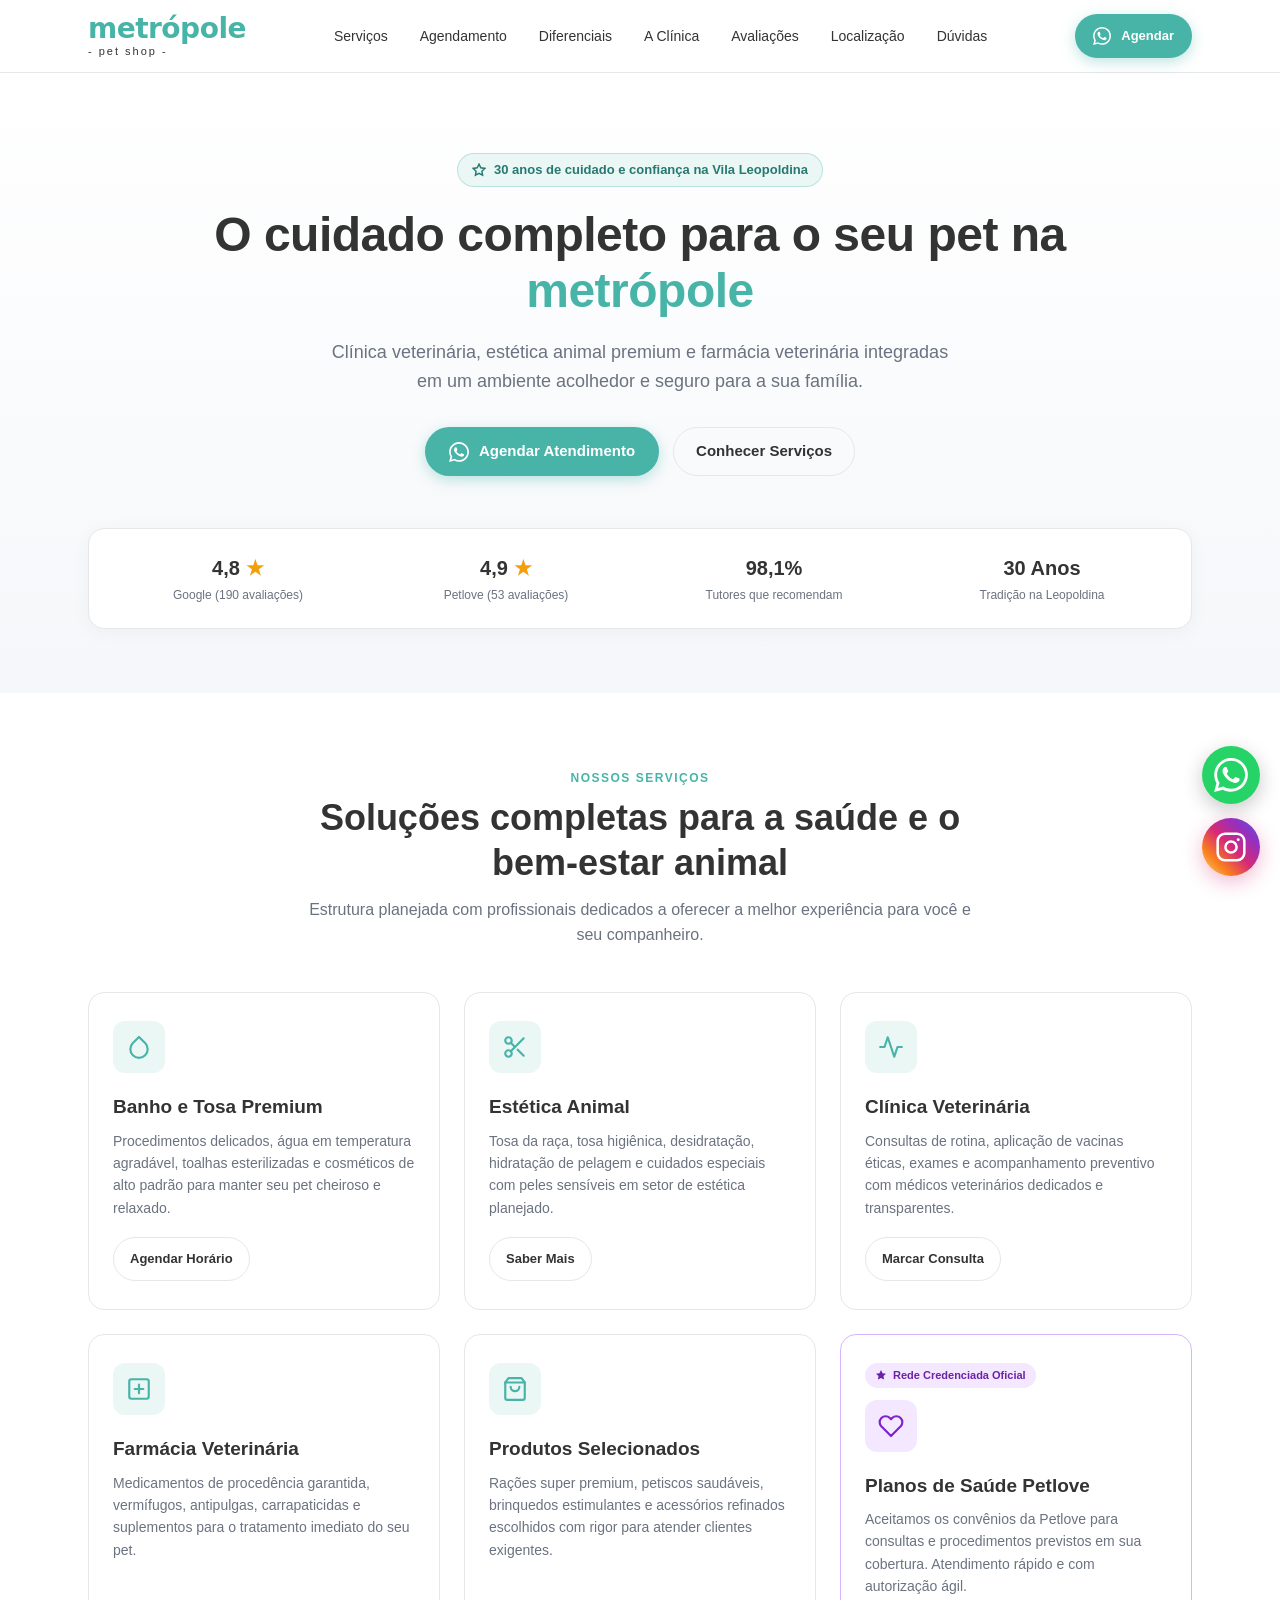
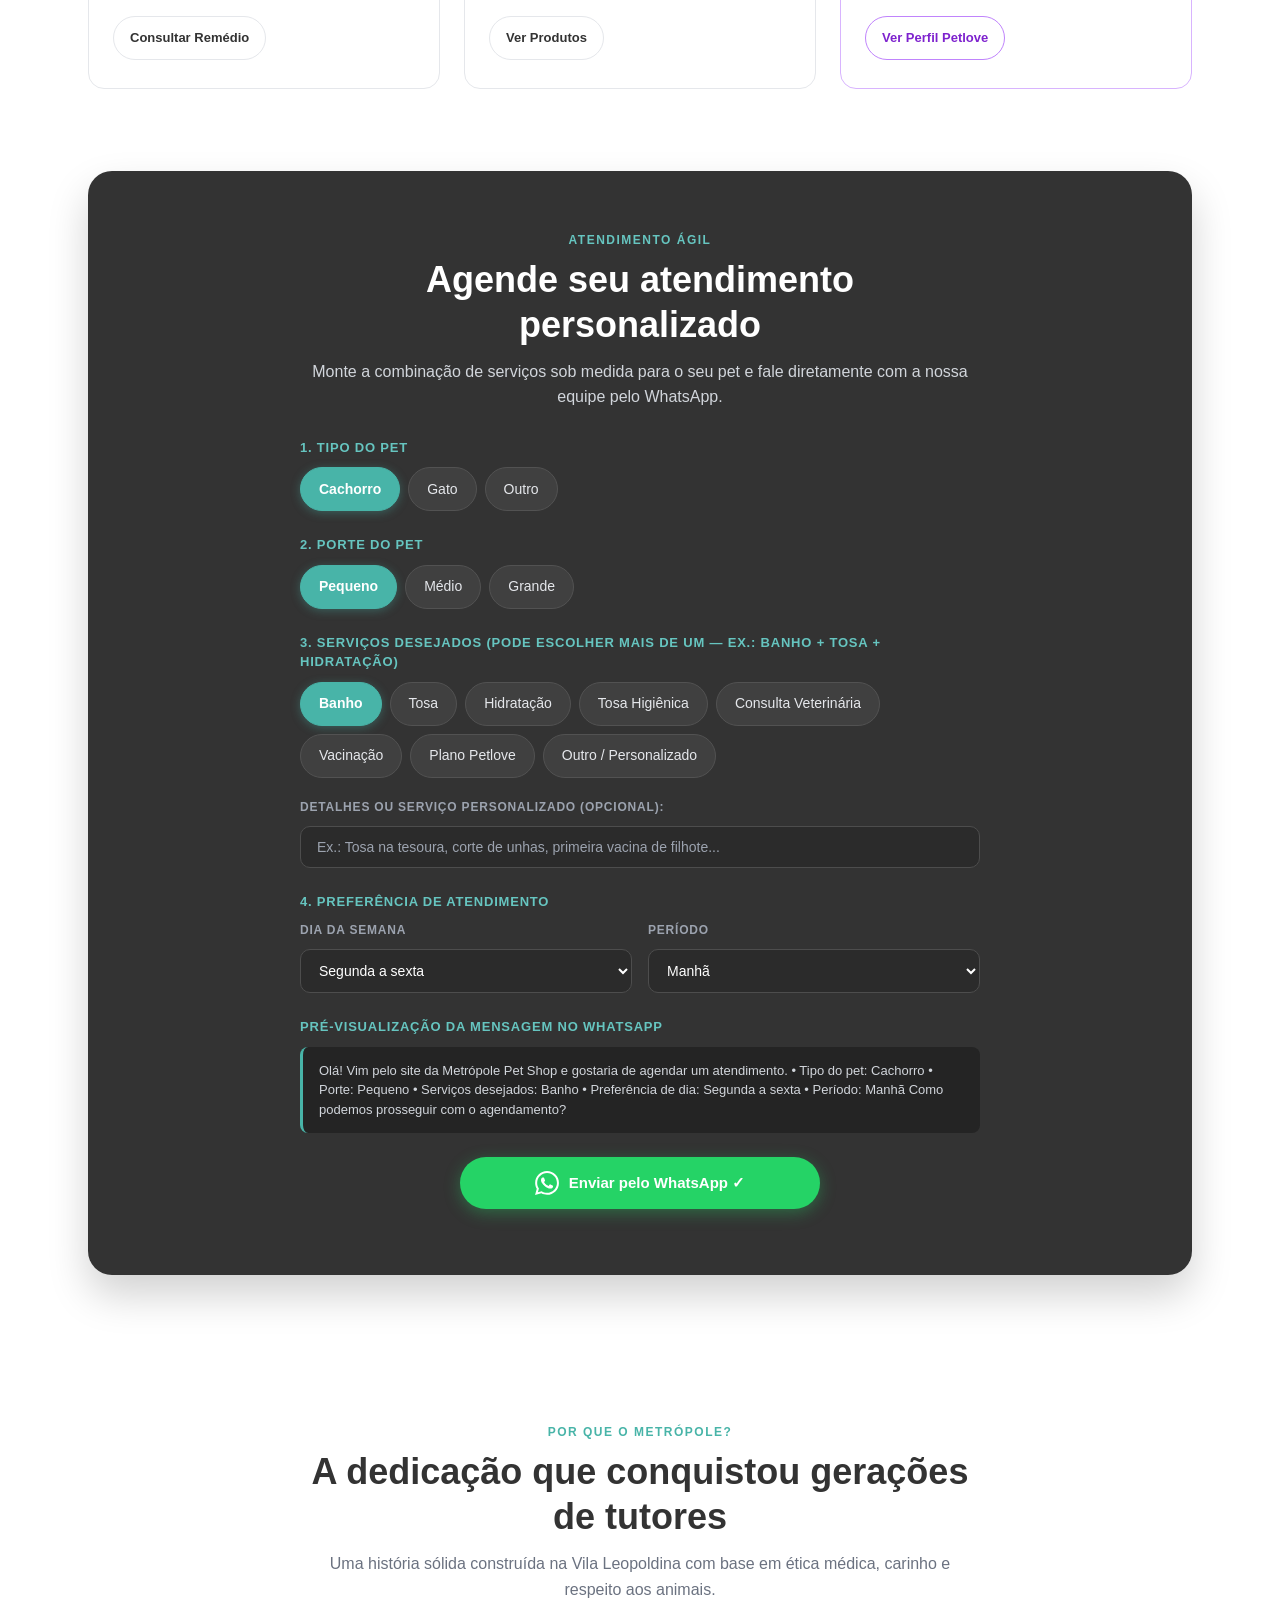
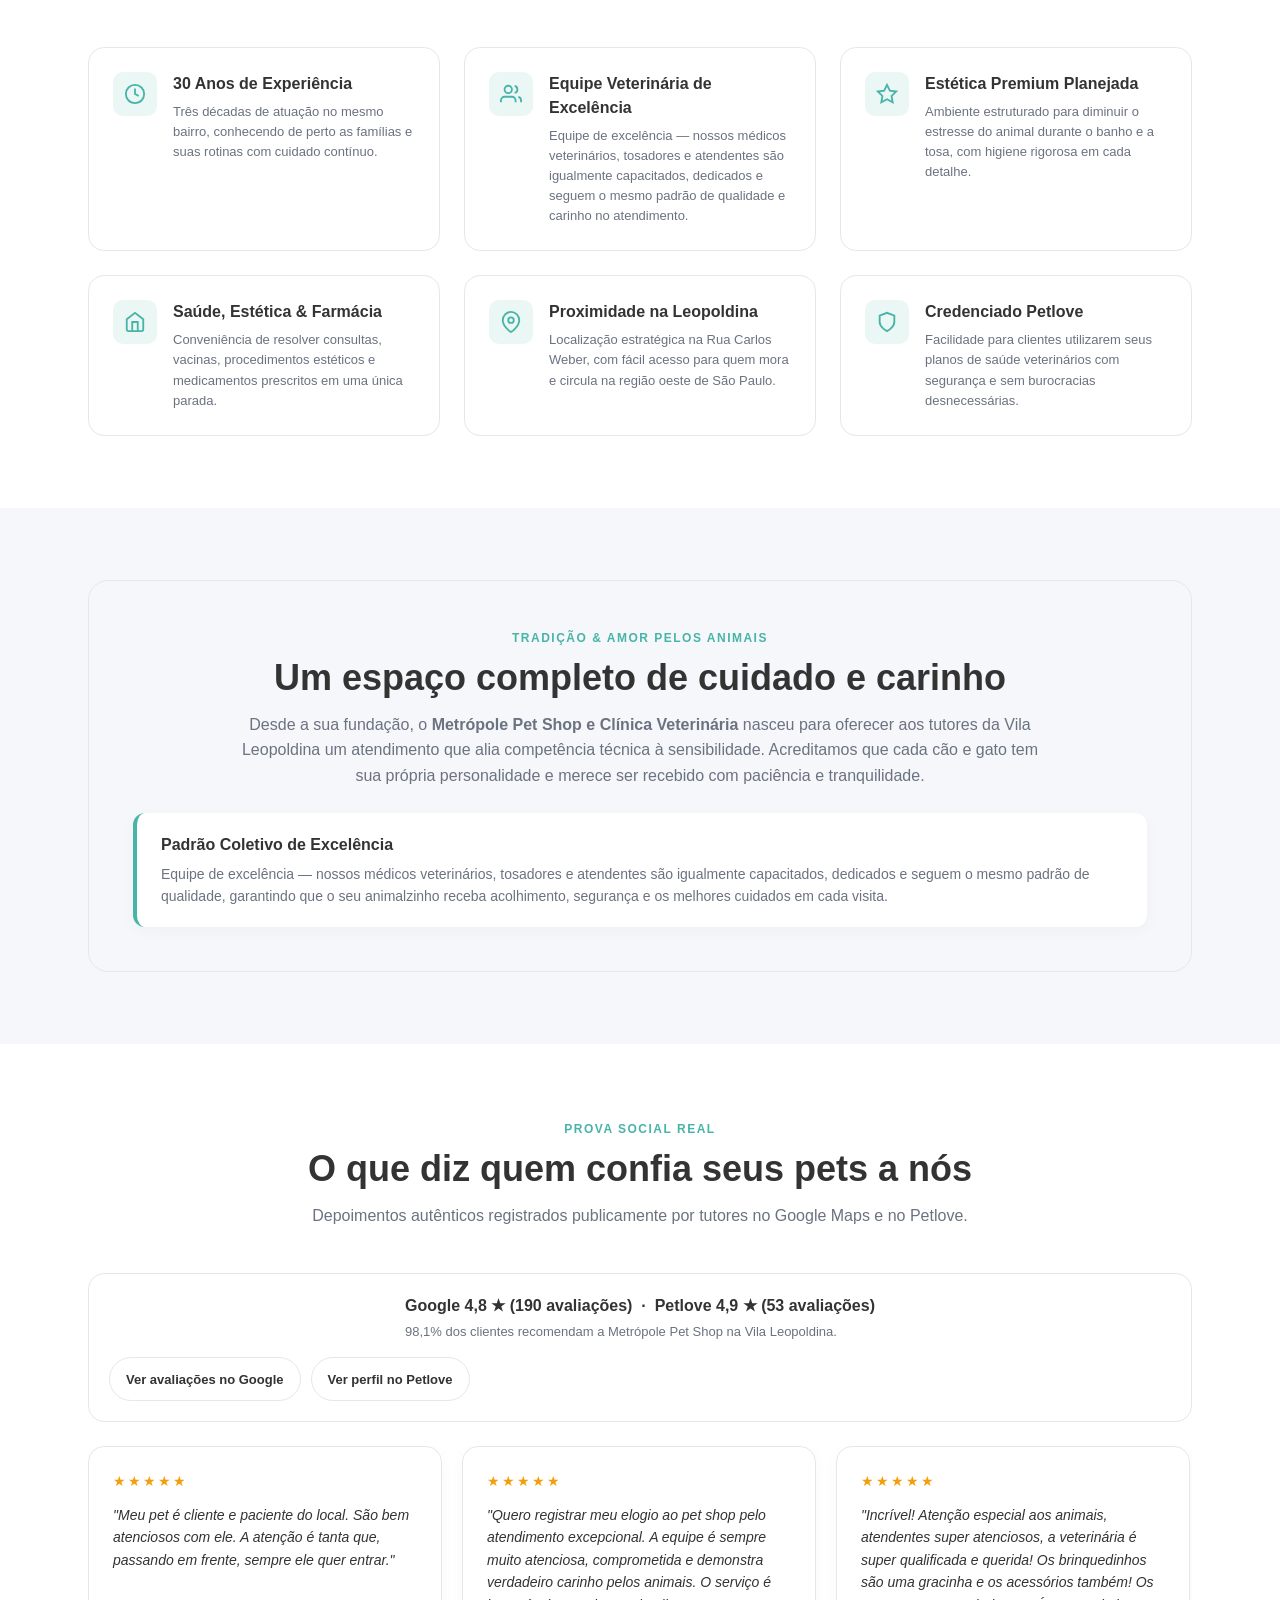
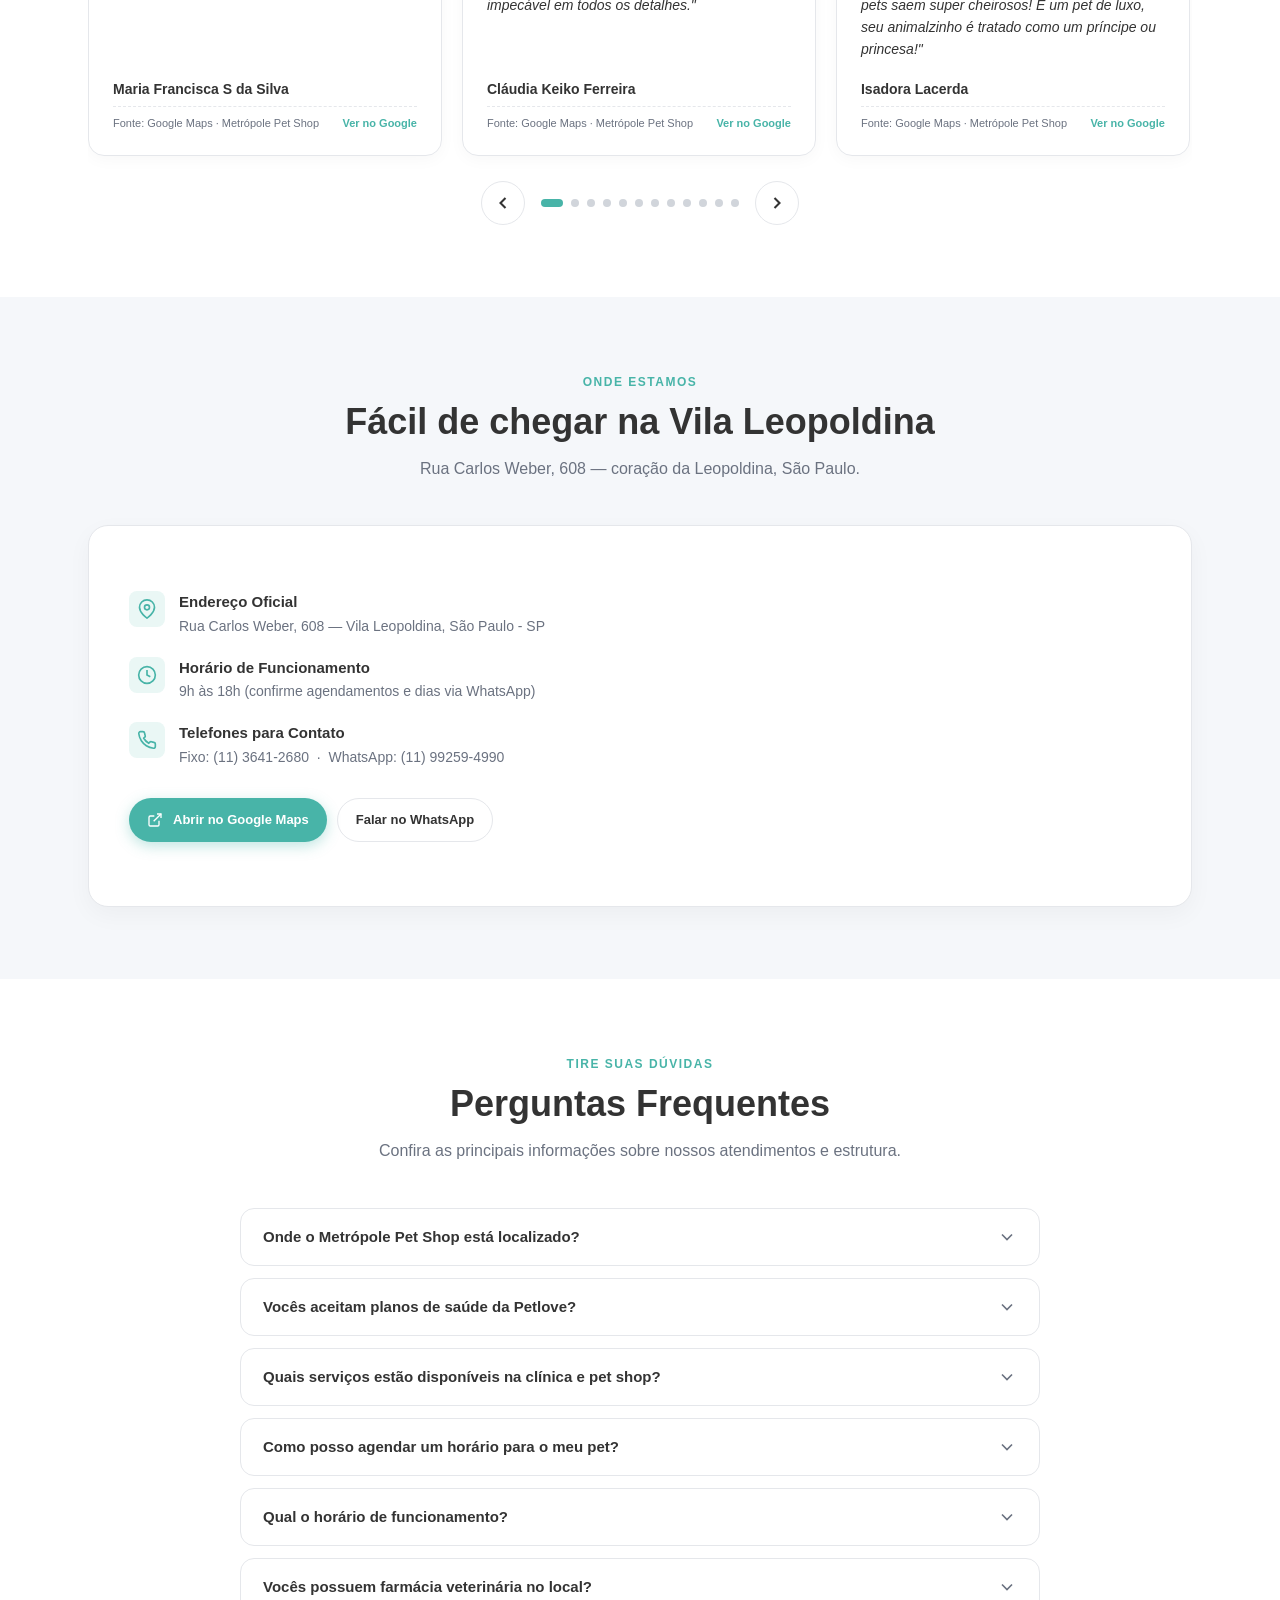
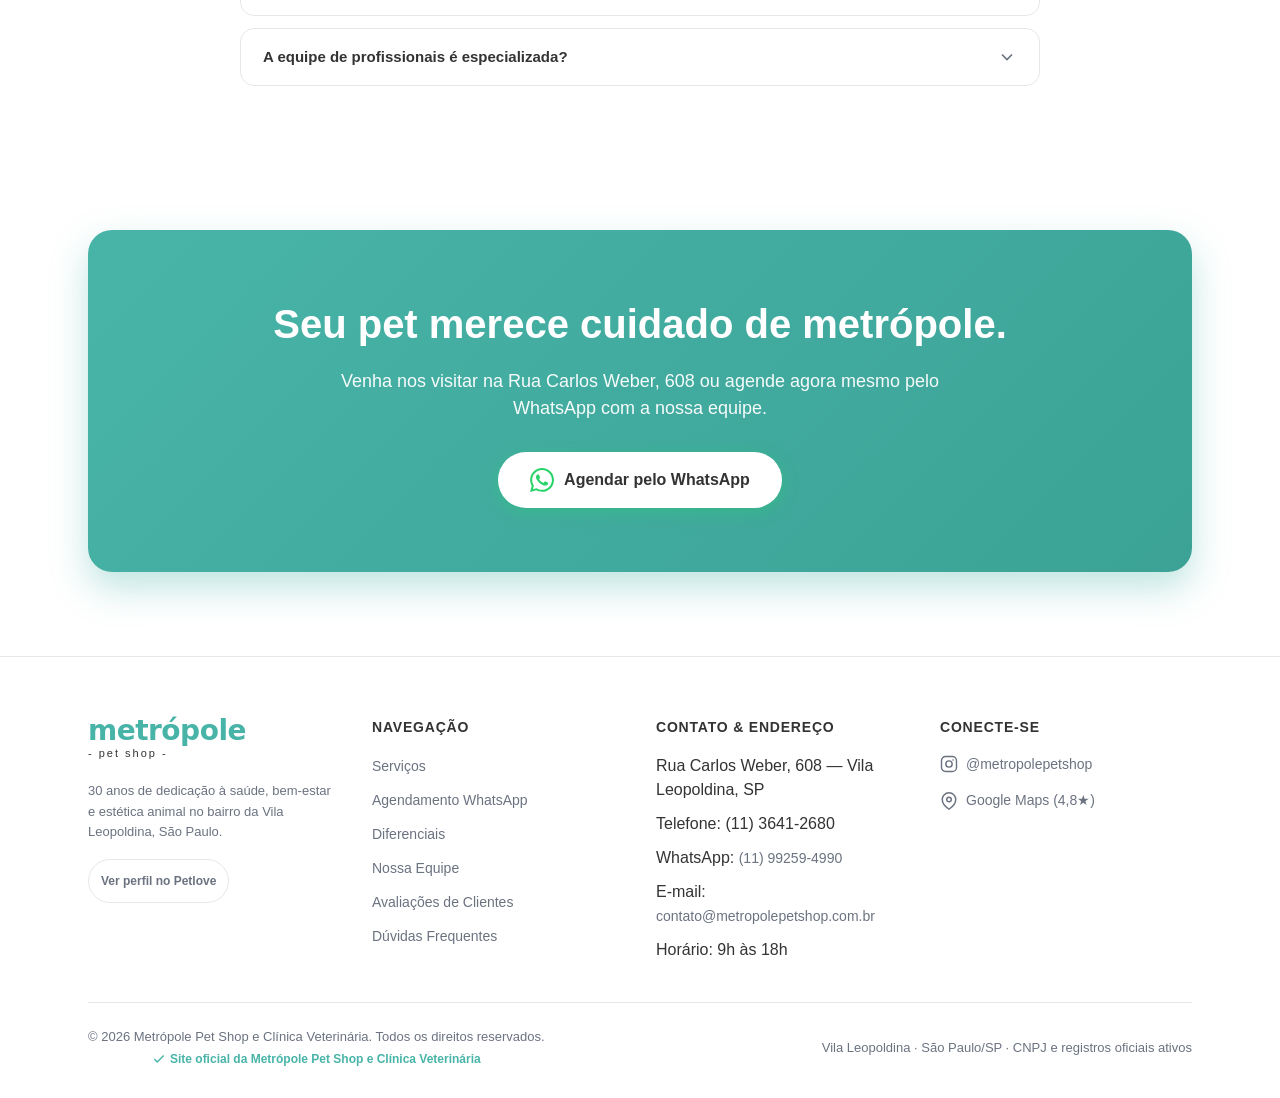
==== index.html @ 73a6fd4f "Versao final: arquivos completos + build simplificado (dispara deploy Vercel)" ====
<!DOCTYPE html>
<html lang="pt-BR" data-theme="light">
<head>
  <meta charset="UTF-8">
  <meta name="viewport" content="width=device-width, initial-scale=1.0">
  <title>Metrópole Pet Shop e Clínica Veterinária</title>
  <meta name="description" content="30 anos de cuidado e confiança na Vila Leopoldina. Banho e tosa premium, clínica veterinária, farmácia e planos Petlove.">
  <link rel="icon" type="image/png" href="favicon.png">
  <meta property="og:type" content="website">
  <meta property="og:title" content="Metrópole Pet Shop e Clínica Veterinária — Banho, Tosa e Cuidado Pet">
  <meta property="og:description" content="30 anos de cuidado e confiança na Vila Leopoldina. Banho e tosa premium, clínica veterinária, farmácia e planos Petlove.">
  <meta property="og:image" content="https://cliente-03-metropole.vercel.app/og-image.jpg">
  <meta property="og:url" content="https://cliente-03-metropole.vercel.app/">
  <meta property="og:locale" content="pt_BR">
  <meta name="twitter:card" content="summary_large_image">
  <script type="application/ld+json">
  {"@context": "https://schema.org", "@type": "PetStore", "name": "Metrópole Pet Shop e Clínica Veterinária", "image": "https://cliente-03-metropole.vercel.app/og-image.jpg", "url": "https://cliente-03-metropole.vercel.app/", "telephone": "+5511992594990", "address": {"@type": "PostalAddress", "streetAddress": "Rua Carlos Weber, 608", "addressLocality": "São Paulo", "addressRegion": "SP", "addressCountry": "BR"}}
  </script>
  <meta name="description" content="30 anos de cuidado e confiança na Vila Leopoldina. Banho e tosa premium, clínica veterinária, farmácia e planos Petlove.">
  
  <!-- Basecoat CSS + Shell CSS -->

  <link rel="stylesheet" href="assets/styles.css">
</head>
<body>

  <!-- 1. HEADER STICKY -->
  <header class="header-nav">
    <div class="mp-container">
      <div class="header-inner">
        <!-- Logo Tipográfico Sem Símbolo -->
        <a href="#inicio" class="brand-logo" aria-label="Metrópole Pet Shop e Clínica Veterinária">
          <span class="logo-main">metrópole</span>
          <span class="logo-sub">- pet shop -</span>
        </a>

        <!-- Menu Desktop -->
        <nav aria-label="Navegação Principal">
          <ul class="nav-links">
            <li><a href="#servicos">Serviços</a></li>
            <li><a href="#agendamento">Agendamento</a></li>
            <li><a href="#diferenciais">Diferenciais</a></li>
            <li><a href="#sobre">A Clínica</a></li>
            <li><a href="#avaliacoes">Avaliações</a></li>
            <li><a href="#localizacao">Localização</a></li>
            <li><a href="#faq">Dúvidas</a></li>
          </ul>
        </nav>

        <div class="header-cta-group">
          <a href="https://wa.me/5511992594990" target="_blank" rel="noopener noreferrer" class="btn-metropole-primary" style="padding: 9px 18px; font-size: 13px;">
            <svg class="icon-inline" width="18" height="18" viewBox="0 0 24 24" fill="currentColor">
              <path d="M.057 24l1.687-6.163c-1.041-1.804-1.588-3.849-1.587-5.946.003-6.556 5.338-11.891 11.893-11.891 3.181.001 6.167 1.24 8.413 3.488 2.245 2.248 3.481 5.236 3.48 8.414-.003 6.557-5.338 11.892-11.893 11.892-1.99-.001-3.951-.5-5.688-1.448l-6.305 1.654zm6.597-3.807c1.676.995 3.276 1.591 5.392 1.592 5.448 0 9.886-4.434 9.889-9.885.002-5.462-4.415-9.89-9.881-9.892-5.452 0-9.887 4.434-9.889 9.884-.001 2.225.651 3.891 1.746 5.634l-.999 3.648 3.742-.981zm11.387-5.464c-.074-.124-.272-.198-.57-.347-.297-.149-1.758-.868-2.031-.967-.272-.099-.47-.149-.669.149-.198.297-.768.967-.941 1.165-.173.198-.347.223-.644.074-.297-.149-1.255-.462-2.39-1.475-.883-.788-1.48-1.761-1.653-2.059-.173-.297-.018-.458.13-.606.134-.133.297-.347.446-.521.151-.172.2-.296.3-.495.099-.198.05-.372-.025-.521-.075-.148-.669-1.611-.916-2.206-.242-.579-.487-.501-.669-.51l-.57-.01c-.198 0-.52.074-.792.372s-1.04 1.016-1.04 2.479 1.065 2.876 1.213 3.074c.149.198 2.095 3.2 5.076 4.487.709.306 1.263.489 1.694.626.712.226 1.36.194 1.872.118.571-.085 1.758-.719 2.006-1.413.248-.695.248-1.29.173-1.414z"/>
            </svg>
            Agendar
          </a>

          <!-- Botão Hamburguer Mobile -->
          <button class="mobile-menu-btn" id="mobileMenuBtn" aria-label="Abrir menu de navegação">
            <span></span>
            <span></span>
            <span></span>
          </button>
        </div>
      </div>

      <!-- Menu gaveta mobile -->
      <div class="mobile-drawer" id="mobileDrawer">
        <a href="#servicos" class="mobile-link">Serviços</a>
        <a href="#agendamento" class="mobile-link">Agendamento WhatsApp</a>
        <a href="#diferenciais" class="mobile-link">Por que o Metrópole</a>
        <a href="#sobre" class="mobile-link">A Clínica e Equipe</a>
        <a href="#avaliacoes" class="mobile-link">Avaliações Google & Petlove</a>
        <a href="#localizacao" class="mobile-link">Onde Estamos</a>
        <a href="#faq" class="mobile-link">Dúvidas Frequentes</a>
      </div>
    </div>
  </header>

  <main id="inicio">
    <!-- 2. HERO SECTION -->
    <section class="hero-section">
      <div class="mp-container">
        <div class="hero-badge">
          <svg width="14" height="14" viewBox="0 0 24 24" fill="none" stroke="currentColor" stroke-width="2.5"><path d="M12 2l3.09 6.26L22 9.27l-5 4.87 1.18 6.88L12 17.77l-6.18 3.25L7 14.14 2 9.27l6.91-1.01L12 2z"/></svg>
          30 anos de cuidado e confiança na Vila Leopoldina
        </div>
        <h1 class="hero-title">O cuidado completo para o seu pet na <span>metrópole</span></h1>
        <p class="hero-sub">Clínica veterinária, estética animal premium e farmácia veterinária integradas em um ambiente acolhedor e seguro para a sua família.</p>
        
        <div class="hero-ctas">
          <a href="https://wa.me/5511992594990" target="_blank" rel="noopener noreferrer" class="btn-metropole-primary">
            <svg class="icon-inline" width="20" height="20" viewBox="0 0 24 24" fill="currentColor">
              <path d="M.057 24l1.687-6.163c-1.041-1.804-1.588-3.849-1.587-5.946.003-6.556 5.338-11.891 11.893-11.891 3.181.001 6.167 1.24 8.413 3.488 2.245 2.248 3.481 5.236 3.48 8.414-.003 6.557-5.338 11.892-11.893 11.892-1.99-.001-3.951-.5-5.688-1.448l-6.305 1.654zm6.597-3.807c1.676.995 3.276 1.591 5.392 1.592 5.448 0 9.886-4.434 9.889-9.885.002-5.462-4.415-9.89-9.881-9.892-5.452 0-9.887 4.434-9.889 9.884-.001 2.225.651 3.891 1.746 5.634l-.999 3.648 3.742-.981zm11.387-5.464c-.074-.124-.272-.198-.57-.347-.297-.149-1.758-.868-2.031-.967-.272-.099-.47-.149-.669.149-.198.297-.768.967-.941 1.165-.173.198-.347.223-.644.074-.297-.149-1.255-.462-2.39-1.475-.883-.788-1.48-1.761-1.653-2.059-.173-.297-.018-.458.13-.606.134-.133.297-.347.446-.521.151-.172.2-.296.3-.495.099-.198.05-.372-.025-.521-.075-.148-.669-1.611-.916-2.206-.242-.579-.487-.501-.669-.51l-.57-.01c-.198 0-.52.074-.792.372s-1.04 1.016-1.04 2.479 1.065 2.876 1.213 3.074c.149.198 2.095 3.2 5.076 4.487.709.306 1.263.489 1.694.626.712.226 1.36.194 1.872.118.571-.085 1.758-.719 2.006-1.413.248-.695.248-1.29.173-1.414z"/>
            </svg>
            Agendar Atendimento
          </a>
          <a href="#servicos" class="btn-metropole-outline">
            Conhecer Serviços
          </a>
        </div>

        <!-- Barra de Confiança Oficial -->
        <div class="trust-bar">
          <div class="trust-item">
            <div class="trust-value">4,8 <span class="trust-star">★</span></div>
            <div class="trust-label">Google (190 avaliações)</div>
          </div>
          <div class="trust-item">
            <div class="trust-value">4,9 <span class="trust-star">★</span></div>
            <div class="trust-label">Petlove (53 avaliações)</div>
          </div>
          <div class="trust-item">
            <div class="trust-value">98,1%</div>
            <div class="trust-label">Tutores que recomendam</div>
          </div>
          <div class="trust-item">
            <div class="trust-value">30 Anos</div>
            <div class="trust-label">Tradição na Leopoldina</div>
          </div>
        </div>
      </div>
    </section>

    <!-- 3. SERVIÇOS -->
    <section id="servicos" class="section-spacing">
      <div class="mp-container">
        <div class="section-header">
          <span class="section-kicker">Nossos Serviços</span>
          <h2 class="section-title">Soluções completas para a saúde e o bem-estar animal</h2>
          <p class="section-desc">Estrutura planejada com profissionais dedicados a oferecer a melhor experiência para você e seu companheiro.</p>
        </div>

        <div class="services-grid">
          <!-- Banho e Tosa -->
          <div class="service-card">
            <div class="service-icon-wrap">
              <svg width="26" height="26" viewBox="0 0 24 24" fill="none" stroke="currentColor" stroke-width="2" stroke-linecap="round" stroke-linejoin="round">
                <path d="M12 2.69l5.66 5.66a8 8 0 1 1-11.31 0z"></path>
              </svg>
            </div>
            <h3 class="service-title">Banho e Tosa Premium</h3>
            <p class="service-text">Procedimentos delicados, água em temperatura agradável, toalhas esterilizadas e cosméticos de alto padrão para manter seu pet cheiroso e relaxado.</p>
            <a href="https://wa.me/5511992594990?text=Ol%C3%A1%2C%20gostaria%20de%20agendar%20Banho%20e%20Tosa%20na%20Metr%C3%B3pole." target="_blank" rel="noopener noreferrer" class="btn-metropole-outline" style="width: fit-content; padding: 8px 16px; font-size: 13px;">Agendar Horário</a>
          </div>

          <!-- Estética Animal -->
          <div class="service-card">
            <div class="service-icon-wrap">
              <svg width="26" height="26" viewBox="0 0 24 24" fill="none" stroke="currentColor" stroke-width="2" stroke-linecap="round" stroke-linejoin="round">
                <circle cx="6" cy="6" r="3"></circle>
                <circle cx="6" cy="18" r="3"></circle>
                <line x1="20" y1="4" x2="8.12" y2="15.88"></line>
                <line x1="14.47" y1="14.48" x2="20" y2="20"></line>
                <line x1="8.12" y1="8.12" x2="12" y2="12"></line>
              </svg>
            </div>
            <h3 class="service-title">Estética Animal</h3>
            <p class="service-text">Tosa da raça, tosa higiênica, desidratação, hidratação de pelagem e cuidados especiais com peles sensíveis em setor de estética planejado.</p>
            <a href="https://wa.me/5511992594990?text=Ol%C3%A1%2C%20gostaria%20de%20saber%20mais%20sobre%20a%20Est%C3%A9tica%20Animal." target="_blank" rel="noopener noreferrer" class="btn-metropole-outline" style="width: fit-content; padding: 8px 16px; font-size: 13px;">Saber Mais</a>
          </div>

          <!-- Clínica Veterinária -->
          <div class="service-card">
            <div class="service-icon-wrap">
              <svg width="26" height="26" viewBox="0 0 24 24" fill="none" stroke="currentColor" stroke-width="2" stroke-linecap="round" stroke-linejoin="round">
                <path d="M22 12h-4l-3 9L9 3l-3 9H2"></path>
              </svg>
            </div>
            <h3 class="service-title">Clínica Veterinária</h3>
            <p class="service-text">Consultas de rotina, aplicação de vacinas éticas, exames e acompanhamento preventivo com médicos veterinários dedicados e transparentes.</p>
            <a href="https://wa.me/5511992594990?text=Ol%C3%A1%2C%20gostaria%20de%20agendar%20uma%20consulta%20veterin%C3%A1ria." target="_blank" rel="noopener noreferrer" class="btn-metropole-outline" style="width: fit-content; padding: 8px 16px; font-size: 13px;">Marcar Consulta</a>
          </div>

          <!-- Farmácia Veterinária -->
          <div class="service-card">
            <div class="service-icon-wrap">
              <svg width="26" height="26" viewBox="0 0 24 24" fill="none" stroke="currentColor" stroke-width="2" stroke-linecap="round" stroke-linejoin="round">
                <rect x="3" y="3" width="18" height="18" rx="2" ry="2"></rect>
                <line x1="12" y1="8" x2="12" y2="16"></line>
                <line x1="8" y1="12" x2="16" y2="12"></line>
              </svg>
            </div>
            <h3 class="service-title">Farmácia Veterinária</h3>
            <p class="service-text">Medicamentos de procedência garantida, vermífugos, antipulgas, carrapaticidas e suplementos para o tratamento imediato do seu pet.</p>
            <a href="https://wa.me/5511992594990?text=Ol%C3%A1%2C%20gostaria%20de%20consultar%20a%20disponibilidade%20de%20um%20medicamento." target="_blank" rel="noopener noreferrer" class="btn-metropole-outline" style="width: fit-content; padding: 8px 16px; font-size: 13px;">Consultar Remédio</a>
          </div>

          <!-- Loja e Boutique -->
          <div class="service-card">
            <div class="service-icon-wrap">
              <svg width="26" height="26" viewBox="0 0 24 24" fill="none" stroke="currentColor" stroke-width="2" stroke-linecap="round" stroke-linejoin="round">
                <path d="M6 2L3 6v14a2 2 0 0 0 2 2h14a2 2 0 0 0 2-2V6l-3-4z"></path>
                <line x1="3" y1="6" x2="21" y2="6"></line>
                <path d="M16 10a4 4 0 0 1-8 0"></path>
              </svg>
            </div>
            <h3 class="service-title">Produtos Selecionados</h3>
            <p class="service-text">Rações super premium, petiscos saudáveis, brinquedos estimulantes e acessórios refinados escolhidos com rigor para atender clientes exigentes.</p>
            <a href="https://wa.me/5511992594990?text=Ol%C3%A1%2C%20gostaria%20de%20saber%20sobre%20ra%C3%A7%C3%B5es%20e%20produtos." target="_blank" rel="noopener noreferrer" class="btn-metropole-outline" style="width: fit-content; padding: 8px 16px; font-size: 13px;">Ver Produtos</a>
          </div>

          <!-- Planos Petlove -->
          <div class="service-card" style="border-color: #D8B4FE;">
            <div class="petlove-badge">
              <svg width="12" height="12" viewBox="0 0 24 24" fill="currentColor"><path d="M12 2l3.09 6.26L22 9.27l-5 4.87 1.18 6.88L12 17.77l-6.18 3.25L7 14.14 2 9.27l6.91-1.01L12 2z"/></svg>
              Rede Credenciada Oficial
            </div>
            <div class="service-icon-wrap" style="background:#F3E8FF; color:#7E22CE;">
              <svg width="26" height="26" viewBox="0 0 24 24" fill="none" stroke="currentColor" stroke-width="2" stroke-linecap="round" stroke-linejoin="round">
                <path d="M20.84 4.61a5.5 5.5 0 0 0-7.78 0L12 5.67l-1.06-1.06a5.5 5.5 0 0 0-7.78 7.78l1.06 1.06L12 21.23l7.78-7.78 1.06-1.06a5.5 5.5 0 0 0 0-7.78z"></path>
              </svg>
            </div>
            <h3 class="service-title">Planos de Saúde Petlove</h3>
            <p class="service-text">Aceitamos os convênios da Petlove para consultas e procedimentos previstos em sua cobertura. Atendimento rápido e com autorização ágil.</p>
            <a href="https://saude.petlove.com.br/rede-credenciada/sp/sao-paulo/metropole-pet-shop" target="_blank" rel="noopener noreferrer" class="btn-metropole-outline" style="width: fit-content; padding: 8px 16px; font-size: 13px; border-color: #C084FC; color: #7E22CE;">Ver Perfil Petlove</a>
          </div>
        </div>
      </div>
    </section>

    <!-- 4. AGENDAMENTO PERSONALIZADO NO WHATSAPP (Seção Escura) -->
    <section id="agendamento" class="section-spacing" style="padding-top: 10px;">
      <div class="mp-container">
        <div class="whatsapp-section">
          <div class="section-header" style="margin-bottom: 28px;">
            <span class="section-kicker" style="color: var(--accent-light);">Atendimento Ágil</span>
            <h2 class="section-title" style="color: #FFFFFF;">Agende seu atendimento personalizado</h2>
            <p class="section-desc" style="color: #D1D5DB;">Monte a combinação de serviços sob medida para o seu pet e fale diretamente com a nossa equipe pelo WhatsApp.</p>
          </div>

          <div class="whatsapp-form-wrapper">
            <!-- Etapa 1: Tipo do Pet -->
            <div class="booking-step">
              <span class="form-group-label">1. Tipo do Pet</span>
              <div class="chips-group" id="petTypeGroup" role="group" aria-label="Tipo do Pet">
                <button type="button" class="service-chip selected" data-value="Cachorro" aria-pressed="true">Cachorro</button>
                <button type="button" class="service-chip" data-value="Gato" aria-pressed="false">Gato</button>
                <button type="button" class="service-chip" data-value="Outro" aria-pressed="false">Outro</button>
              </div>
            </div>

            <!-- Etapa 2: Porte do Pet -->
            <div class="booking-step">
              <span class="form-group-label">2. Porte do Pet</span>
              <div class="chips-group" id="petSizeGroup" role="group" aria-label="Porte do Pet">
                <button type="button" class="service-chip selected" data-value="Pequeno" aria-pressed="true">Pequeno</button>
                <button type="button" class="service-chip" data-value="Médio" aria-pressed="false">Médio</button>
                <button type="button" class="service-chip" data-value="Grande" aria-pressed="false">Grande</button>
              </div>
            </div>

            <!-- Etapa 3: Seleção Múltipla de Serviços e Combinações -->
            <div class="booking-step">
              <span class="form-group-label">3. Serviços desejados (pode escolher mais de um — ex.: banho + tosa + hidratação)</span>
              <div class="chips-group" id="servicesChipGroup" role="group" aria-label="Serviços desejados">
                <button type="button" class="service-chip selected" data-service="Banho" aria-pressed="true">Banho</button>
                <button type="button" class="service-chip" data-service="Tosa" aria-pressed="false">Tosa</button>
                <button type="button" class="service-chip" data-service="Hidratação" aria-pressed="false">Hidratação</button>
                <button type="button" class="service-chip" data-service="Tosa Higiênica" aria-pressed="false">Tosa Higiênica</button>
                <button type="button" class="service-chip" data-service="Consulta Veterinária" aria-pressed="false">Consulta Veterinária</button>
                <button type="button" class="service-chip" data-service="Vacinação" aria-pressed="false">Vacinação</button>
                <button type="button" class="service-chip" data-service="Plano Petlove" aria-pressed="false">Plano Petlove</button>
                <button type="button" class="service-chip" id="otherServiceChip" data-service="Outro/Personalizado" aria-pressed="false">Outro / Personalizado</button>
              </div>

              <!-- Campo livre de texto para Outro / Observações -->
              <div style="margin-top: 12px;">
                <label class="form-group-label" for="customReq" style="font-size: 12px; color: #9CA3AF;">Detalhes ou serviço personalizado (opcional):</label>
                <input type="text" id="customReq" class="custom-input" placeholder="Ex.: Tosa na tesoura, corte de unhas, primeira vacina de filhote...">
              </div>
            </div>

            <!-- Etapa 4: Preferência de Dia e Período -->
            <div class="booking-step">
              <label class="form-group-label">4. Preferência de Atendimento</label>
              <div class="select-grid" style="margin-bottom: 0;">
                <div>
                  <label class="form-group-label" for="petDaySelect" style="font-size: 12px; color: #9CA3AF;">Dia da semana</label>
                  <select id="petDaySelect" class="custom-select">
                    <option value="Segunda a sexta">Segunda a sexta</option>
                    <option value="Sábado">Sábado</option>
                  </select>
                </div>
                <div>
                  <label class="form-group-label" for="petPeriodSelect" style="font-size: 12px; color: #9CA3AF;">Período</label>
                  <select id="petPeriodSelect" class="custom-select">
                    <option value="Manhã">Manhã</option>
                    <option value="Tarde">Tarde</option>
                  </select>
                </div>
              </div>
            </div>

            <label class="form-group-label">Pré-visualização da mensagem no WhatsApp</label>
            <div class="preview-box" id="msgPreview">
              Carregando mensagem...
            </div>

            <div style="text-align: center;">
              <button type="button" id="sendWhatsAppBtn" class="btn-whatsapp-action" style="width: 100%; max-width: 360px;" aria-label="Enviar agendamento pelo WhatsApp">
                <!-- SVG Ícone Oficial Completo do WhatsApp -->
                <svg width="24" height="24" viewBox="0 0 24 24" fill="#FFFFFF">
                  <path d="M.057 24l1.687-6.163c-1.041-1.804-1.588-3.849-1.587-5.946.003-6.556 5.338-11.891 11.893-11.891 3.181.001 6.167 1.24 8.413 3.488 2.245 2.248 3.481 5.236 3.48 8.414-.003 6.557-5.338 11.892-11.893 11.892-1.99-.001-3.951-.5-5.688-1.448l-6.305 1.654zm6.597-3.807c1.676.995 3.276 1.591 5.392 1.592 5.448 0 9.886-4.434 9.889-9.885.002-5.462-4.415-9.89-9.881-9.892-5.452 0-9.887 4.434-9.889 9.884-.001 2.225.651 3.891 1.746 5.634l-.999 3.648 3.742-.981zm11.387-5.464c-.074-.124-.272-.198-.57-.347-.297-.149-1.758-.868-2.031-.967-.272-.099-.47-.149-.669.149-.198.297-.768.967-.941 1.165-.173.198-.347.223-.644.074-.297-.149-1.255-.462-2.39-1.475-.883-.788-1.48-1.761-1.653-2.059-.173-.297-.018-.458.13-.606.134-.133.297-.347.446-.521.151-.172.2-.296.3-.495.099-.198.05-.372-.025-.521-.075-.148-.669-1.611-.916-2.206-.242-.579-.487-.501-.669-.51l-.57-.01c-.198 0-.52.074-.792.372s-1.04 1.016-1.04 2.479 1.065 2.876 1.213 3.074c.149.198 2.095 3.2 5.076 4.487.709.306 1.263.489 1.694.626.712.226 1.36.194 1.872.118.571-.085 1.758-.719 2.006-1.413.248-.695.248-1.29.173-1.414z"/>
                </svg>
                <span id="sendWhatsAppBtnText">Enviar pelo WhatsApp ✓</span>
              </button>
              <div id="bookingHelpText" style="margin-top: 10px; font-size: 13px; color: #D1D5DB; transition: color 0.2s;" aria-live="polite"></div>
            </div>
          </div>
        </div>
      </div>
    </section>

    <!-- 5. DIFERENCIAIS -->
    <section id="diferenciais" class="section-spacing">
      <div class="mp-container">
        <div class="section-header">
          <span class="section-kicker">Por que o Metrópole?</span>
          <h2 class="section-title">A dedicação que conquistou gerações de tutores</h2>
          <p class="section-desc">Uma história sólida construída na Vila Leopoldina com base em ética médica, carinho e respeito aos animais.</p>
        </div>

        <div class="diff-grid">
          <div class="diff-card">
            <div class="diff-icon">
              <svg width="22" height="22" viewBox="0 0 24 24" fill="none" stroke="currentColor" stroke-width="2"><circle cx="12" cy="12" r="10"></circle><polyline points="12 6 12 12 16 14"></polyline></svg>
            </div>
            <div>
              <h3>30 Anos de Experiência</h3>
              <p>Três décadas de atuação no mesmo bairro, conhecendo de perto as famílias e suas rotinas com cuidado contínuo.</p>
            </div>
          </div>

          <div class="diff-card">
            <div class="diff-icon">
              <svg width="22" height="22" viewBox="0 0 24 24" fill="none" stroke="currentColor" stroke-width="2"><path d="M17 21v-2a4 4 0 0 0-4-4H5a4 4 0 0 0-4 4v2"></path><circle cx="9" cy="7" r="4"></circle><path d="M23 21v-2a4 4 0 0 0-3-3.87"></path><path d="M16 3.13a4 4 0 0 1 0 7.75"></path></svg>
            </div>
            <div>
              <h3>Equipe Veterinária de Excelência</h3>
              <p>Equipe de excelência — nossos médicos veterinários, tosadores e atendentes são igualmente capacitados, dedicados e seguem o mesmo padrão de qualidade e carinho no atendimento.</p>
            </div>
          </div>

          <div class="diff-card">
            <div class="diff-icon">
              <svg width="22" height="22" viewBox="0 0 24 24" fill="none" stroke="currentColor" stroke-width="2"><polygon points="12 2 15.09 8.26 22 9.27 17 14.14 18.18 21.02 12 17.77 5.82 21.02 7 14.14 2 9.27 8.91 8.26 12 2"></polygon></svg>
            </div>
            <div>
              <h3>Estética Premium Planejada</h3>
              <p>Ambiente estruturado para diminuir o estresse do animal durante o banho e a tosa, com higiene rigorosa em cada detalhe.</p>
            </div>
          </div>

          <div class="diff-card">
            <div class="diff-icon">
              <svg width="22" height="22" viewBox="0 0 24 24" fill="none" stroke="currentColor" stroke-width="2"><path d="M3 9l9-7 9 7v11a2 2 0 0 1-2 2H5a2 2 0 0 1-2-2z"></path><polyline points="9 22 9 12 15 12 15 22"></polyline></svg>
            </div>
            <div>
              <h3>Saúde, Estética & Farmácia</h3>
              <p>Conveniência de resolver consultas, vacinas, procedimentos estéticos e medicamentos prescritos em uma única parada.</p>
            </div>
          </div>

          <div class="diff-card">
            <div class="diff-icon">
              <svg width="22" height="22" viewBox="0 0 24 24" fill="none" stroke="currentColor" stroke-width="2"><path d="M21 10c0 7-9 13-9 13s-9-6-9-13a9 9 0 0 1 18 0z"></path><circle cx="12" cy="10" r="3"></circle></svg>
            </div>
            <div>
              <h3>Proximidade na Leopoldina</h3>
              <p>Localização estratégica na Rua Carlos Weber, com fácil acesso para quem mora e circula na região oeste de São Paulo.</p>
            </div>
          </div>

          <div class="diff-card">
            <div class="diff-icon">
              <svg width="22" height="22" viewBox="0 0 24 24" fill="none" stroke="currentColor" stroke-width="2"><path d="M12 22s8-4 8-10V5l-8-3-8 3v7c0 6 8 10 8 10z"></path></svg>
            </div>
            <div>
              <h3>Credenciado Petlove</h3>
              <p>Facilidade para clientes utilizarem seus planos de saúde veterinários com segurança e sem burocracias desnecessárias.</p>
            </div>
          </div>
        </div>
      </div>
    </section>

    <!-- 6. SOBRE A CLÍNICA & EQUIPE -->
    <section id="sobre" class="section-spacing" style="background: var(--light-bg);">
      <div class="mp-container">
        <div class="about-card">
          <div style="max-width: 800px; margin: 0 auto; text-align: center;">
            <span class="section-kicker">Tradição & Amor pelos Animais</span>
            <h2 class="section-title">Um espaço completo de cuidado e carinho</h2>
            <p class="section-desc" style="margin-bottom: 24px;">
              Desde a sua fundação, o <strong>Metrópole Pet Shop e Clínica Veterinária</strong> nasceu para oferecer aos tutores da Vila Leopoldina um atendimento que alia competência técnica à sensibilidade. Acreditamos que cada cão e gato tem sua própria personalidade e merece ser recebido com paciência e tranquilidade.
            </p>
          </div>

          <!-- Destaque Equipe Obrigatório -->
          <div class="team-highlight-box">
            <h3 style="font-size: 16px; font-weight: 700; color: var(--dark); margin-bottom: 6px;">Padrão Coletivo de Excelência</h3>
            <p style="font-size: 14px; color: var(--muted-gray); line-height: 1.6;">
              Equipe de excelência — nossos médicos veterinários, tosadores e atendentes são igualmente capacitados, dedicados e seguem o mesmo padrão de qualidade, garantindo que o seu animalzinho receba acolhimento, segurança e os melhores cuidados em cada visita.
            </p>
          </div>
        </div>
      </div>
    </section>

    <!-- 7. AVALIAÇÕES REAIS (14 DEPOIMENTOS GOOGLE) -->
    <section id="avaliacoes" class="section-spacing">
      <div class="mp-container">
        <div class="section-header">
          <span class="section-kicker">Prova Social Real</span>
          <h2 class="section-title">O que diz quem confia seus pets a nós</h2>
          <p class="section-desc">Depoimentos autênticos registrados publicamente por tutores no Google Maps e no Petlove.</p>
        </div>

        <!-- Indicador Geral de Notas e Botões de Fonte -->
        <div style="background: #FFFFFF; border: 1px solid var(--border-soft); border-radius: 16px; padding: 20px; display: flex; flex-direction: column; md:flex-row; align-items: center; justify-content: space-between; gap: 16px; margin-bottom: 24px;">
          <div>
            <div style="font-size: 16px; font-weight: 700; color: var(--dark);">
              Google 4,8 ★ (190 avaliações) &nbsp;·&nbsp; Petlove 4,9 ★ (53 avaliações)
            </div>
            <div style="font-size: 13px; color: var(--muted-gray); margin-top: 4px;">
              98,1% dos clientes recomendam a Metrópole Pet Shop na Vila Leopoldina.
            </div>
          </div>
          <div style="display: flex; flex-wrap: wrap; gap: 10px; width: 100%; md:width: auto; justify-content: flex-start;">
            <a href="https://www.google.com/maps/search/?api=1&query=Metropole+Pet+Shop+e+Clinica+Veterinaria+Rua+Carlos+Weber+608+Vila+Leopoldina+Sao+Paulo" target="_blank" rel="noopener noreferrer" class="btn-metropole-outline" style="font-size: 13px; padding: 8px 16px;">
              Ver avaliações no Google
            </a>
            <a href="https://saude.petlove.com.br/rede-credenciada/sp/sao-paulo/metropole-pet-shop" target="_blank" rel="noopener noreferrer" class="btn-metropole-outline" style="font-size: 13px; padding: 8px 16px;">
              Ver perfil no Petlove
            </a>
          </div>
        </div>

        <!-- Carrossel de Avaliações -->
        <div class="carousel-wrapper" id="reviewsCarousel">
          <div class="carousel-track" id="carouselTrack">
            <!-- Review 1: Maria Francisca S da Silva -->
            <div class="review-card">
              <div class="review-stars">★★★★★</div>
              <p class="review-quote">"Meu pet é cliente e paciente do local. São bem atenciosos com ele. A atenção é tanta que, passando em frente, sempre ele quer entrar."</p>
              <div>
                <div class="review-author">Maria Francisca S da Silva</div>
                <div class="review-source">
                  <span>Fonte: Google Maps · Metrópole Pet Shop</span>
                  <a href="https://www.google.com/maps/search/?api=1&query=Metropole+Pet+Shop+e+Clinica+Veterinaria+Rua+Carlos+Weber+608+Vila+Leopoldina+Sao+Paulo" target="_blank" rel="noopener noreferrer">Ver no Google</a>
                </div>
              </div>
            </div>

            <!-- Review 2: Cláudia Keiko Ferreira -->
            <div class="review-card">
              <div class="review-stars">★★★★★</div>
              <p class="review-quote">"Quero registrar meu elogio ao pet shop pelo atendimento excepcional. A equipe é sempre muito atenciosa, comprometida e demonstra verdadeiro carinho pelos animais. O serviço é impecável em todos os detalhes."</p>
              <div>
                <div class="review-author">Cláudia Keiko Ferreira</div>
                <div class="review-source">
                  <span>Fonte: Google Maps · Metrópole Pet Shop</span>
                  <a href="https://www.google.com/maps/search/?api=1&query=Metropole+Pet+Shop+e+Clinica+Veterinaria+Rua+Carlos+Weber+608+Vila+Leopoldina+Sao+Paulo" target="_blank" rel="noopener noreferrer">Ver no Google</a>
                </div>
              </div>
            </div>

            <!-- Review 3: Isadora Lacerda -->
            <div class="review-card">
              <div class="review-stars">★★★★★</div>
              <p class="review-quote">"Incrível! Atenção especial aos animais, atendentes super atenciosos, a veterinária é super qualificada e querida! Os brinquedinhos são uma gracinha e os acessórios também! Os pets saem super cheirosos! É um pet de luxo, seu animalzinho é tratado como um príncipe ou princesa!"</p>
              <div>
                <div class="review-author">Isadora Lacerda</div>
                <div class="review-source">
                  <span>Fonte: Google Maps · Metrópole Pet Shop</span>
                  <a href="https://www.google.com/maps/search/?api=1&query=Metropole+Pet+Shop+e+Clinica+Veterinaria+Rua+Carlos+Weber+608+Vila+Leopoldina+Sao+Paulo" target="_blank" rel="noopener noreferrer">Ver no Google</a>
                </div>
              </div>
            </div>

            <!-- Review 4: Ricardo PINI -->
            <div class="review-card">
              <div class="review-stars">★★★★★</div>
              <p class="review-quote">"Dentre todos os PetShops da Vila Leopoldina, o Metrópole é um exemplo. Ao longo dos anos, demonstra entender a demanda da região e do público, utilizando cada vez melhor o seu espaço."</p>
              <div>
                <div class="review-author">Ricardo PINI</div>
                <div class="review-source">
                  <span>Fonte: Google Maps · Metrópole Pet Shop</span>
                  <a href="https://www.google.com/maps/search/?api=1&query=Metropole+Pet+Shop+e+Clinica+Veterinaria+Rua+Carlos+Weber+608+Vila+Leopoldina+Sao+Paulo" target="_blank" rel="noopener noreferrer">Ver no Google</a>
                </div>
              </div>
            </div>

            <!-- Review 5: Aline de Barros Silva -->
            <div class="review-card">
              <div class="review-stars">★★★★★</div>
              <p class="review-quote">"Pra mim é o melhor petshop da Vila Leopoldina. O melhor banho, melhor veterinário, melhor atendimento. Minha baby volta sempre linda!"</p>
              <div>
                <div class="review-author">Aline de Barros Silva</div>
                <div class="review-source">
                  <span>Fonte: Google Maps · Metrópole Pet Shop</span>
                  <a href="https://www.google.com/maps/search/?api=1&query=Metropole+Pet+Shop+e+Clinica+Veterinaria+Rua+Carlos+Weber+608+Vila+Leopoldina+Sao+Paulo" target="_blank" rel="noopener noreferrer">Ver no Google</a>
                </div>
              </div>
            </div>

            <!-- Review 6: Viviane Haddad -->
            <div class="review-card">
              <div class="review-stars">★★★★★</div>
              <p class="review-quote">"O melhor Pet Shop que já fui. Minha cachorrinha volta tranquila e feliz. A Dra Cecília é maravilhosa, cuida com tanto amor dos Pets que saio de Pinheiros pra levar a Amora para o banho e consultas."</p>
              <div>
                <div class="review-author">Viviane Haddad</div>
                <div class="review-source">
                  <span>Fonte: Google Maps · Metrópole Pet Shop</span>
                  <a href="https://www.google.com/maps/search/?api=1&query=Metropole+Pet+Shop+e+Clinica+Veterinaria+Rua+Carlos+Weber+608+Vila+Leopoldina+Sao+Paulo" target="_blank" rel="noopener noreferrer">Ver no Google</a>
                </div>
              </div>
            </div>

            <!-- Review 7: Daniel Pinto -->
            <div class="review-card">
              <div class="review-stars">★★★★★</div>
              <p class="review-quote">"Atendimento excelente. Sempre levo a Cleo lá pra banho e tosa e sempre fica perfeita. O carinho no atendimento é muito legal."</p>
              <div>
                <div class="review-author">Daniel Pinto</div>
                <div class="review-source">
                  <span>Fonte: Google Maps · Metrópole Pet Shop</span>
                  <a href="https://www.google.com/maps/search/?api=1&query=Metropole+Pet+Shop+e+Clinica+Veterinaria+Rua+Carlos+Weber+608+Vila+Leopoldina+Sao+Paulo" target="_blank" rel="noopener noreferrer">Ver no Google</a>
                </div>
              </div>
            </div>

            <!-- Review 8: Thalita Sampaio -->
            <div class="review-card">
              <div class="review-stars">★★★★★</div>
              <p class="review-quote">"Tenho uma cachorrinha que tem muito medo de banho e tosa em Petshop. Uma amiga me indicou esse lugar e confiei. Além da Meg voltar super cheirosa e limpinha, senti que ela voltou feliz também. Super indico, todos são cuidadosos e atenciosos."</p>
              <div>
                <div class="review-author">Thalita Sampaio</div>
                <div class="review-source">
                  <span>Fonte: Google Maps · Metrópole Pet Shop</span>
                  <a href="https://www.google.com/maps/search/?api=1&query=Metropole+Pet+Shop+e+Clinica+Veterinaria+Rua+Carlos+Weber+608+Vila+Leopoldina+Sao+Paulo" target="_blank" rel="noopener noreferrer">Ver no Google</a>
                </div>
              </div>
            </div>

            <!-- Review 9: Andrea Moura -->
            <div class="review-card">
              <div class="review-stars">★★★★★</div>
              <p class="review-quote">"Gostaria de expressar minha mais profunda gratidão a toda equipe da Metropole Petshop pelo cuidado, dedicação e profissionalismo com que trataram minha Zoe. O carinho e a atenção da Dra Cecília fizeram toda a diferença."</p>
              <div>
                <div class="review-author">Andrea Moura</div>
                <div class="review-source">
                  <span>Fonte: Google Maps · Metrópole Pet Shop</span>
                  <a href="https://www.google.com/maps/search/?api=1&query=Metropole+Pet+Shop+e+Clinica+Veterinaria+Rua+Carlos+Weber+608+Vila+Leopoldina+Sao+Paulo" target="_blank" rel="noopener noreferrer">Ver no Google</a>
                </div>
              </div>
            </div>

            <!-- Review 10: Fernando Tárraga -->
            <div class="review-card">
              <div class="review-stars">★★★★★</div>
              <p class="review-quote">"Atendimento especial e acolhedor, tanto com o tutor quanto com o Pet, profissionais educados, qualificados e muito experientes! Ambiente cuidadosamente limpo, confortável e bem estruturado!"</p>
              <div>
                <div class="review-author">Fernando Tárraga</div>
                <div class="review-source">
                  <span>Fonte: Google Maps · Metrópole Pet Shop</span>
                  <a href="https://www.google.com/maps/search/?api=1&query=Metropole+Pet+Shop+e+Clinica+Veterinaria+Rua+Carlos+Weber+608+Vila+Leopoldina+Sao+Paulo" target="_blank" rel="noopener noreferrer">Ver no Google</a>
                </div>
              </div>
            </div>

            <!-- Review 11: Daniele Verdú -->
            <div class="review-card">
              <div class="review-stars">★★★★★</div>
              <p class="review-quote">"Atendimento espetacular, preço justo e staff capacitado. Que sorte a minha ter encontrado esse Pet Shop!"</p>
              <div>
                <div class="review-author">Daniele Verdú</div>
                <div class="review-source">
                  <span>Fonte: Google Maps · Metrópole Pet Shop</span>
                  <a href="https://www.google.com/maps/search/?api=1&query=Metropole+Pet+Shop+e+Clinica+Veterinaria+Rua+Carlos+Weber+608+Vila+Leopoldina+Sao+Paulo" target="_blank" rel="noopener noreferrer">Ver no Google</a>
                </div>
              </div>
            </div>

            <!-- Review 12: Paula -->
            <div class="review-card">
              <div class="review-stars">★★★★★</div>
              <p class="review-quote">"Ótimo atendimento. A equipe do pet shop é muito atenciosa. A veterinária, Dra Cecília, é excelente! Além de super competente, é gentil e explica tudo com muita clareza."</p>
              <div>
                <div class="review-author">Paula</div>
                <div class="review-source">
                  <span>Fonte: Google Maps · Metrópole Pet Shop</span>
                  <a href="https://www.google.com/maps/search/?api=1&query=Metropole+Pet+Shop+e+Clinica+Veterinaria+Rua+Carlos+Weber+608+Vila+Leopoldina+Sao+Paulo" target="_blank" rel="noopener noreferrer">Ver no Google</a>
                </div>
              </div>
            </div>

            <!-- Review 13: A.F. Abelleira -->
            <div class="review-card">
              <div class="review-stars">★★★★★</div>
              <p class="review-quote">"Atendem o Tobias há 4 anos sempre com muita responsabilidade e carinho. Cuidam das suas vacinas e medicações. Minha recomendação de Clínica Veterinária e Pet Shop na Vila Leopoldina."</p>
              <div>
                <div class="review-author">A.F. Abelleira</div>
                <div class="review-source">
                  <span>Fonte: Google Maps · Metrópole Pet Shop</span>
                  <a href="https://www.google.com/maps/search/?api=1&query=Metropole+Pet+Shop+e+Clinica+Veterinaria+Rua+Carlos+Weber+608+Vila+Leopoldina+Sao+Paulo" target="_blank" rel="noopener noreferrer">Ver no Google</a>
                </div>
              </div>
            </div>

            <!-- Review 14: Gisele M. Quirino -->
            <div class="review-card">
              <div class="review-stars">★★★★★</div>
              <p class="review-quote">"O atendimento é maravilhoso tanto com a gente quanto com nossos bichinhos, e a agilidade em solucionar qualquer insatisfação do cliente foi uma das coisas que mais me surpreenderam. Não vou em outro lugar e meu pet nem aceitaria."</p>
              <div>
                <div class="review-author">Gisele M. Quirino</div>
                <div class="review-source">
                  <span>Fonte: Google Maps · Metrópole Pet Shop</span>
                  <a href="https://www.google.com/maps/search/?api=1&query=Metropole+Pet+Shop+e+Clinica+Veterinaria+Rua+Carlos+Weber+608+Vila+Leopoldina+Sao+Paulo" target="_blank" rel="noopener noreferrer">Ver no Google</a>
                </div>
              </div>
            </div>
          </div>

          <!-- Controles do Carrossel -->
          <div class="carousel-nav-controls">
            <button class="carousel-arrow" id="prevReviewBtn" aria-label="Avaliação anterior">
              <svg width="20" height="20" viewBox="0 0 24 24" fill="none" stroke="currentColor" stroke-width="2.5"><polyline points="15 18 9 12 15 6"></polyline></svg>
            </button>
            <div class="carousel-dots" id="carouselDots"></div>
            <button class="carousel-arrow" id="nextReviewBtn" aria-label="Próxima avaliação">
              <svg width="20" height="20" viewBox="0 0 24 24" fill="none" stroke="currentColor" stroke-width="2.5"><polyline points="9 18 15 12 9 6"></polyline></svg>
            </button>
          </div>
        </div>
      </div>
    </section>

    <!-- 8. LOCALIZAÇÃO E MAPA REAL EMBUTIDO -->
    <section id="localizacao" class="section-spacing" style="background: var(--light-bg);">
      <div class="mp-container">
        <div class="section-header">
          <span class="section-kicker">Onde Estamos</span>
          <h2 class="section-title">Fácil de chegar na Vila Leopoldina</h2>
          <p class="section-desc">Rua Carlos Weber, 608 — coração da Leopoldina, São Paulo.</p>
        </div>

        <div class="map-container">
          <div class="location-details">
            <div class="location-item">
              <div class="location-item-icon">
                <svg width="20" height="20" viewBox="0 0 24 24" fill="none" stroke="currentColor" stroke-width="2"><path d="M21 10c0 7-9 13-9 13s-9-6-9-13a9 9 0 0 1 18 0z"></path><circle cx="12" cy="10" r="3"></circle></svg>
              </div>
              <div>
                <strong style="color: var(--dark); font-size: 15px; display: block;">Endereço Oficial</strong>
                <p style="color: var(--muted-gray); font-size: 14px; margin-top: 2px;">Rua Carlos Weber, 608 — Vila Leopoldina, São Paulo - SP</p>
              </div>
            </div>

            <div class="location-item">
              <div class="location-item-icon">
                <svg width="20" height="20" viewBox="0 0 24 24" fill="none" stroke="currentColor" stroke-width="2"><circle cx="12" cy="12" r="10"></circle><polyline points="12 6 12 12 16 14"></polyline></svg>
              </div>
              <div>
                <strong style="color: var(--dark); font-size: 15px; display: block;">Horário de Funcionamento</strong>
                <p style="color: var(--muted-gray); font-size: 14px; margin-top: 2px;">9h às 18h (confirme agendamentos e dias via WhatsApp)</p>
              </div>
            </div>

            <div class="location-item">
              <div class="location-item-icon">
                <svg width="20" height="20" viewBox="0 0 24 24" fill="none" stroke="currentColor" stroke-width="2"><path d="M22 16.92v3a2 2 0 0 1-2.18 2 19.79 19.79 0 0 1-8.63-3.07 19.5 19.5 0 0 1-6-6 19.79 19.79 0 0 1-3.07-8.67A2 2 0 0 1 4.11 2h3a2 2 0 0 1 2 1.72 12.84 12.84 0 0 0 .7 2.81 2 2 0 0 1-.45 2.11L8.09 9.91a16 16 0 0 0 6 6l1.27-1.27a2 2 0 0 1 2.11-.45 12.84 12.84 0 0 0 2.81.7A2 2 0 0 1 22 16.92z"></path></svg>
              </div>
              <div>
                <strong style="color: var(--dark); font-size: 15px; display: block;">Telefones para Contato</strong>
                <p style="color: var(--muted-gray); font-size: 14px; margin-top: 2px;">Fixo: (11) 3641-2680 &nbsp;·&nbsp; WhatsApp: (11) 99259-4990</p>
              </div>
            </div>

            <div style="display: flex; flex-wrap: wrap; gap: 10px; margin-top: 10px;">
              <a href="https://www.google.com/maps/search/?api=1&query=Metropole+Pet+Shop+e+Clinica+Veterinaria+Rua+Carlos+Weber+608+Vila+Leopoldina+Sao+Paulo" target="_blank" rel="noopener noreferrer" class="btn-metropole-primary" style="font-size: 13px; padding: 10px 18px;">
                <svg class="icon-inline" width="16" height="16" viewBox="0 0 24 24" fill="none" stroke="currentColor" stroke-width="2"><path d="M18 13v6a2 2 0 0 1-2 2H5a2 2 0 0 1-2-2V8a2 2 0 0 1 2-2h6"></path><polyline points="15 3 21 3 21 9"></polyline><line x1="10" y1="14" x2="21" y2="3"></line></svg>
                Abrir no Google Maps
              </a>
              <a href="https://wa.me/5511992594990" target="_blank" rel="noopener noreferrer" class="btn-metropole-outline" style="font-size: 13px; padding: 10px 18px;">
                Falar no WhatsApp
              </a>
            </div>
          </div>

          <!-- Iframe do mapa oficial com endereço verificado -->
          <div class="map-iframe-wrap">
            <iframe 
              src="https://www.google.com/maps?q=Rua%20Carlos%20Weber%20608%2C%20Vila%20Leopoldina%2C%20S%C3%A3o%20Paulo%2FSP&output=embed" 
              title="Localização da Metrópole Pet Shop no Google Maps"
              loading="lazy"
              referrerpolicy="no-referrer-when-downgrade"
              allowfullscreen>
            </iframe>
          </div>
        </div>
      </div>
    </section>

    <!-- 9. FAQ -->
    <section id="faq" class="section-spacing">
      <div class="mp-container">
        <div class="section-header">
          <span class="section-kicker">Tire suas Dúvidas</span>
          <h2 class="section-title">Perguntas Frequentes</h2>
          <p class="section-desc">Confira as principais informações sobre nossos atendimentos e estrutura.</p>
        </div>

        <div class="faq-list">
          <div class="faq-item">
            <button class="faq-question">
              <span>Onde o Metrópole Pet Shop está localizado?</span>
              <svg class="faq-chevron" width="20" height="20" viewBox="0 0 24 24" fill="none" stroke="currentColor" stroke-width="2"><polyline points="6 9 12 15 18 9"></polyline></svg>
            </button>
            <div class="faq-answer">
              Estamos localizados na Rua Carlos Weber, 608 — Vila Leopoldina, São Paulo/SP. Um ponto tradicional, seguro e com fácil acesso para tutores de toda a região oeste.
            </div>
          </div>

          <div class="faq-item">
            <button class="faq-question">
              <span>Vocês aceitam planos de saúde da Petlove?</span>
              <svg class="faq-chevron" width="20" height="20" viewBox="0 0 24 24" fill="none" stroke="currentColor" stroke-width="2"><polyline points="6 9 12 15 18 9"></polyline></svg>
            </button>
            <div class="faq-answer">
              Sim! Somos credenciados oficiais da rede de saúde Petlove. Você pode realizar consultas veterinárias e procedimentos cobertos pelo seu plano de forma simples e rápida.
            </div>
          </div>

          <div class="faq-item">
            <button class="faq-question">
              <span>Quais serviços estão disponíveis na clínica e pet shop?</span>
              <svg class="faq-chevron" width="20" height="20" viewBox="0 0 24 24" fill="none" stroke="currentColor" stroke-width="2"><polyline points="6 9 12 15 18 9"></polyline></svg>
            </button>
            <div class="faq-answer">
              Oferecemos atendimento veterinário clínico preventivo, aplicação de vacinas, estética animal com banho e tosa premium (tosa da raça, higiênica e tesoura), farmácia veterinária com medicamentos e loja com rações e acessórios selecionados.
            </div>
          </div>

          <div class="faq-item">
            <button class="faq-question">
              <span>Como posso agendar um horário para o meu pet?</span>
              <svg class="faq-chevron" width="20" height="20" viewBox="0 0 24 24" fill="none" stroke="currentColor" stroke-width="2"><polyline points="6 9 12 15 18 9"></polyline></svg>
            </button>
            <div class="faq-answer">
              O agendamento é feito de forma rápida pelo nosso WhatsApp oficial (11) 99259-4990 ou pelo telefone fixo (11) 3641-2680. Basta enviar uma mensagem com o serviço desejado.
            </div>
          </div>

          <div class="faq-item">
            <button class="faq-question">
              <span>Qual o horário de funcionamento?</span>
              <svg class="faq-chevron" width="20" height="20" viewBox="0 0 24 24" fill="none" stroke="currentColor" stroke-width="2"><polyline points="6 9 12 15 18 9"></polyline></svg>
            </button>
            <div class="faq-answer">
              Nosso horário de funcionamento é das 9h às 18h. Recomendamos confirmar previamente horários específicos para banho, tosa e consultas veterinárias pelo WhatsApp.
            </div>
          </div>

          <div class="faq-item">
            <button class="faq-question">
              <span>Vocês possuem farmácia veterinária no local?</span>
              <svg class="faq-chevron" width="20" height="20" viewBox="0 0 24 24" fill="none" stroke="currentColor" stroke-width="2"><polyline points="6 9 12 15 18 9"></polyline></svg>
            </button>
            <div class="faq-answer">
              Sim! Nossa farmácia dispõe de medicamentos essenciais, antiparasitários, vermífugos, suplementos e produtos de suporte, permitindo que você inicie o tratamento receitado pelo veterinário no mesmo dia.
            </div>
          </div>

          <div class="faq-item">
            <button class="faq-question">
              <span>A equipe de profissionais é especializada?</span>
              <svg class="faq-chevron" width="20" height="20" viewBox="0 0 24 24" fill="none" stroke="currentColor" stroke-width="2"><polyline points="6 9 12 15 18 9"></polyline></svg>
            </button>
            <div class="faq-answer">
              Sim. Nossa equipe é formada por profissionais com formação sólida, atualização contínua e paixão pelo cuidado animal. Nossos médicos veterinários, tosadores e atendentes são igualmente capacitados, dedicados e seguem o mesmo rigoroso padrão de qualidade e respeito com cada animal.
            </div>
          </div>
        </div>
      </div>
    </section>

    <!-- 10. CTA FINAL TURQUESA -->
    <section class="section-spacing" style="padding-bottom: clamp(50px, 8vw, 84px);">
      <div class="mp-container">
        <div class="final-cta">
          <h2>Seu pet merece cuidado de metrópole.</h2>
          <p>Venha nos visitar na Rua Carlos Weber, 608 ou agende agora mesmo pelo WhatsApp com a nossa equipe.</p>
          <a href="https://wa.me/5511992594990" target="_blank" rel="noopener noreferrer" class="btn-whatsapp-action" style="font-size: 16px; padding: 16px 32px; background: #FFFFFF; color: var(--dark) !important;">
            <!-- Ícone WhatsApp Oficial com SVG Integro -->
            <svg class="icon-inline" width="24" height="24" viewBox="0 0 24 24" fill="#25D366">
              <path d="M.057 24l1.687-6.163c-1.041-1.804-1.588-3.849-1.587-5.946.003-6.556 5.338-11.891 11.893-11.891 3.181.001 6.167 1.24 8.413 3.488 2.245 2.248 3.481 5.236 3.48 8.414-.003 6.557-5.338 11.892-11.893 11.892-1.99-.001-3.951-.5-5.688-1.448l-6.305 1.654zm6.597-3.807c1.676.995 3.276 1.591 5.392 1.592 5.448 0 9.886-4.434 9.889-9.885.002-5.462-4.415-9.89-9.881-9.892-5.452 0-9.887 4.434-9.889 9.884-.001 2.225.651 3.891 1.746 5.634l-.999 3.648 3.742-.981zm11.387-5.464c-.074-.124-.272-.198-.57-.347-.297-.149-1.758-.868-2.031-.967-.272-.099-.47-.149-.669.149-.198.297-.768.967-.941 1.165-.173.198-.347.223-.644.074-.297-.149-1.255-.462-2.39-1.475-.883-.788-1.48-1.761-1.653-2.059-.173-.297-.018-.458.13-.606.134-.133.297-.347.446-.521.151-.172.2-.296.3-.495.099-.198.05-.372-.025-.521-.075-.148-.669-1.611-.916-2.206-.242-.579-.487-.501-.669-.51l-.57-.01c-.198 0-.52.074-.792.372s-1.04 1.016-1.04 2.479 1.065 2.876 1.213 3.074c.149.198 2.095 3.2 5.076 4.487.709.306 1.263.489 1.694.626.712.226 1.36.194 1.872.118.571-.085 1.758-.719 2.006-1.413.248-.695.248-1.29.173-1.414z"/>
            </svg>
            Agendar pelo WhatsApp
          </a>
        </div>
      </div>
    </section>
  </main>

  <!-- 11. FOOTER -->
  <footer class="site-footer">
    <div class="mp-container">
      <div class="footer-grid">
        <!-- Coluna 1: Logo e Resumo -->
        <div class="footer-col" style="grid-column: span 1.2;">
          <a href="#inicio" class="brand-logo" style="margin-bottom: 12px;">
            <span class="logo-main">metrópole</span>
            <span class="logo-sub">- pet shop -</span>
          </a>
          <p style="font-size: 13px; color: var(--muted-gray); line-height: 1.6; margin-top: 10px;">
            30 anos de dedicação à saúde, bem-estar e estética animal no bairro da Vila Leopoldina, São Paulo.
          </p>
          <div style="margin-top: 16px;">
            <a href="https://saude.petlove.com.br/rede-credenciada/sp/sao-paulo/metropole-pet-shop" target="_blank" rel="noopener noreferrer" class="btn-metropole-outline" style="font-size: 12px; padding: 6px 12px;">
              Ver perfil no Petlove
            </a>
          </div>
        </div>

        <!-- Coluna 2: Navegação -->
        <div class="footer-col">
          <h4>Navegação</h4>
          <ul>
            <li><a href="#servicos">Serviços</a></li>
            <li><a href="#agendamento">Agendamento WhatsApp</a></li>
            <li><a href="#diferenciais">Diferenciais</a></li>
            <li><a href="#sobre">Nossa Equipe</a></li>
            <li><a href="#avaliacoes">Avaliações de Clientes</a></li>
            <li><a href="#faq">Dúvidas Frequentes</a></li>
          </ul>
        </div>

        <!-- Coluna 3: Contato Verificado -->
        <div class="footer-col">
          <h4>Contato & Endereço</h4>
          <ul>
            <li>Rua Carlos Weber, 608 — Vila Leopoldina, SP</li>
            <li>Telefone: (11) 3641-2680</li>
            <li>WhatsApp: <a href="https://wa.me/5511992594990" target="_blank" rel="noopener noreferrer">(11) 99259-4990</a></li>
            <li>E-mail: <a href="mailto:contato@metropolepetshop.com.br">contato@metropolepetshop.com.br</a></li>
            <li>Horário: 9h às 18h</li>
          </ul>
        </div>

        <!-- Coluna 4: Redes Sociais -->
        <div class="footer-col">
          <h4>Conecte-se</h4>
          <ul>
            <li>
              <a href="https://instagram.com/metropolepetshop" target="_blank" rel="noopener noreferrer" style="display: inline-flex; align-items: center; gap: 8px;">
                <svg width="18" height="18" viewBox="0 0 24 24" fill="none" stroke="currentColor" stroke-width="1.9" stroke-linecap="round" stroke-linejoin="round">
                  <rect x="2" y="2" width="20" height="20" rx="5.5" ry="5.5"></rect>
                  <circle cx="12" cy="12" r="4.2"></circle>
                  <circle cx="17.4" cy="6.6" r="1.1" fill="currentColor" stroke="none"></circle>
                </svg>
                @metropolepetshop
              </a>
            </li>
            <li>
              <a href="https://www.google.com/maps/search/?api=1&query=Metropole+Pet+Shop+e+Clinica+Veterinaria+Rua+Carlos+Weber+608+Vila+Leopoldina+Sao+Paulo" target="_blank" rel="noopener noreferrer" style="display: inline-flex; align-items: center; gap: 8px;">
                <svg width="18" height="18" viewBox="0 0 24 24" fill="none" stroke="currentColor" stroke-width="2"><path d="M21 10c0 7-9 13-9 13s-9-6-9-13a9 9 0 0 1 18 0z"></path><circle cx="12" cy="10" r="3"></circle></svg>
                Google Maps (4,8★)
              </a>
            </li>
          </ul>
        </div>
      </div>

      <div class="footer-bottom">
        <div>
          © <span id="curYear"></span> Metrópole Pet Shop e Clínica Veterinária. Todos os direitos reservados.
          <div style="font-size: 12px; color: var(--accent); margin-top: 4px; font-weight: 600; display: flex; align-items: center; justify-content: center; gap: 4px;">
            <svg width="14" height="14" viewBox="0 0 24 24" fill="none" stroke="currentColor" stroke-width="2.5"><polyline points="20 6 9 17 4 12"></polyline></svg>
            Site oficial da Metrópole Pet Shop e Clínica Veterinária
          </div>
        </div>
        <div>
          Vila Leopoldina · São Paulo/SP · CNPJ e registros oficiais ativos
        </div>
      </div>
    </div>
  </footer>

  <!-- BOTÕES FLUTUANTES (Canto Inferior Direito) -->
  <div class="floating-actions-right">
    <!-- WhatsApp Oficial -->
    <a href="https://wa.me/5511992594990" target="_blank" rel="noopener noreferrer" class="fab-btn fab-whatsapp" aria-label="Falar no WhatsApp oficial da Metrópole Pet Shop">
      <svg width="34" height="34" viewBox="0 0 24 24" fill="#FFFFFF">
        <path d="M.057 24l1.687-6.163c-1.041-1.804-1.588-3.849-1.587-5.946.003-6.556 5.338-11.891 11.893-11.891 3.181.001 6.167 1.24 8.413 3.488 2.245 2.248 3.481 5.236 3.48 8.414-.003 6.557-5.338 11.892-11.893 11.892-1.99-.001-3.951-.5-5.688-1.448l-6.305 1.654zm6.597-3.807c1.676.995 3.276 1.591 5.392 1.592 5.448 0 9.886-4.434 9.889-9.885.002-5.462-4.415-9.89-9.881-9.892-5.452 0-9.887 4.434-9.889 9.884-.001 2.225.651 3.891 1.746 5.634l-.999 3.648 3.742-.981zm11.387-5.464c-.074-.124-.272-.198-.57-.347-.297-.149-1.758-.868-2.031-.967-.272-.099-.47-.149-.669.149-.198.297-.768.967-.941 1.165-.173.198-.347.223-.644.074-.297-.149-1.255-.462-2.39-1.475-.883-.788-1.48-1.761-1.653-2.059-.173-.297-.018-.458.13-.606.134-.133.297-.347.446-.521.151-.172.2-.296.3-.495.099-.198.05-.372-.025-.521-.075-.148-.669-1.611-.916-2.206-.242-.579-.487-.501-.669-.51l-.57-.01c-.198 0-.52.074-.792.372s-1.04 1.016-1.04 2.479 1.065 2.876 1.213 3.074c.149.198 2.095 3.2 5.076 4.487.709.306 1.263.489 1.694.626.712.226 1.36.194 1.872.118.571-.085 1.758-.719 2.006-1.413.248-.695.248-1.29.173-1.414z"/>
      </svg>
    </a>

    <!-- Instagram Oficial -->
    <a href="https://instagram.com/metropolepetshop" target="_blank" rel="noopener noreferrer" class="fab-btn fab-instagram" aria-label="Acessar Instagram @metropolepetshop">
      <svg width="32" height="32" viewBox="0 0 24 24" fill="none" stroke="#FFFFFF" stroke-width="1.9" stroke-linecap="round" stroke-linejoin="round">
        <rect x="2" y="2" width="20" height="20" rx="5.5" ry="5.5"></rect>
        <circle cx="12" cy="12" r="4.2"></circle>
        <circle cx="17.4" cy="6.6" r="1.1" fill="#FFFFFF" stroke="none"></circle>
      </svg>
    </a>
  </div>

  <!-- BOTÃO VOLTAR AO TOPO (Canto Inferior Esquerdo) -->
  <button id="backToTopBtn" class="back-to-top" aria-label="Voltar ao topo da página">
    <svg width="22" height="22" viewBox="0 0 24 24" fill="none" stroke="currentColor" stroke-width="2.5" stroke-linecap="round" stroke-linejoin="round">
      <line x1="12" y1="19" x2="12" y2="5"></line>
      <polyline points="5 12 12 5 19 12"></polyline>
    </svg>
  </button>

  <!-- JAVASCRIPT ES2020 PURO -->
  <script src="assets/app.js" defer></script>
</body>
</html>
---- assets/styles.css ----
:root {
      --accent: #48B4A8;
      --accent-hover: #3ca296;
      --accent-soft: #eaf7f5;
      --accent-light: #66C5C0;
      --dark: #333333;
      --dark-card: #282828;
      --muted-gray: #6B7280;
      --light-bg: #F5F7FA;
      --border-soft: #E5E7EB;
      --whatsapp-green: #25D366;
      --whatsapp-hover: #20BA59;
    }

    * {
      box-sizing: border-box;
      margin: 0;
      padding: 0;
    }

    body {
      background-color: #FFFFFF;
      color: var(--dark);
      font-family: -apple-system, BlinkMacSystemFont, "Segoe UI", Roboto, "Helvetica Neue", Arial, sans-serif;
      line-height: 1.5;
      overflow-x: hidden;
      -webkit-font-smoothing: antialiased;
    }

    /* Container customizado com padding lateral 5% mobile / 15% desktop */
    .mp-container {
      width: 100%;
      max-width: 1200px;
      margin-left: auto;
      margin-right: auto;
      padding-left: 5%;
      padding-right: 5%;
    }

    @media (min-width: 1024px) {
      .mp-container {
        padding-left: clamp(24px, 6vw, 48px);
        padding-right: clamp(24px, 6vw, 48px);
      }
    }

    /* Tipografia de Logo Oficial Sem Símbolo */
    .brand-logo {
      display: inline-flex;
      flex-direction: column;
      align-items: flex-start;
      text-decoration: none;
      line-height: 1;
    }

    .brand-logo .logo-main {
      font-family: system-ui, -apple-system, "Segoe UI", Roboto, sans-serif;
      font-size: clamp(22px, 2.5vw, 28px);
      font-weight: 800;
      color: var(--accent);
      letter-spacing: -0.5px;
      border-radius: 4px;
    }

    .brand-logo .logo-sub {
      font-size: 11px;
      font-weight: 500;
      color: var(--dark);
      letter-spacing: 2px;
      margin-top: 3px;
      text-transform: lowercase;
    }

    /* Header Sticky */
    .header-nav {
      position: sticky;
      top: 0;
      z-index: 100;
      background: rgba(255, 255, 255, 0.96);
      backdrop-filter: blur(10px);
      border-bottom: 1px solid var(--border-soft);
      transition: all 0.3s ease;
    }

    .header-inner {
      display: flex;
      align-items: center;
      justify-content: space-between;
      height: 72px;
    }

    .nav-links {
      display: none;
      align-items: center;
      gap: 24px;
      list-style: none;
    }

    @media (min-width: 960px) {
      .nav-links {
        display: flex;
      }
    }

    .nav-links a {
      color: var(--dark);
      font-size: 14px;
      font-weight: 500;
      text-decoration: none;
      transition: color 0.2s ease;
      padding: 8px 4px;
    }

    .nav-links a:hover {
      color: var(--accent);
    }

    .header-cta-group {
      display: flex;
      align-items: center;
      gap: 12px;
    }

    /* Menu Hambúrguer Mobile */
    .mobile-menu-btn {
      display: inline-flex;
      flex-direction: column;
      justify-content: center;
      gap: 5px;
      width: 44px;
      height: 44px;
      padding: 10px;
      background: transparent;
      border: 1px solid var(--border-soft);
      border-radius: 8px;
      cursor: pointer;
      z-index: 101;
    }

    @media (min-width: 960px) {
      .mobile-menu-btn {
        display: none;
      }
    }

    .mobile-menu-btn span {
      display: block;
      width: 100%;
      height: 2px;
      background: var(--dark);
      transition: transform 0.2s, opacity 0.2s;
    }

    .mobile-menu-btn.active span:nth-child(1) {
      transform: translateY(7px) rotate(45deg);
    }
    .mobile-menu-btn.active span:nth-child(2) {
      opacity: 0;
    }
    .mobile-menu-btn.active span:nth-child(3) {
      transform: translateY(-7px) rotate(-45deg);
    }

    .mobile-drawer {
      display: none;
      position: absolute;
      top: 72px;
      left: 0;
      width: 100%;
      background: #FFFFFF;
      border-bottom: 1px solid var(--border-soft);
      box-shadow: 0 16px 24px rgba(0,0,0,0.08);
      padding: 20px 5%;
      flex-direction: column;
      gap: 16px;
    }

    .mobile-drawer.open {
      display: flex;
    }

    .mobile-drawer a {
      color: var(--dark);
      text-decoration: none;
      font-size: 16px;
      font-weight: 500;
      padding: 10px 0;
      border-bottom: 1px solid var(--border-soft);
    }

    /* Buttons */
    .btn-metropole-primary {
      display: inline-flex;
      align-items: center;
      justify-content: center;
      gap: 10px;
      background-color: var(--accent);
      color: #FFFFFF !important;
      font-weight: 600;
      font-size: 15px;
      padding: 12px 24px;
      border-radius: 999px;
      text-decoration: none;
      border: none;
      cursor: pointer;
      min-height: 44px;
      transition: transform 0.15s ease, background-color 0.2s ease, box-shadow 0.2s ease;
      box-shadow: 0 4px 14px rgba(72, 180, 168, 0.35);
    }

    .btn-metropole-primary:hover {
      background-color: var(--accent-hover);
      transform: translateY(-1px);
      box-shadow: 0 6px 18px rgba(72, 180, 168, 0.45);
    }

    .btn-metropole-outline {
      display: inline-flex;
      align-items: center;
      justify-content: center;
      gap: 8px;
      background-color: transparent;
      color: var(--dark);
      font-weight: 600;
      font-size: 15px;
      padding: 12px 22px;
      border-radius: 999px;
      text-decoration: none;
      border: 1.5px solid var(--border-soft);
      min-height: 44px;
      transition: all 0.2s ease;
    }

    .btn-metropole-outline:hover {
      border-color: var(--accent);
      color: var(--accent);
      background: var(--accent-soft);
    }

    .btn-whatsapp-action {
      background-color: var(--whatsapp-green);
      color: #FFFFFF !important;
      font-weight: 600;
      font-size: 15px;
      padding: 14px 28px;
      border-radius: 999px;
      display: inline-flex;
      align-items: center;
      justify-content: center;
      gap: 10px;
      text-decoration: none;
      min-height: 48px;
      border: none;
      cursor: pointer;
      box-shadow: 0 4px 16px rgba(37, 211, 102, 0.35);
      transition: transform 0.15s ease, background-color 0.2s ease;
    }

    .btn-whatsapp-action:hover {
      background-color: var(--whatsapp-hover);
      transform: translateY(-2px);
    }

    /* Seções e espaçamentos */
    .section-spacing {
      padding-top: clamp(40px, 6vw, 72px);
      padding-bottom: clamp(40px, 6vw, 72px);
    }

    .section-header {
      text-align: center;
      max-width: 680px;
      margin: 0 auto clamp(28px, 4vw, 44px);
    }

    .section-kicker {
      display: inline-block;
      text-transform: uppercase;
      font-size: 12px;
      letter-spacing: 1.5px;
      font-weight: 700;
      color: var(--accent);
      margin-bottom: 8px;
    }

    .section-title {
      font-size: clamp(24px, 3.2vw, 36px);
      font-weight: 800;
      color: var(--dark);
      line-height: 1.25;
      margin-bottom: 12px;
    }

    .section-desc {
      font-size: clamp(14px, 1.4vw, 16px);
      color: var(--muted-gray);
      line-height: 1.6;
    }

    /* Hero */
    .hero-section {
      background: linear-gradient(180deg, #FFFFFF 0%, #F5F7FA 100%);
      padding-top: clamp(40px, 7vw, 80px);
      padding-bottom: clamp(36px, 6vw, 64px);
      text-align: center;
    }

    .hero-badge {
      display: inline-flex;
      align-items: center;
      gap: 8px;
      background: var(--accent-soft);
      border: 1px solid rgba(72, 180, 168, 0.3);
      color: #277970;
      padding: 6px 14px;
      border-radius: 999px;
      font-size: 13px;
      font-weight: 600;
      margin-bottom: 20px;
    }

    .hero-title {
      font-size: clamp(28px, 4.5vw, 48px);
      font-weight: 800;
      color: var(--dark);
      line-height: 1.18;
      max-width: 860px;
      margin: 0 auto 18px;
      letter-spacing: -0.5px;
    }

    .hero-title span {
      color: var(--accent);
    }

    .hero-sub {
      font-size: clamp(15px, 1.8vw, 18px);
      color: var(--muted-gray);
      max-width: 640px;
      margin: 0 auto 32px;
      line-height: 1.6;
    }

    .hero-ctas {
      display: flex;
      flex-wrap: wrap;
      justify-content: center;
      gap: 14px;
      margin-bottom: clamp(36px, 5vw, 52px);
    }

    /* Barra de Confiança */
    .trust-bar {
      background: #FFFFFF;
      border: 1px solid var(--border-soft);
      border-radius: 16px;
      padding: 18px 24px;
      box-shadow: 0 4px 20px rgba(0,0,0,0.04);
      display: grid;
      grid-template-columns: repeat(auto-fit, minmax(180px, 1fr));
      gap: 18px;
      align-items: center;
      text-align: center;
    }

    .trust-item {
      padding: 6px 12px;
    }

    .trust-value {
      font-size: 20px;
      font-weight: 800;
      color: var(--dark);
      display: flex;
      align-items: center;
      justify-content: center;
      gap: 6px;
    }

    .trust-star {
      color: #F59E0B;
    }

    .trust-label {
      font-size: 12px;
      color: var(--muted-gray);
      margin-top: 3px;
      font-weight: 500;
    }

    /* Grid de Serviços */
    .services-grid {
      display: grid;
      grid-template-columns: repeat(auto-fit, minmax(280px, 1fr));
      gap: 24px;
    }

    .service-card {
      background: #FFFFFF;
      border: 1px solid var(--border-soft);
      border-radius: 16px;
      padding: 28px 24px;
      transition: transform 0.2s ease, box-shadow 0.2s ease, border-color 0.2s ease;
      display: flex;
      flex-direction: column;
      position: relative;
    }

    .service-card:hover {
      transform: translateY(-3px);
      box-shadow: 0 12px 28px rgba(0,0,0,0.06);
      border-color: rgba(72, 180, 168, 0.4);
    }

    .service-icon-wrap {
      width: 52px;
      height: 52px;
      border-radius: 12px;
      background: var(--accent-soft);
      display: flex;
      align-items: center;
      justify-content: center;
      margin-bottom: 20px;
      color: var(--accent);
    }

    .service-title {
      font-size: 19px;
      font-weight: 700;
      color: var(--dark);
      margin-bottom: 8px;
    }

    .service-text {
      font-size: 14px;
      color: var(--muted-gray);
      line-height: 1.6;
      margin-bottom: 18px;
      flex-grow: 1;
    }

    .petlove-badge {
      display: inline-flex;
      align-items: center;
      gap: 6px;
      background: #F3E8FF;
      color: #6B21A8;
      font-size: 11px;
      font-weight: 700;
      padding: 4px 10px;
      border-radius: 999px;
      width: fit-content;
      margin-bottom: 12px;
    }

    /* WhatsApp Simulator Section (Dark) */
    .whatsapp-section {
      background-color: var(--dark);
      color: #FFFFFF;
      border-radius: 24px;
      padding: clamp(32px, 5vw, 56px) clamp(20px, 4vw, 48px);
      box-shadow: 0 20px 40px rgba(0,0,0,0.18);
    }

    .whatsapp-form-wrapper {
      max-width: 680px;
      margin: 0 auto;
    }

    .form-group-label {
      font-size: 13px;
      font-weight: 600;
      text-transform: uppercase;
      letter-spacing: 0.8px;
      color: var(--accent-light);
      margin-bottom: 10px;
      display: block;
    }

    .chips-group {
      display: flex;
      flex-wrap: wrap;
      gap: 8px;
      margin-bottom: 20px;
    }

    .booking-step {
      margin-bottom: 24px;
    }

    .service-chip {
      background: #404040;
      color: #E5E7EB;
      border: 1.5px solid #525252;
      padding: 10px 18px;
      border-radius: 999px;
      font-size: 14px;
      font-weight: 500;
      cursor: pointer;
      user-select: none;
      transition: all 0.2s ease;
      min-height: 44px;
      display: inline-flex;
      align-items: center;
      justify-content: center;
      gap: 8px;
      font-family: inherit;
      line-height: 1.2;
      text-align: center;
      -webkit-tap-highlight-color: transparent;
      touch-action: manipulation;
    }

    .service-chip:hover {
      border-color: var(--accent-light);
      background: #4a4a4a;
      color: #FFFFFF;
    }

    .service-chip:focus-visible {
      outline: 2px solid var(--accent-light);
      outline-offset: 3px;
    }

    .service-chip.selected {
      background: var(--accent);
      color: #FFFFFF;
      border-color: var(--accent);
      font-weight: 600;
      box-shadow: 0 2px 10px rgba(72, 180, 168, 0.35);
    }

    .btn-whatsapp-action:disabled,
    .btn-whatsapp-action[aria-disabled="true"] {
      background-color: #6B7280 !important;
      cursor: not-allowed !important;
      opacity: 0.65;
      box-shadow: none !important;
      transform: none !important;
      pointer-events: none;
    }

    .btn-whatsapp-action.is-ready {
      background-color: var(--whatsapp-green);
      animation: pulseReady 2s infinite ease-in-out;
    }

    @keyframes pulseReady {
      0%, 100% {
        box-shadow: 0 4px 16px rgba(37, 211, 102, 0.4);
      }
      50% {
        box-shadow: 0 4px 26px rgba(37, 211, 102, 0.75);
      }
    }

    .custom-input {
      width: 100%;
      background: #2B2B2B;
      border: 1px solid #4D4D4D;
      border-radius: 10px;
      padding: 12px 16px;
      color: #FFFFFF;
      font-size: 14px;
      outline: none;
      transition: border-color 0.2s;
    }

    .custom-input:focus {
      border-color: var(--accent-light);
    }

    .custom-input::placeholder {
      color: #9CA3AF;
    }

    .select-grid {
      display: grid;
      grid-template-columns: 1fr;
      gap: 16px;
      margin-bottom: 24px;
    }

    @media (min-width: 600px) {
      .select-grid {
        grid-template-columns: 1fr 1fr;
      }
    }

    .custom-select {
      width: 100%;
      background: #2B2B2B;
      border: 1px solid #4D4D4D;
      border-radius: 10px;
      padding: 12px 14px;
      color: #FFFFFF;
      font-size: 14px;
      outline: none;
    }

    .preview-box {
      background: #242424;
      border-left: 3px solid var(--accent);
      border-radius: 8px;
      padding: 14px 16px;
      font-size: 13px;
      color: #D1D5DB;
      margin-bottom: 24px;
      line-height: 1.5;
    }

    /* Diferenciais Grid */
    .diff-grid {
      display: grid;
      grid-template-columns: repeat(auto-fit, minmax(280px, 1fr));
      gap: 24px;
    }

    .diff-card {
      background: #FFFFFF;
      border: 1px solid var(--border-soft);
      border-radius: 16px;
      padding: 24px;
      display: flex;
      gap: 16px;
    }

    .diff-icon {
      flex-shrink: 0;
      width: 44px;
      height: 44px;
      border-radius: 10px;
      background: var(--accent-soft);
      color: var(--accent);
      display: flex;
      align-items: center;
      justify-content: center;
    }

    .diff-card h3 {
      font-size: 16px;
      font-weight: 700;
      color: var(--dark);
      margin-bottom: 6px;
    }

    .diff-card p {
      font-size: 13px;
      color: var(--muted-gray);
      line-height: 1.55;
    }

    /* Sobre a Clínica */
    .about-card {
      background: var(--light-bg);
      border-radius: 20px;
      padding: clamp(28px, 4vw, 44px);
      border: 1px solid var(--border-soft);
    }

    .team-highlight-box {
      background: #FFFFFF;
      border-left: 4px solid var(--accent);
      border-radius: 12px;
      padding: 20px 24px;
      margin-top: 24px;
      box-shadow: 0 4px 16px rgba(0,0,0,0.03);
    }

    /* Avaliações Real Carrossel */
    .carousel-wrapper {
      position: relative;
      margin-top: 24px;
      overflow: hidden;
    }

    .carousel-track {
      display: flex;
      gap: 20px;
      transition: transform 0.4s ease-in-out;
      will-change: transform;
    }

    .review-card {
      background: #FFFFFF;
      border: 1px solid var(--border-soft);
      border-radius: 16px;
      padding: 24px;
      flex: 0 0 100%;
      box-shadow: 0 4px 16px rgba(0,0,0,0.03);
      display: flex;
      flex-direction: column;
      justify-content: space-between;
    }

    @media (min-width: 640px) {
      .review-card {
        flex: 0 0 calc(50% - 10px);
      }
    }

    @media (min-width: 1024px) {
      .review-card {
        flex: 0 0 calc(33.333% - 14px);
      }
    }

    .review-stars {
      color: #F59E0B;
      font-size: 14px;
      margin-bottom: 12px;
      letter-spacing: 2px;
    }

    .review-quote {
      font-size: 14px;
      color: var(--dark);
      line-height: 1.6;
      margin-bottom: 18px;
      font-style: italic;
      flex-grow: 1;
    }

    .review-author {
      font-weight: 700;
      font-size: 14px;
      color: var(--dark);
      margin-bottom: 6px;
    }

    .review-source {
      font-size: 11px;
      color: var(--muted-gray);
      display: flex;
      align-items: center;
      justify-content: space-between;
      margin-top: 6px;
      padding-top: 8px;
      border-top: 1px dashed var(--border-soft);
    }

    .review-source a {
      color: var(--accent);
      text-decoration: none;
      font-weight: 600;
    }

    .review-source a:hover {
      text-decoration: underline;
    }

    .carousel-nav-controls {
      display: flex;
      align-items: center;
      justify-content: center;
      gap: 16px;
      margin-top: 24px;
    }

    .carousel-arrow {
      width: 44px;
      height: 44px;
      border-radius: 50%;
      border: 1px solid var(--border-soft);
      background: #FFFFFF;
      color: var(--dark);
      display: flex;
      align-items: center;
      justify-content: center;
      cursor: pointer;
      transition: all 0.2s;
    }

    .carousel-arrow:hover {
      background: var(--accent-soft);
      border-color: var(--accent);
      color: var(--accent);
    }

    .carousel-dots {
      display: flex;
      gap: 8px;
    }

    .dot {
      width: 8px;
      height: 8px;
      border-radius: 50%;
      background: #D1D5DB;
      cursor: pointer;
      transition: all 0.2s;
    }

    .dot.active {
      background: var(--accent);
      width: 22px;
      border-radius: 10px;
    }

    /* Localização e Mapa */
    .map-container {
      background: #FFFFFF;
      border: 1px solid var(--border-soft);
      border-radius: 20px;
      overflow: hidden;
      box-shadow: 0 8px 24px rgba(0,0,0,0.04);
      display: grid;
      grid-template-columns: 1fr;
    }

    @media (min-width: 900px) {
      .map-container {
        grid-template-columns: 1fr 1.1fr;
      }
    }

    .location-details {
      padding: clamp(24px, 4vw, 40px);
      display: flex;
      flex-direction: column;
      justify-content: center;
    }

    .location-item {
      display: flex;
      align-items: flex-start;
      gap: 14px;
      margin-bottom: 20px;
    }

    .location-item-icon {
      flex-shrink: 0;
      width: 36px;
      height: 36px;
      border-radius: 8px;
      background: var(--accent-soft);
      color: var(--accent);
      display: flex;
      align-items: center;
      justify-content: center;
    }

    .map-iframe-wrap {
      width: 100%;
      height: 280px;
    }

    @media (min-width: 900px) {
      .map-iframe-wrap {
        height: 100%;
        min-height: 380px;
      }
    }

    .map-iframe-wrap iframe {
      width: 100%;
      height: 100%;
      border: 0;
    }

    /* FAQ Acordeão */
    .faq-list {
      max-width: 800px;
      margin: 0 auto;
      display: flex;
      flex-direction: column;
      gap: 12px;
    }

    .faq-item {
      background: #FFFFFF;
      border: 1px solid var(--border-soft);
      border-radius: 14px;
      overflow: hidden;
      transition: border-color 0.2s ease;
    }

    .faq-question {
      width: 100%;
      padding: 18px 22px;
      text-align: left;
      background: none;
      border: none;
      display: flex;
      justify-content: space-between;
      align-items: center;
      cursor: pointer;
      font-size: 15px;
      font-weight: 700;
      color: var(--dark);
      min-height: 48px;
    }

    .faq-question:hover {
      color: var(--accent);
    }

    .faq-chevron {
      transition: transform 0.2s ease;
      flex-shrink: 0;
      color: var(--muted-gray);
    }

    .faq-item.active .faq-chevron {
      transform: rotate(180deg);
      color: var(--accent);
    }

    .faq-answer {
      display: none;
      padding: 0 22px 20px 22px;
      font-size: 14px;
      color: var(--muted-gray);
      line-height: 1.6;
    }

    .faq-item.active .faq-answer {
      display: block;
    }

    /* Banner CTA Final */
    .final-cta {
      background: linear-gradient(135deg, var(--accent) 0%, #3ca296 100%);
      border-radius: 24px;
      padding: clamp(36px, 5vw, 64px) clamp(20px, 4vw, 48px);
      text-align: center;
      color: #FFFFFF;
      box-shadow: 0 16px 36px rgba(72, 180, 168, 0.35);
    }

    .final-cta h2 {
      font-size: clamp(26px, 3.8vw, 40px);
      font-weight: 800;
      margin-bottom: 14px;
      color: #FFFFFF;
    }

    .final-cta p {
      font-size: clamp(15px, 1.6vw, 18px);
      max-width: 620px;
      margin: 0 auto 30px;
      opacity: 0.95;
    }

    /* Footer */
    .site-footer {
      background: #FFFFFF;
      border-top: 1px solid var(--border-soft);
      padding-top: clamp(40px, 5vw, 60px);
      padding-bottom: 30px;
    }

    .footer-grid {
      display: grid;
      grid-template-columns: repeat(auto-fit, minmax(220px, 1fr));
      gap: 32px;
      margin-bottom: 40px;
    }

    .footer-col h4 {
      font-size: 14px;
      font-weight: 700;
      color: var(--dark);
      text-transform: uppercase;
      letter-spacing: 0.8px;
      margin-bottom: 16px;
    }

    .footer-col ul {
      list-style: none;
      display: flex;
      flex-direction: column;
      gap: 10px;
    }

    .footer-col a {
      color: var(--muted-gray);
      text-decoration: none;
      font-size: 14px;
      transition: color 0.2s;
    }

    .footer-col a:hover {
      color: var(--accent);
    }

    .footer-bottom {
      border-top: 1px solid var(--border-soft);
      padding-top: 24px;
      display: flex;
      flex-direction: column;
      align-items: center;
      justify-content: space-between;
      gap: 12px;
      font-size: 13px;
      color: var(--muted-gray);
      text-align: center;
    }

    @media (min-width: 768px) {
      .footer-bottom {
        flex-direction: row;
        text-align: left;
      }
    }

    /* Botões Flutuantes */
    .floating-actions-right {
      position: fixed;
      bottom: 24px;
      right: 20px;
      display: flex;
      flex-direction: column;
      gap: 14px;
      z-index: 990;
    }

    .fab-btn {
      width: 58px;
      height: 58px;
      border-radius: 50%;
      display: flex;
      align-items: center;
      justify-content: center;
      box-shadow: 0 6px 20px rgba(0,0,0,0.22);
      transition: transform 0.25s cubic-bezier(0.175, 0.885, 0.32, 1.275), box-shadow 0.25s ease;
      text-decoration: none;
      -webkit-tap-highlight-color: transparent;
      padding: 0;
      flex-shrink: 0;
    }

    .fab-btn:hover {
      transform: scale(1.08);
      box-shadow: 0 8px 24px rgba(0,0,0,0.3);
    }

    .fab-btn:focus-visible,
    .back-to-top:focus-visible,
    .btn-whatsapp-action:focus-visible,
    .btn-metropole-primary:focus-visible,
    .btn-metropole-outline:focus-visible,
    .custom-select:focus-visible,
    .carousel-arrow:focus-visible,
    .faq-question:focus-visible {
      outline: 2px solid var(--accent);
      outline-offset: 3px;
    }

    .fab-whatsapp {
      background-color: var(--whatsapp-green);
    }

    .fab-instagram {
      background: linear-gradient(45deg, #FEDA75 0%, #FA7E1E 25%, #D62976 50%, #962FBF 75%, #4F5BD5 100%);
      box-shadow: 0 6px 20px rgba(214, 41, 118, 0.32);
    }

    .fab-instagram:hover {
      transform: scale(1.08);
      box-shadow: 0 8px 24px rgba(214, 41, 118, 0.45);
    }

    .fab-instagram svg {
      width: 32px;
      height: 32px;
      display: block;
      flex-shrink: 0;
      transition: transform 0.2s ease;
    }

    .fab-instagram:hover svg {
      transform: scale(1.03);
    }

    .back-to-top {
      position: fixed;
      bottom: 24px;
      left: 20px;
      width: 48px;
      height: 48px;
      border-radius: 50%;
      background: #FFFFFF;
      color: var(--dark);
      border: 1px solid var(--border-soft);
      box-shadow: 0 4px 16px rgba(0,0,0,0.12);
      display: flex;
      align-items: center;
      justify-content: center;
      cursor: pointer;
      opacity: 0;
      visibility: hidden;
      transform: translateY(10px);
      transition: all 0.25s ease;
      z-index: 990;
    }

    .back-to-top.visible {
      opacity: 1;
      visibility: visible;
      transform: translateY(0);
    }

    .back-to-top:hover {
      background: var(--accent-soft);
      color: var(--accent);
      border-color: var(--accent);
    }

    /* Utilitários de ícone */
    .icon-inline {
      display: inline-block;
      vertical-align: middle;
      flex-shrink: 0;
    }
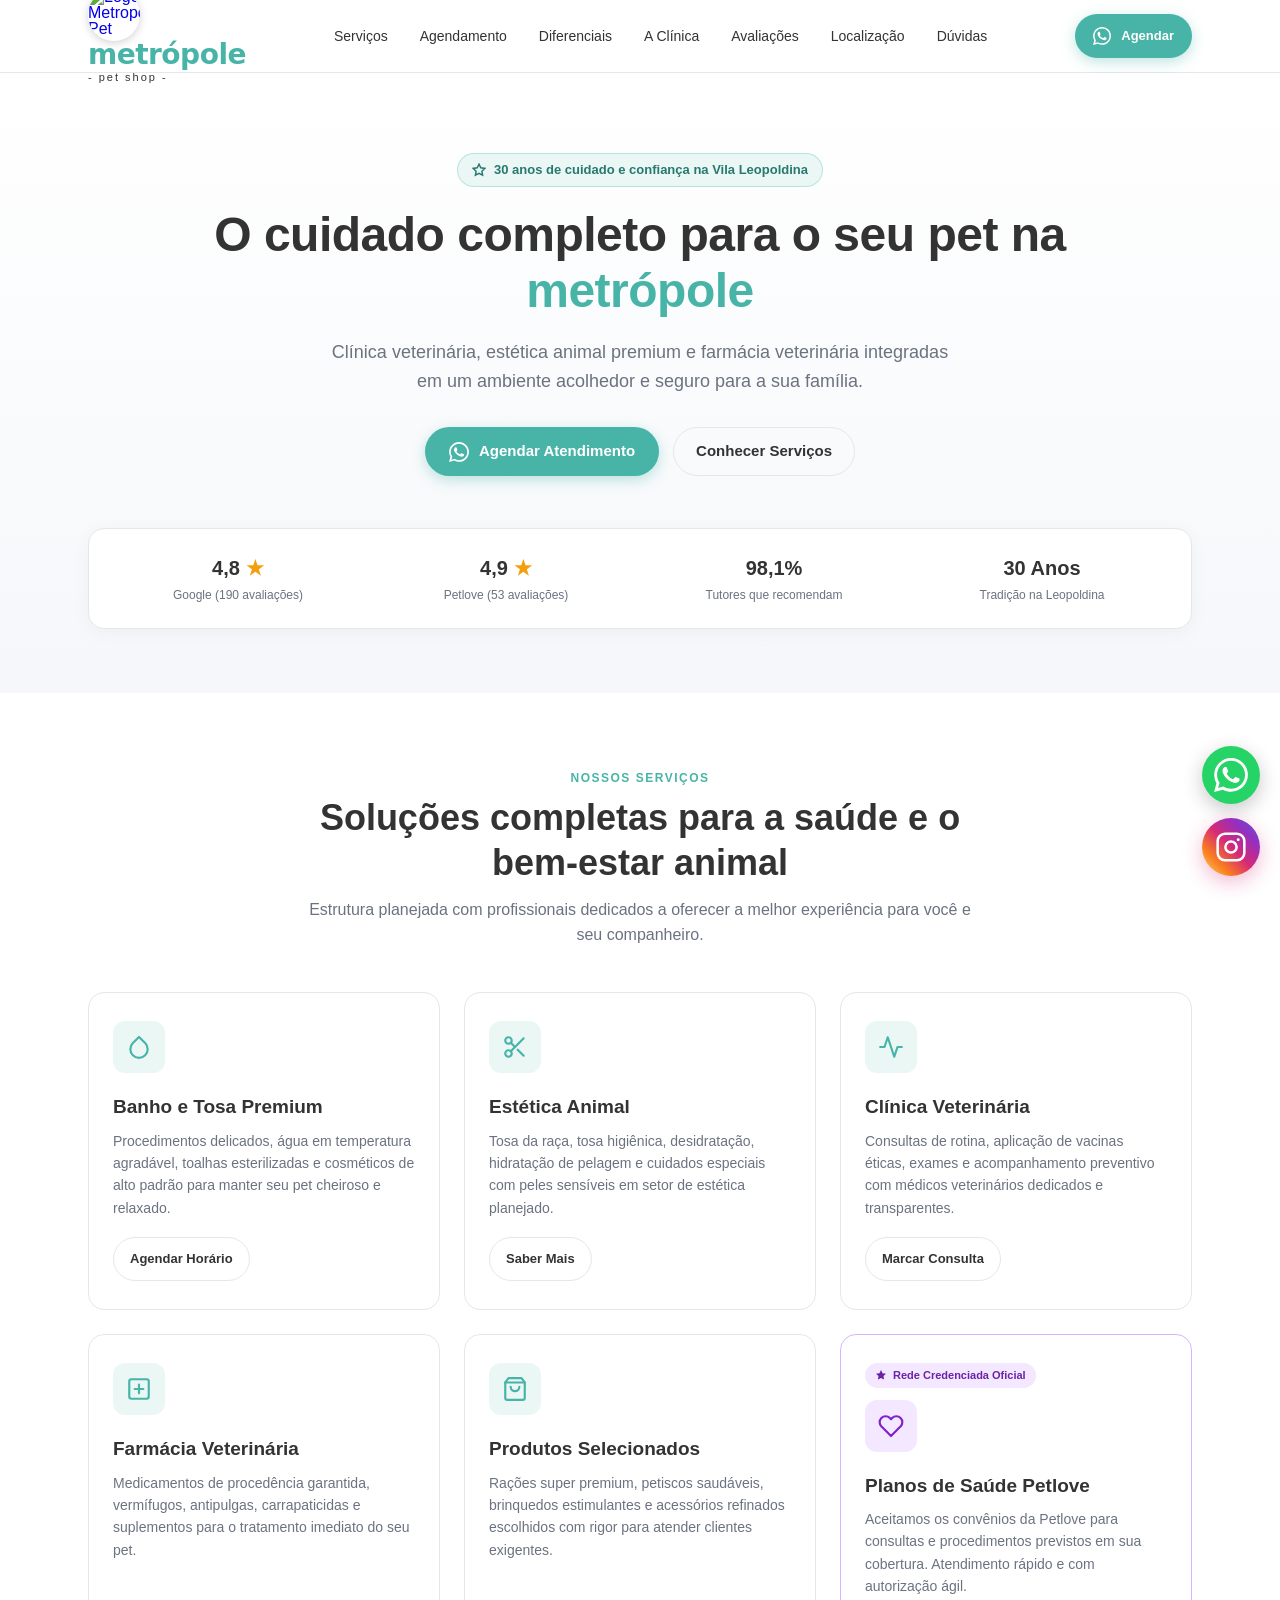
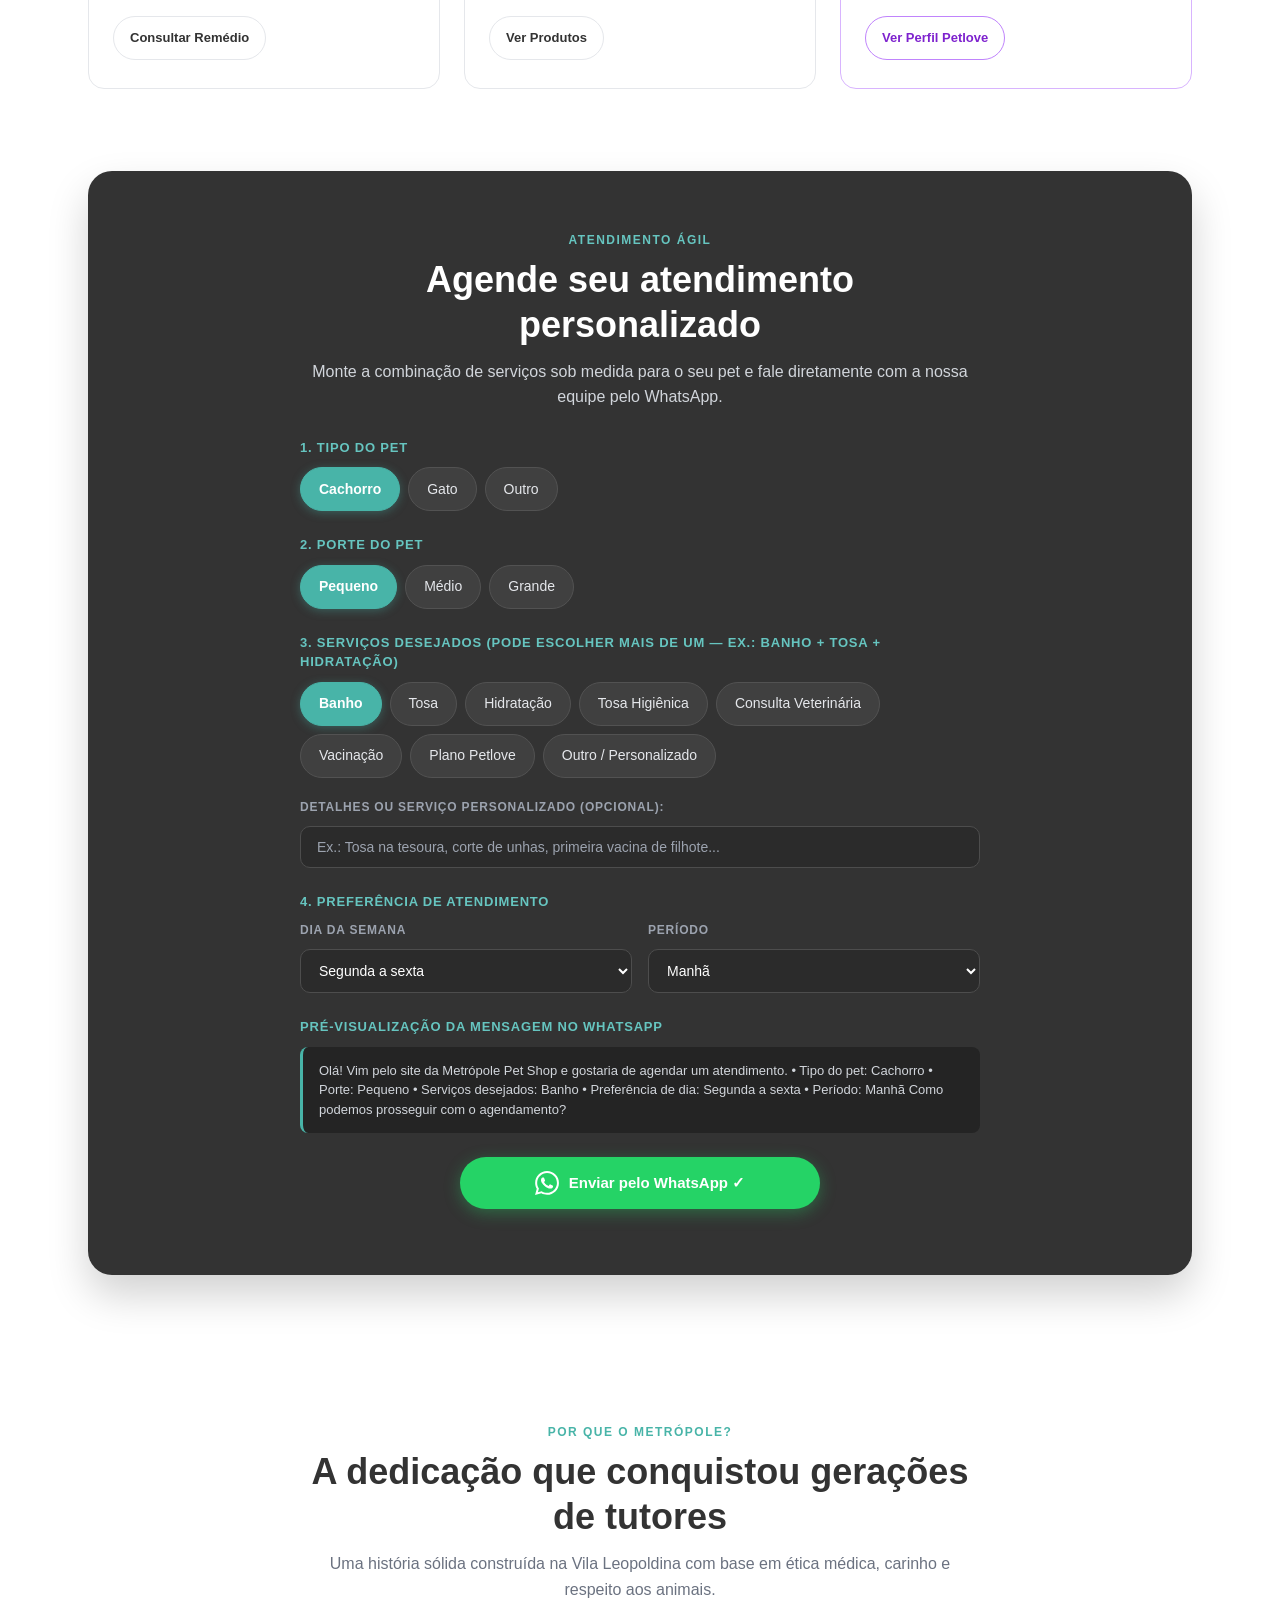
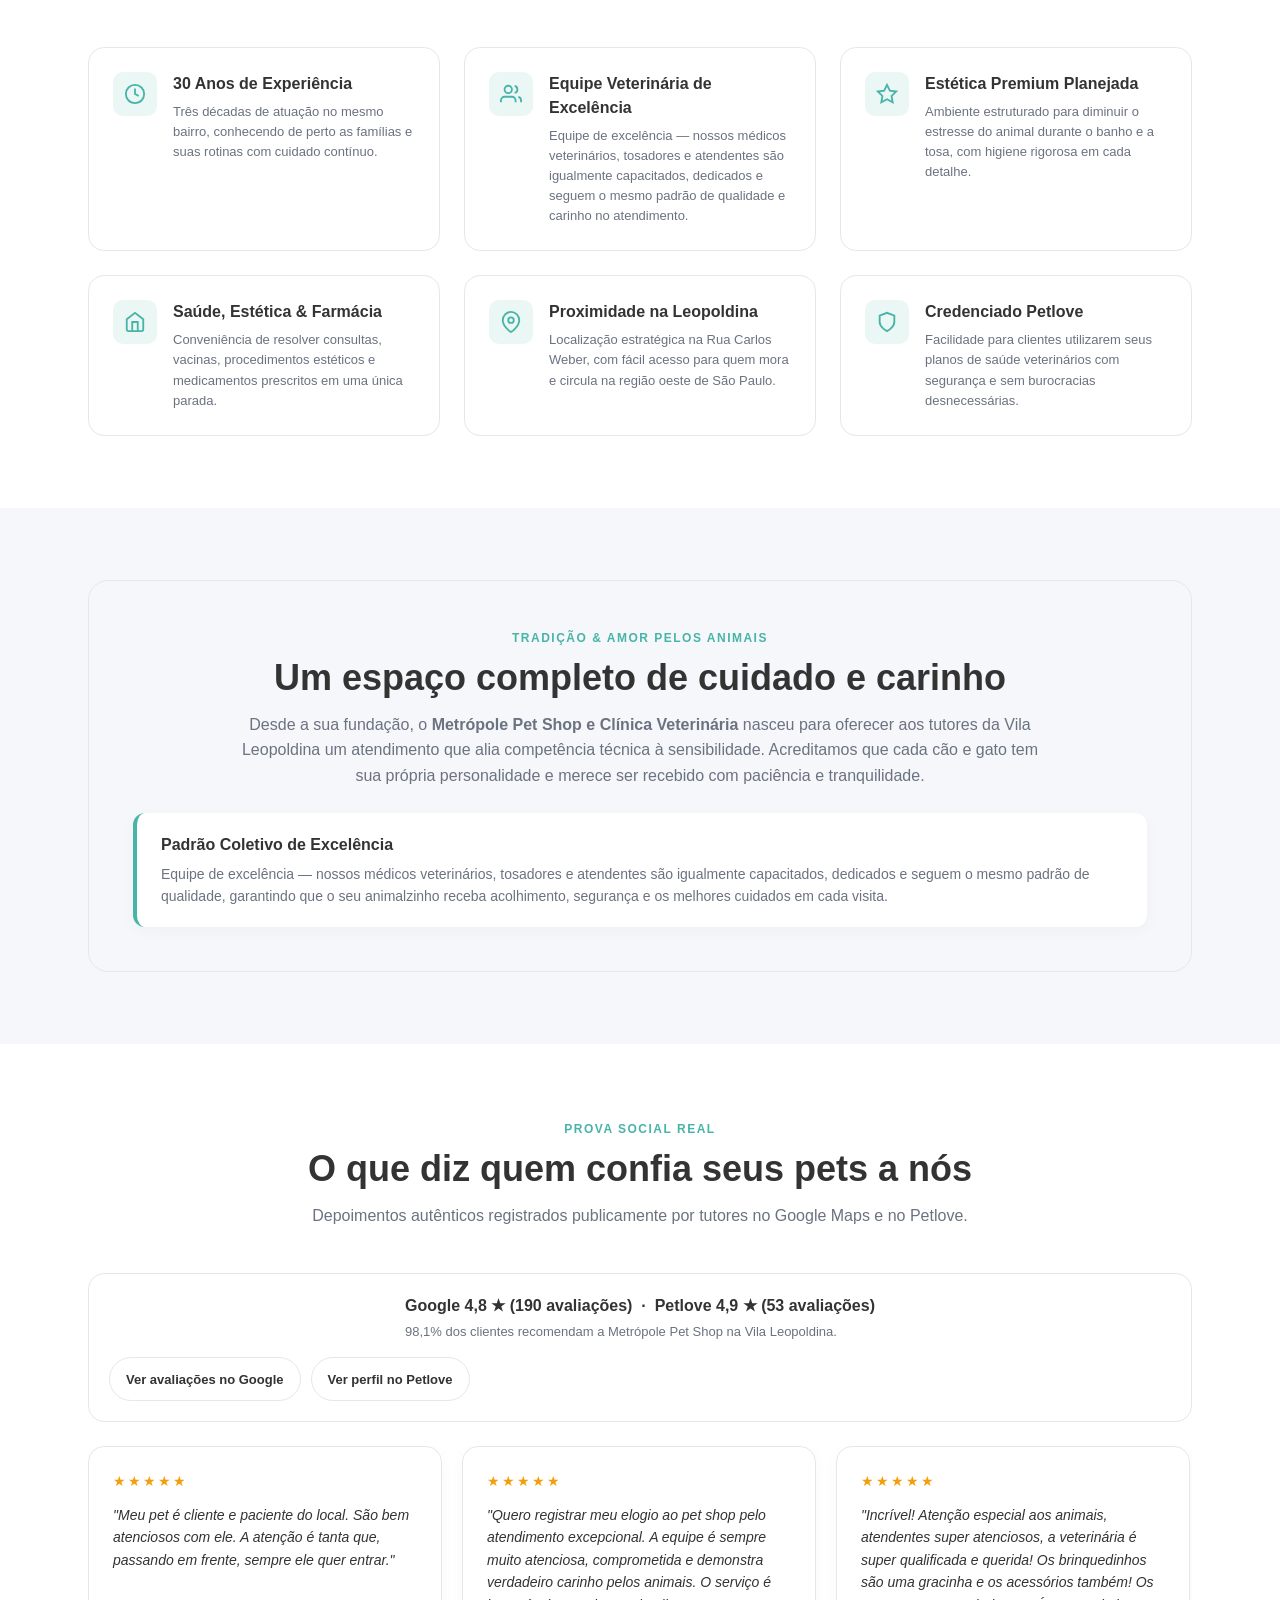
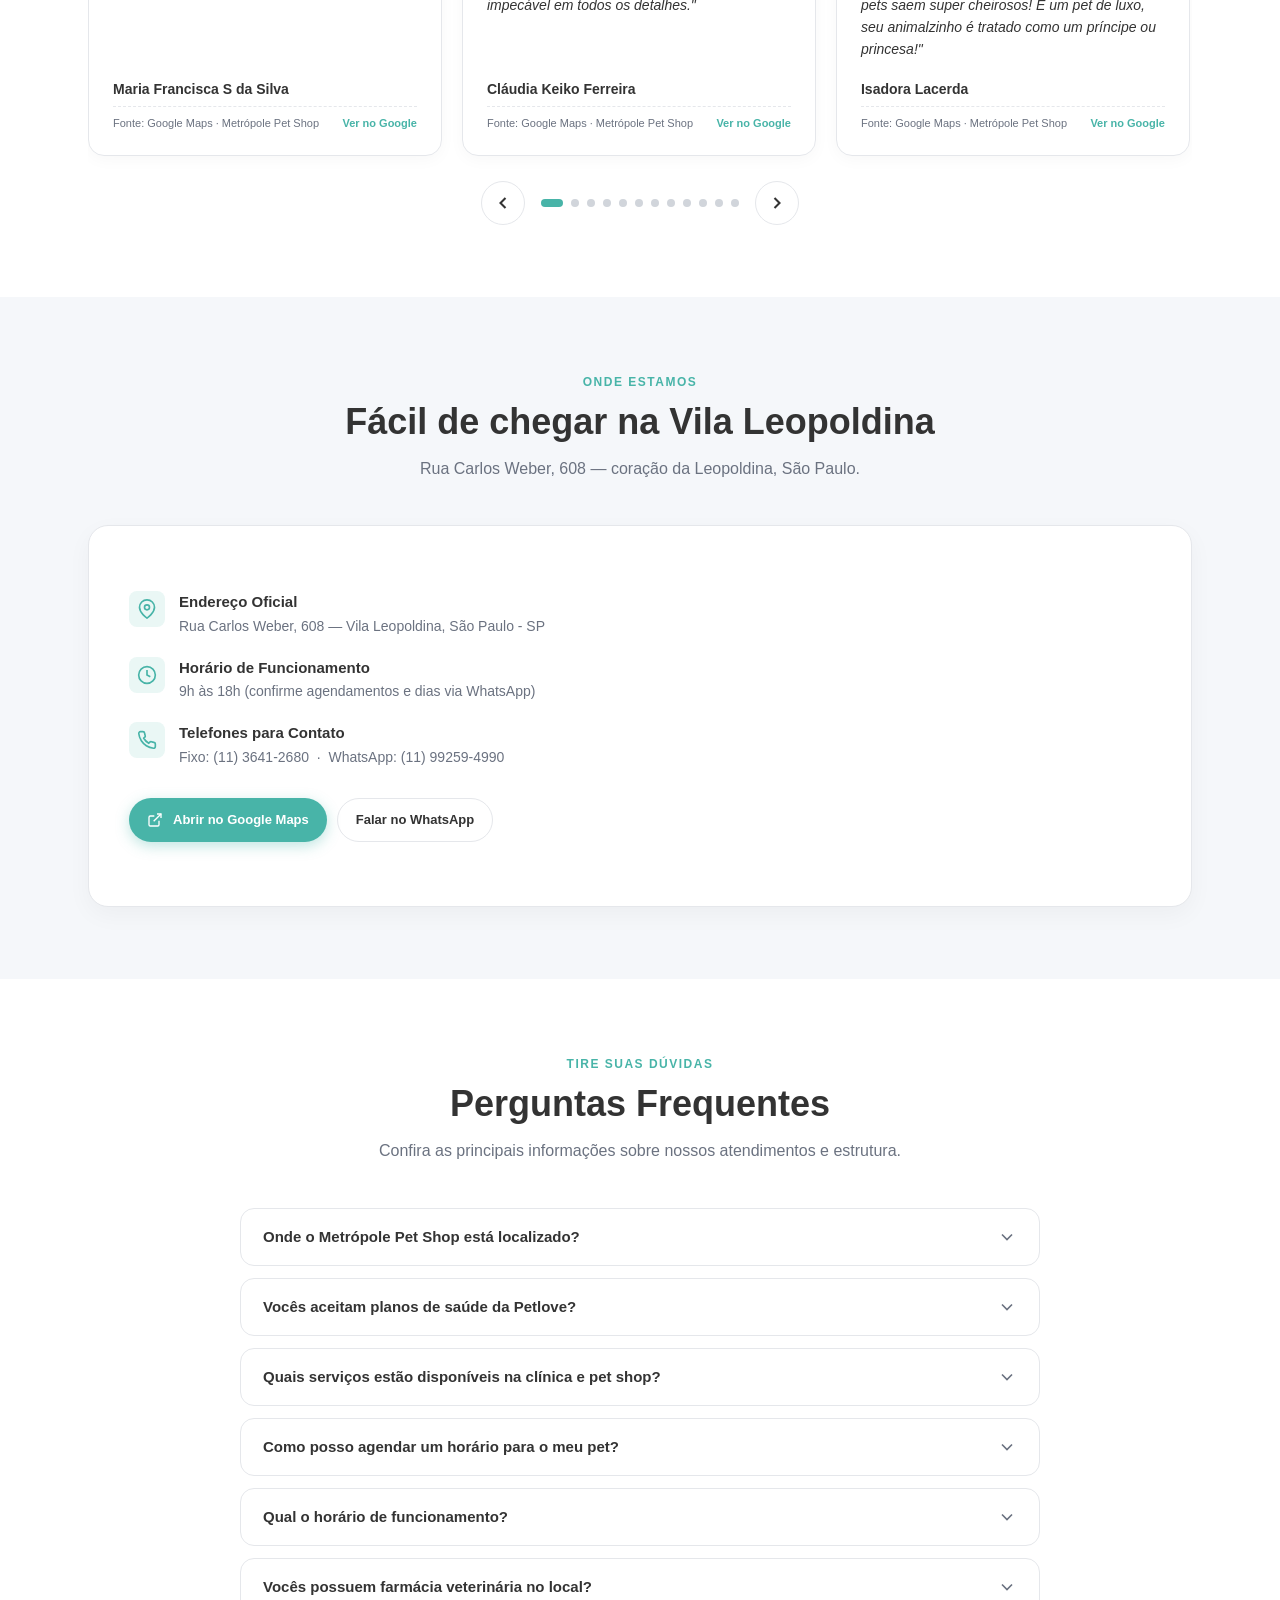
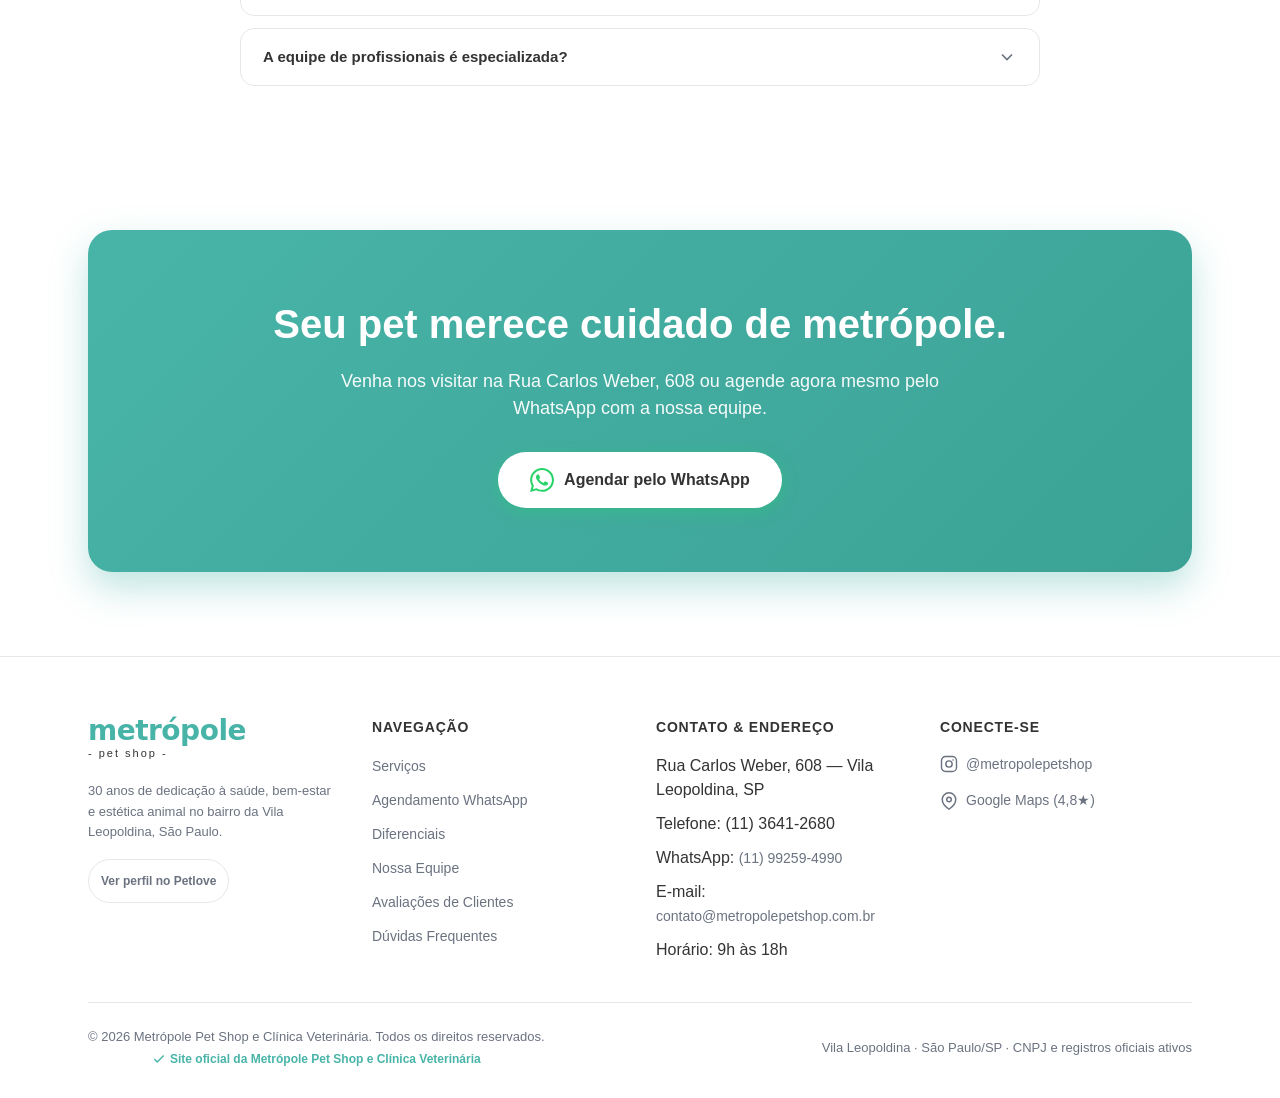
==== commit 5d85a1cf: "Logo oficial no header + favicon circular + build decodifica logo.png" ====
--- a/index.html
+++ b/index.html
@@ -30,8 +30,11 @@
       <div class="header-inner">
         <!-- Logo Tipográfico Sem Símbolo -->
         <a href="#inicio" class="brand-logo" aria-label="Metrópole Pet Shop e Clínica Veterinária">
-          <span class="logo-main">metrópole</span>
-          <span class="logo-sub">- pet shop -</span>
+          <img src="logo.png" alt="Logo Metropole Pet Shop" style="width:52px;height:52px;border-radius:50%;object-fit:cover;box-shadow:0 2px 8px rgba(0,0,0,0.18);flex-shrink:0;">
+          <span style="display:flex;flex-direction:column;">
+            <span class="logo-main">metrópole</span>
+            <span class="logo-sub">- pet shop -</span>
+          </span>
         </a>
 
         <!-- Menu Desktop -->
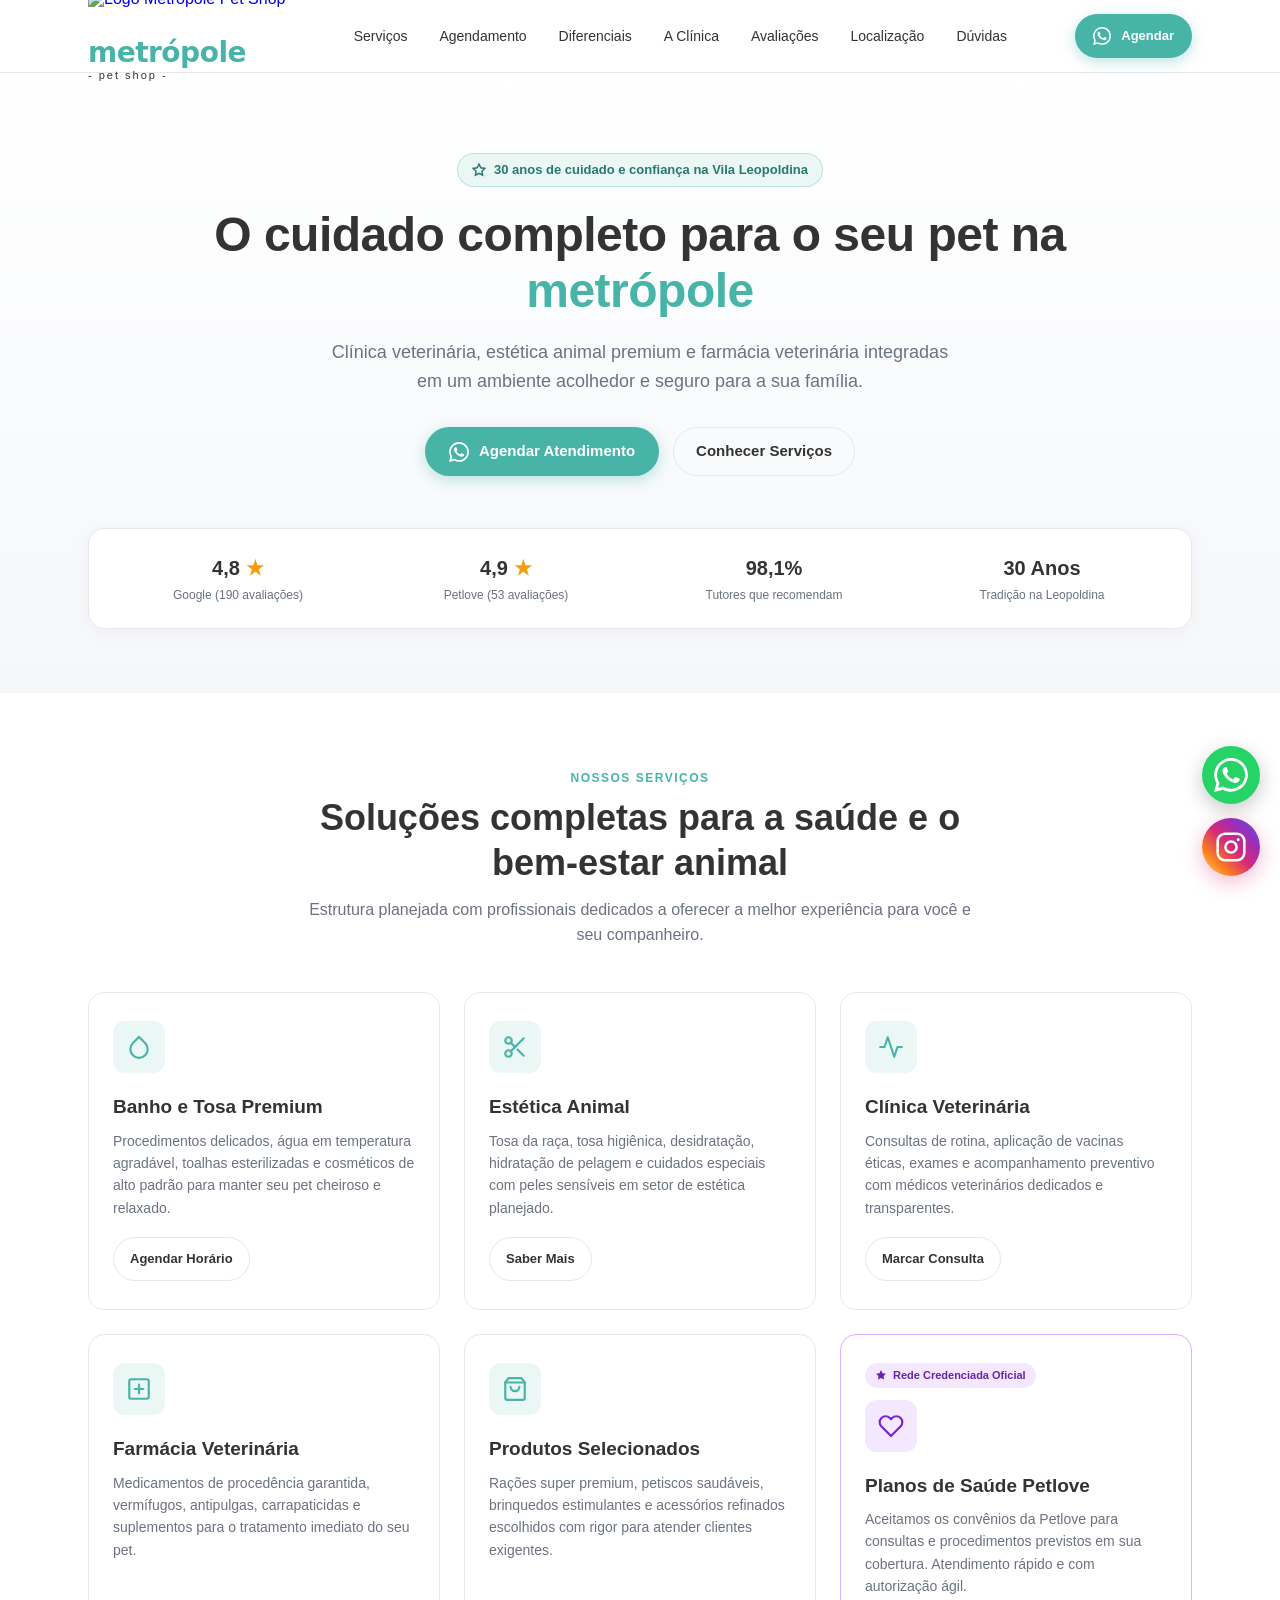
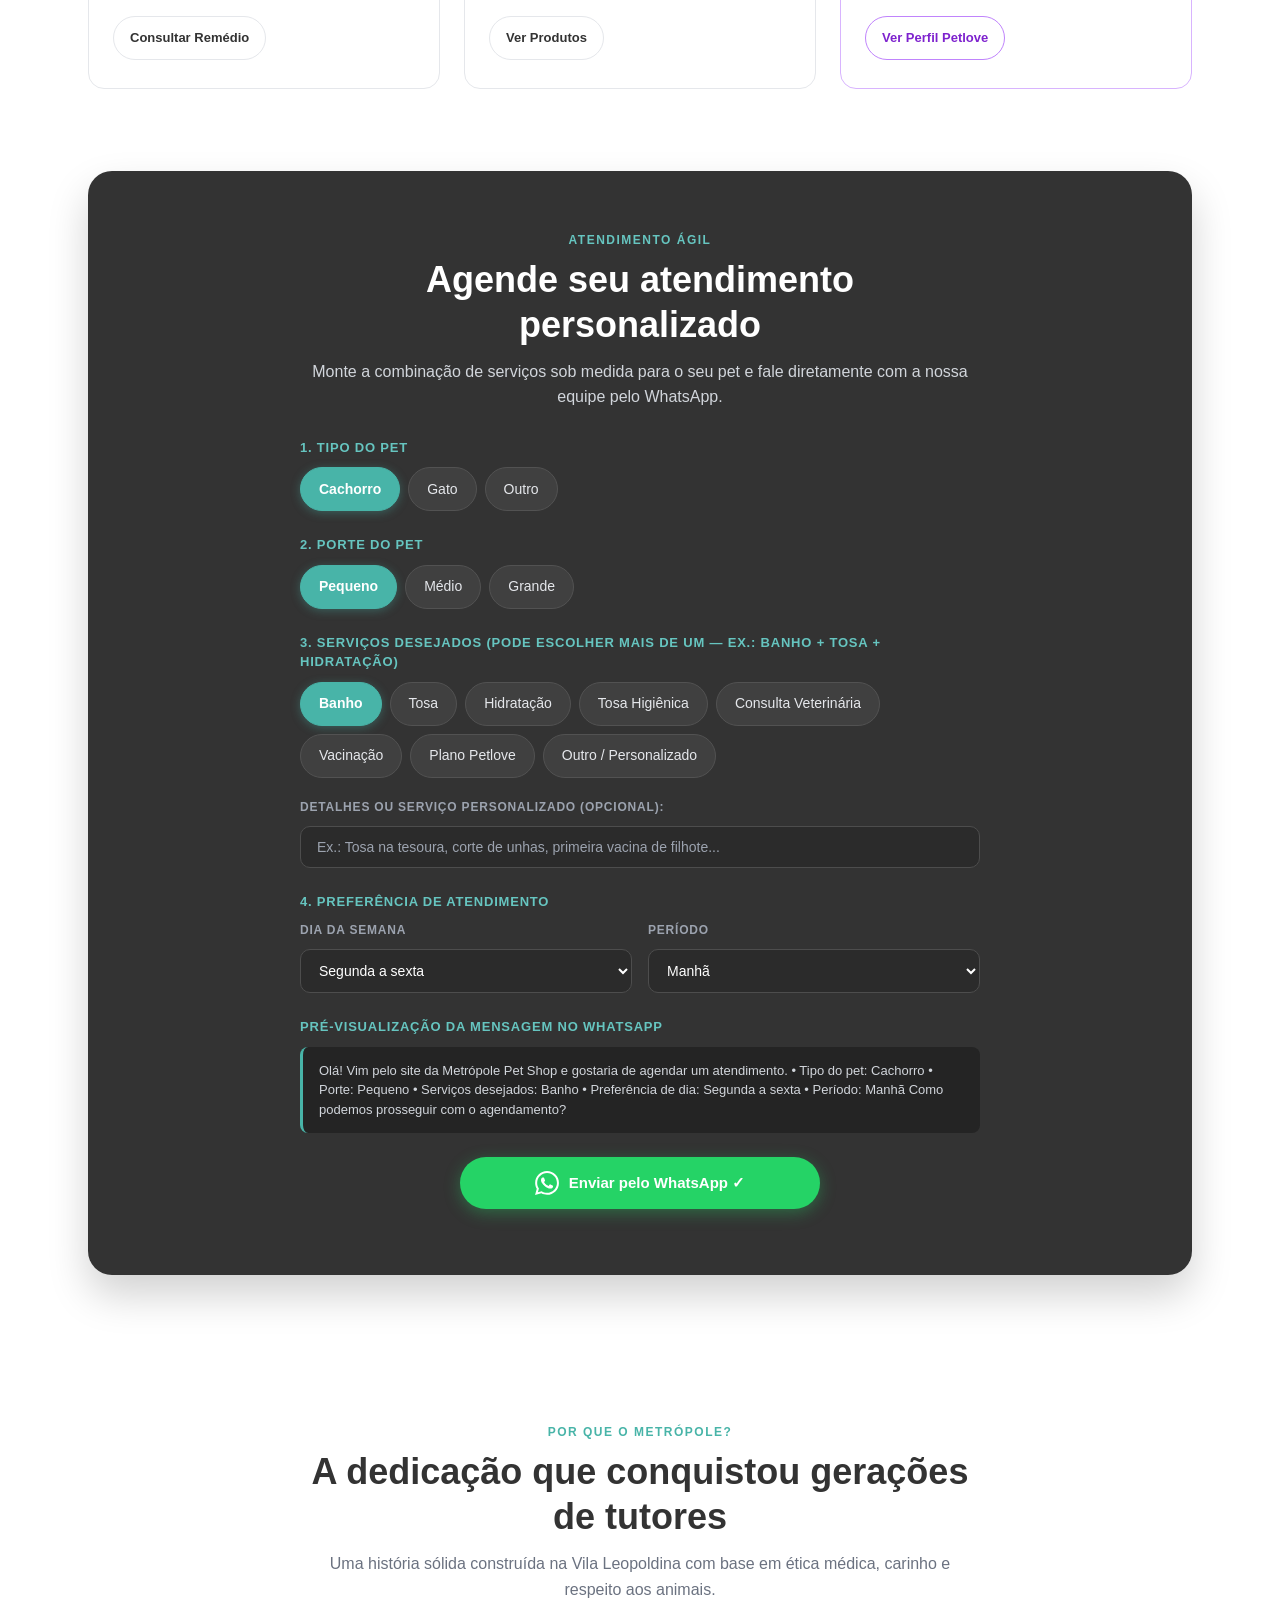
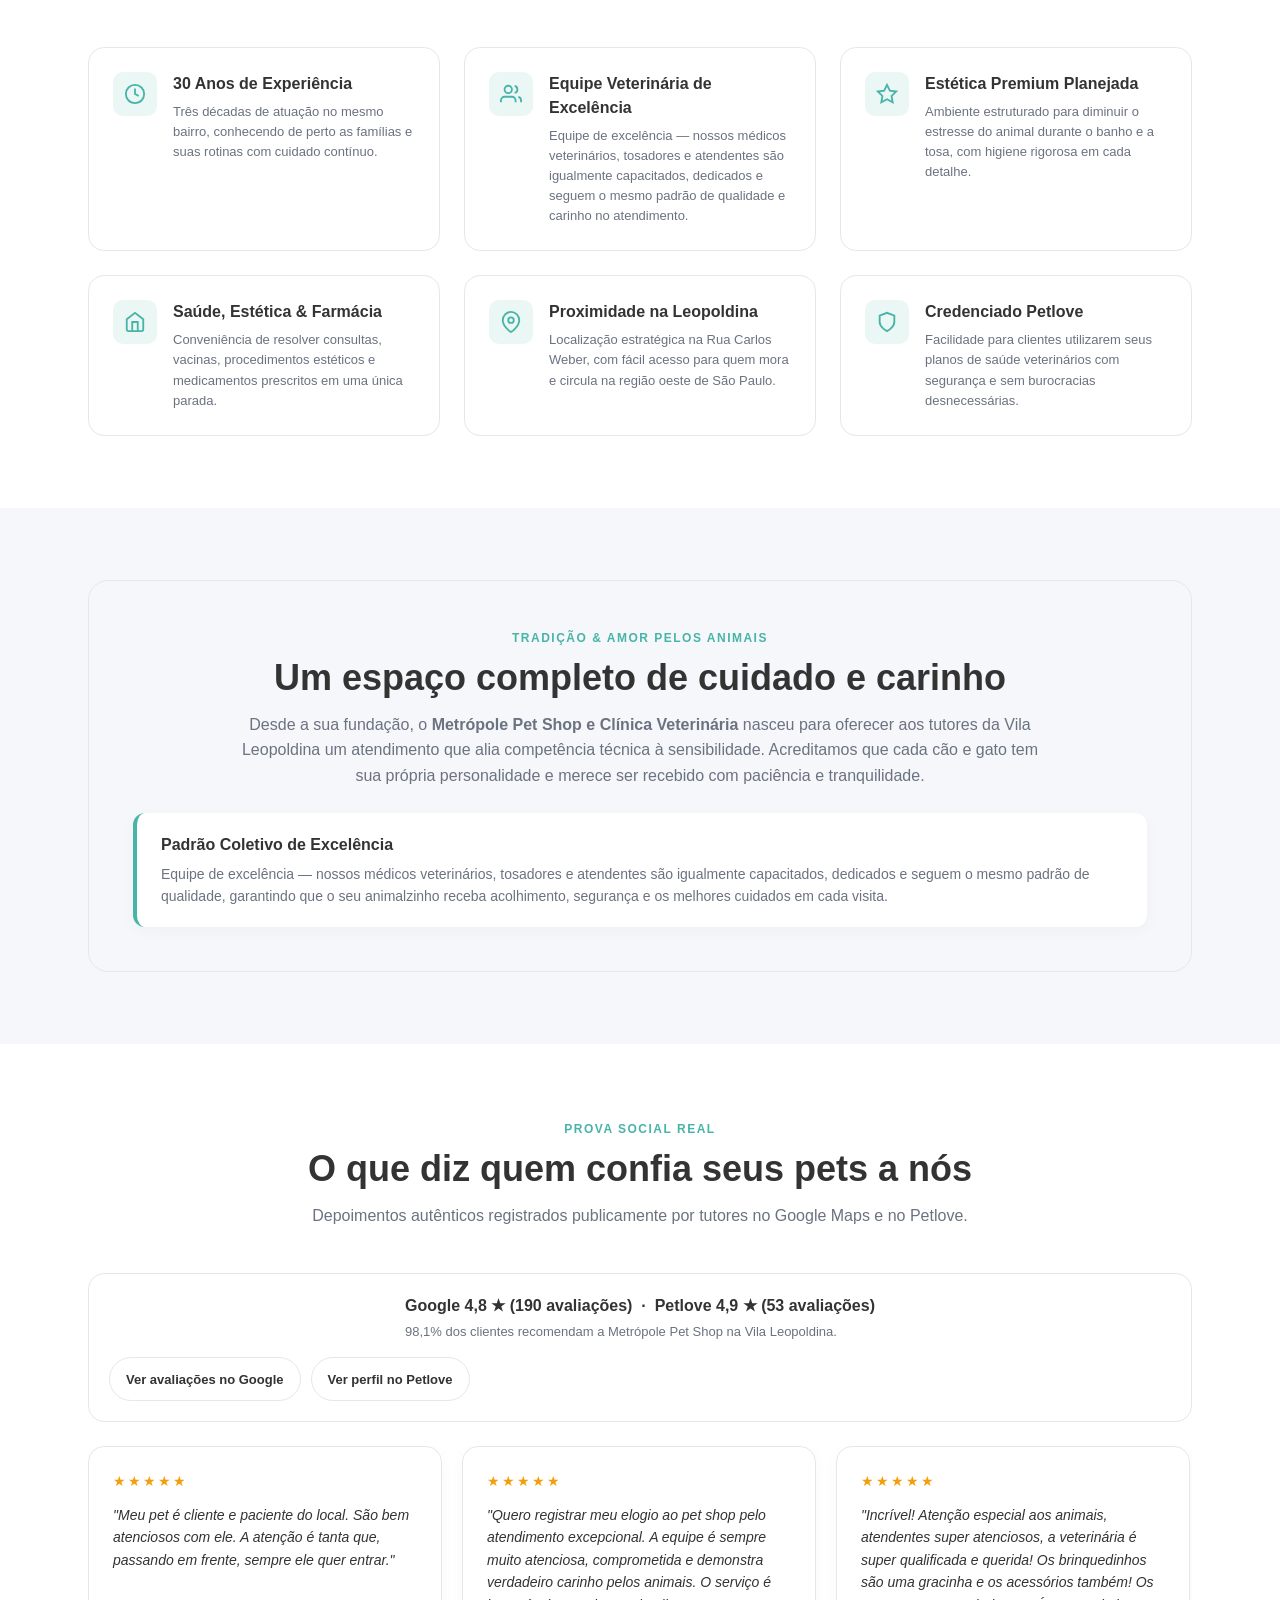
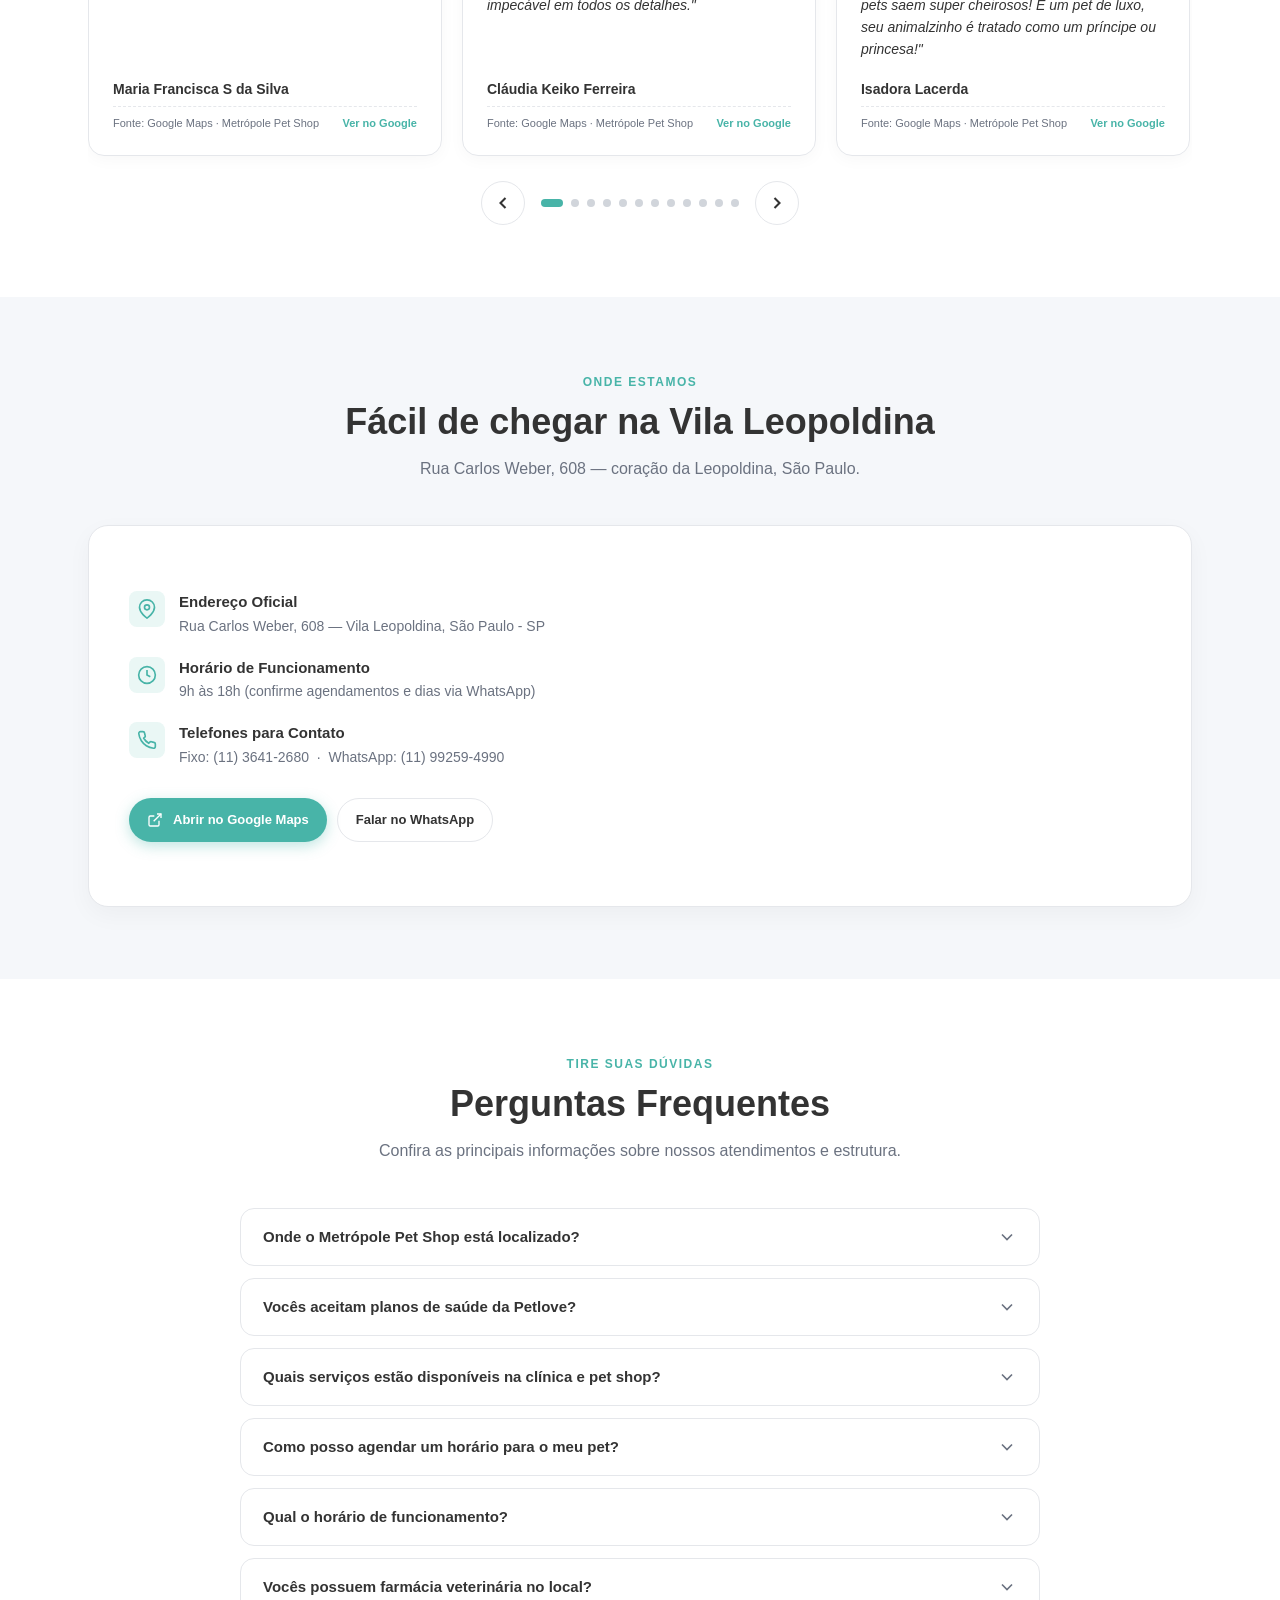
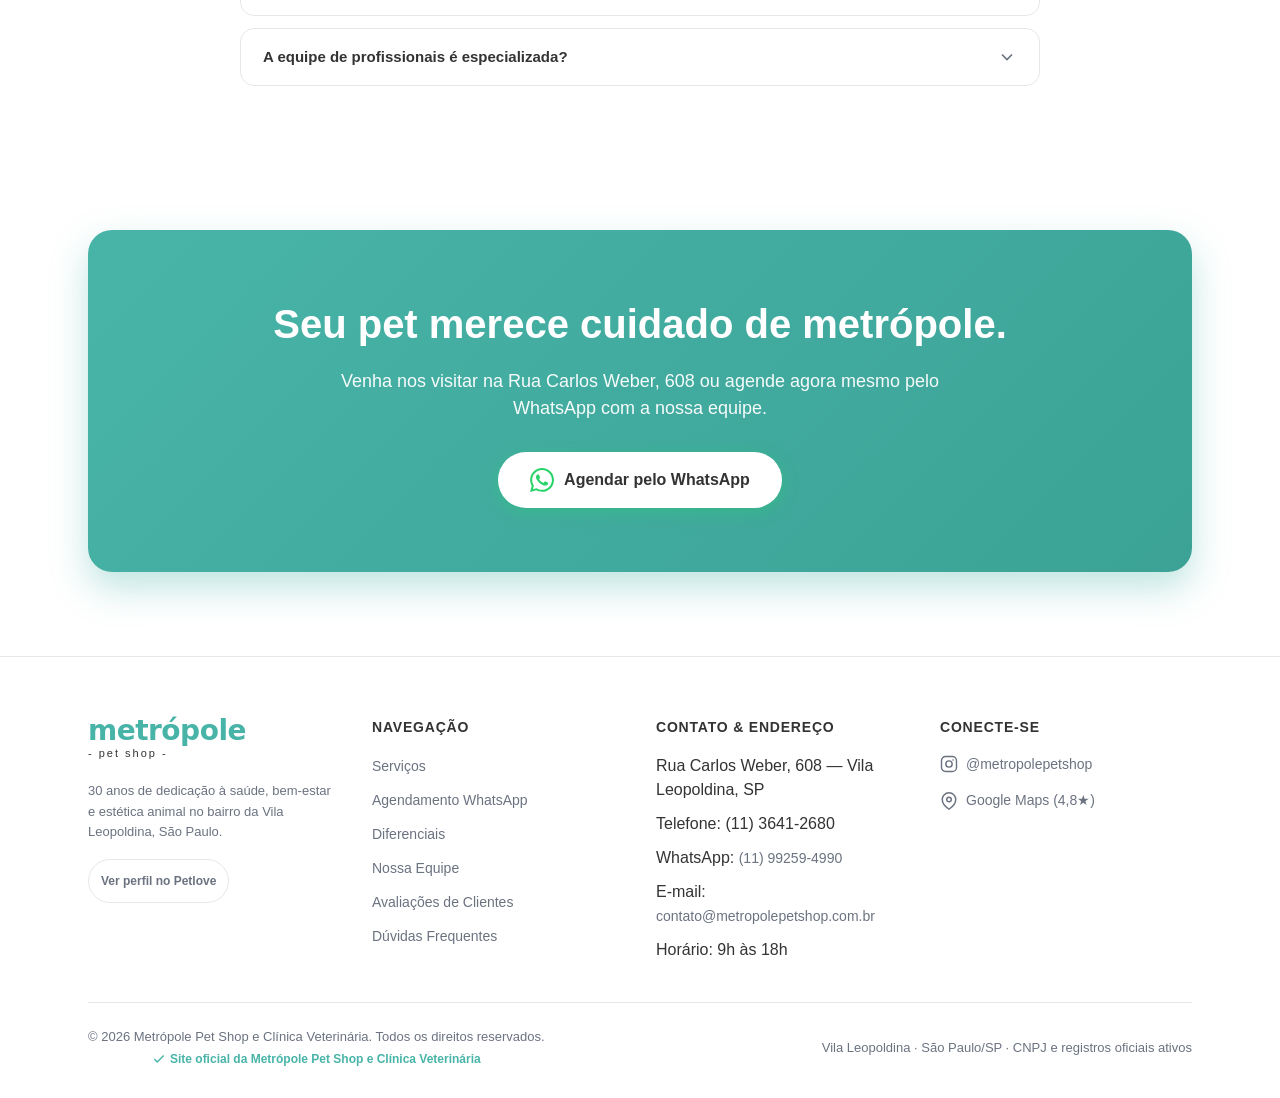
==== commit 218f7ded: "Logo HD oficial retangular + favicon circular teal + CSS responsivo PC/mobile" ====
--- a/index.html
+++ b/index.html
@@ -30,7 +30,7 @@
       <div class="header-inner">
         <!-- Logo Tipográfico Sem Símbolo -->
         <a href="#inicio" class="brand-logo" aria-label="Metrópole Pet Shop e Clínica Veterinária">
-          <img src="logo.png" alt="Logo Metropole Pet Shop" style="width:52px;height:52px;border-radius:50%;object-fit:cover;box-shadow:0 2px 8px rgba(0,0,0,0.18);flex-shrink:0;">
+          <img src="logo.png" alt="Logo Metropole Pet Shop" class="brand-logo-img brand-logo-img-wide">
           <span style="display:flex;flex-direction:column;">
             <span class="logo-main">metrópole</span>
             <span class="logo-sub">- pet shop -</span>
--- a/assets/styles.css
+++ b/assets/styles.css
@@ -1114,4 +1114,31 @@
       vertical-align: middle;
       flex-shrink: 0;
     }
-  +  
+    /* Logo da marca no header (padrao Abelhinha: sem sombra, transparente) */
+    .brand-logo-img {
+      width: 52px;
+      height: 52px;
+      object-fit: contain;
+      flex-shrink: 0;
+      border-radius: 50%;
+      display: block;
+    }
+
+    .brand-logo-img-wide {
+      width: auto;
+      height: 48px;
+      border-radius: 0;
+      background: transparent;
+    }
+
+    @media (max-width: 640px) {
+      .brand-logo-img {
+        width: 44px;
+        height: 44px;
+      }
+
+      .brand-logo-img-wide {
+        height: 40px;
+      }
+    }
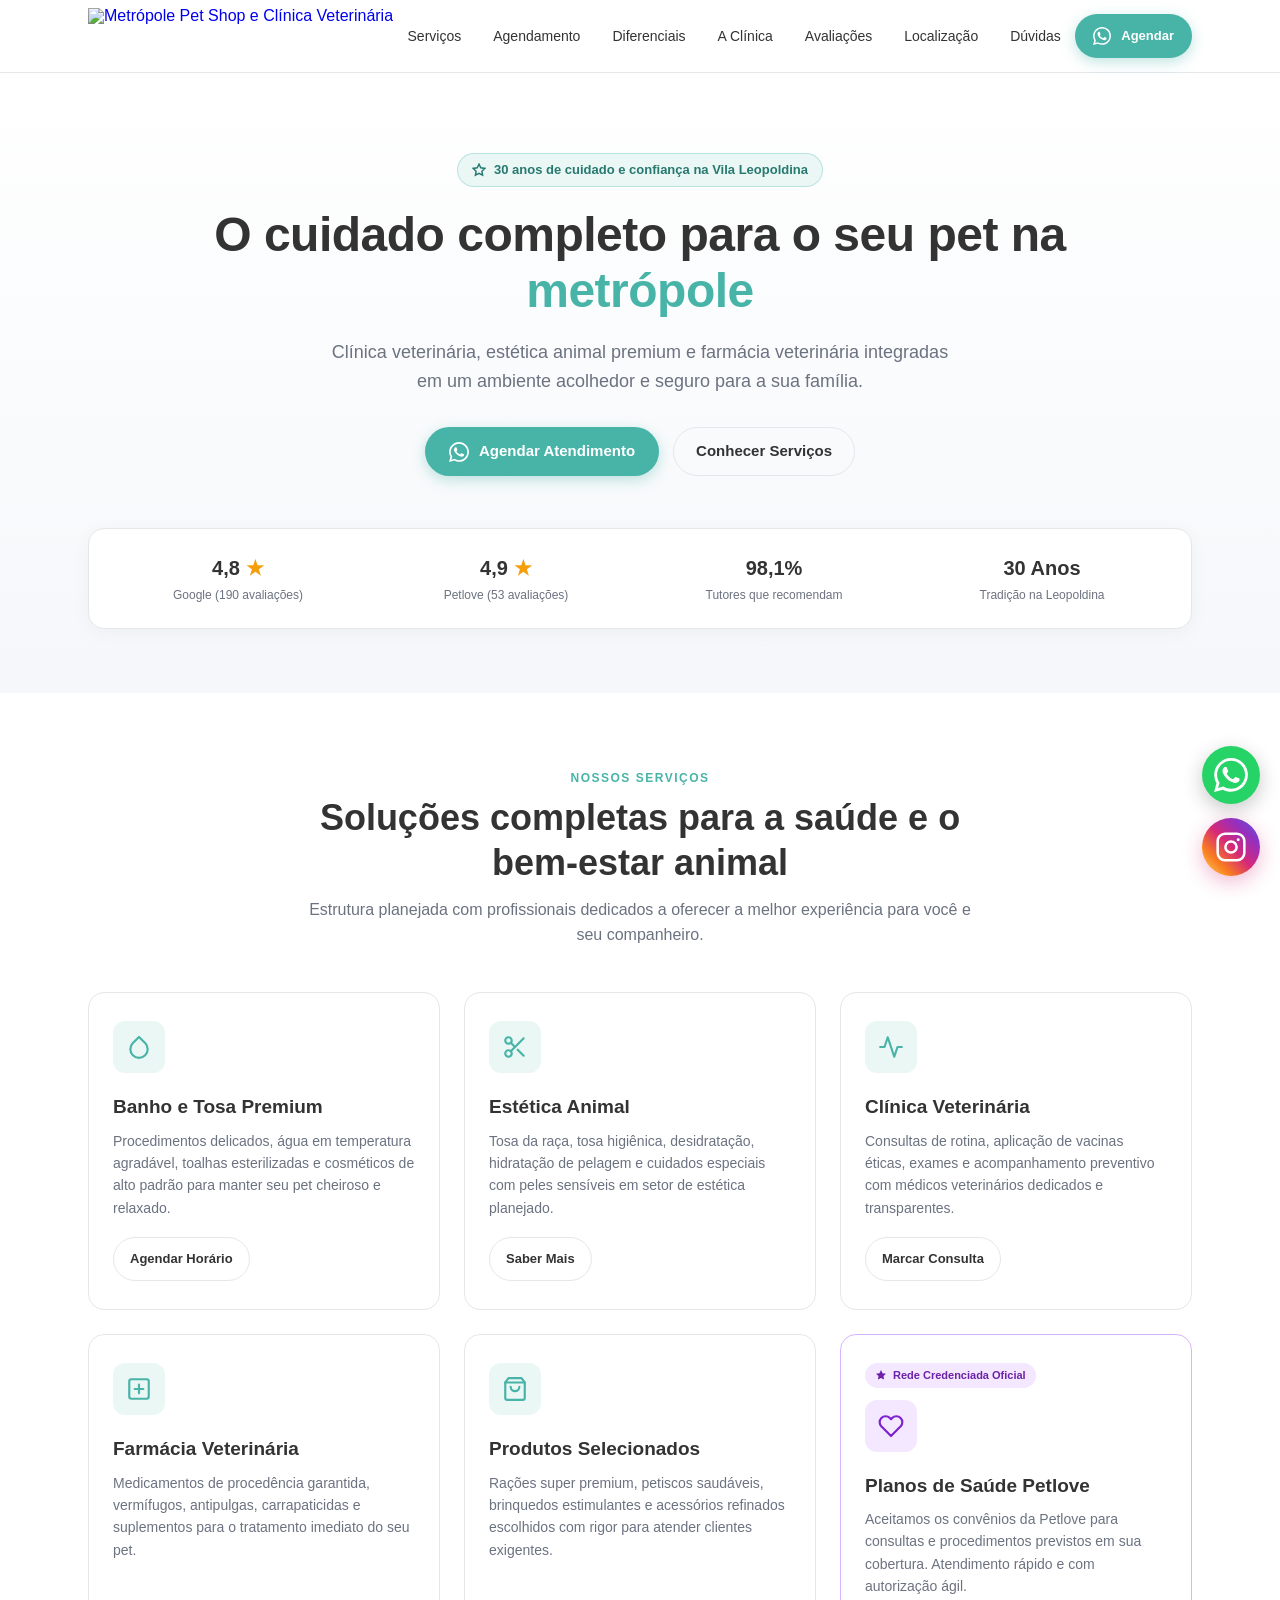
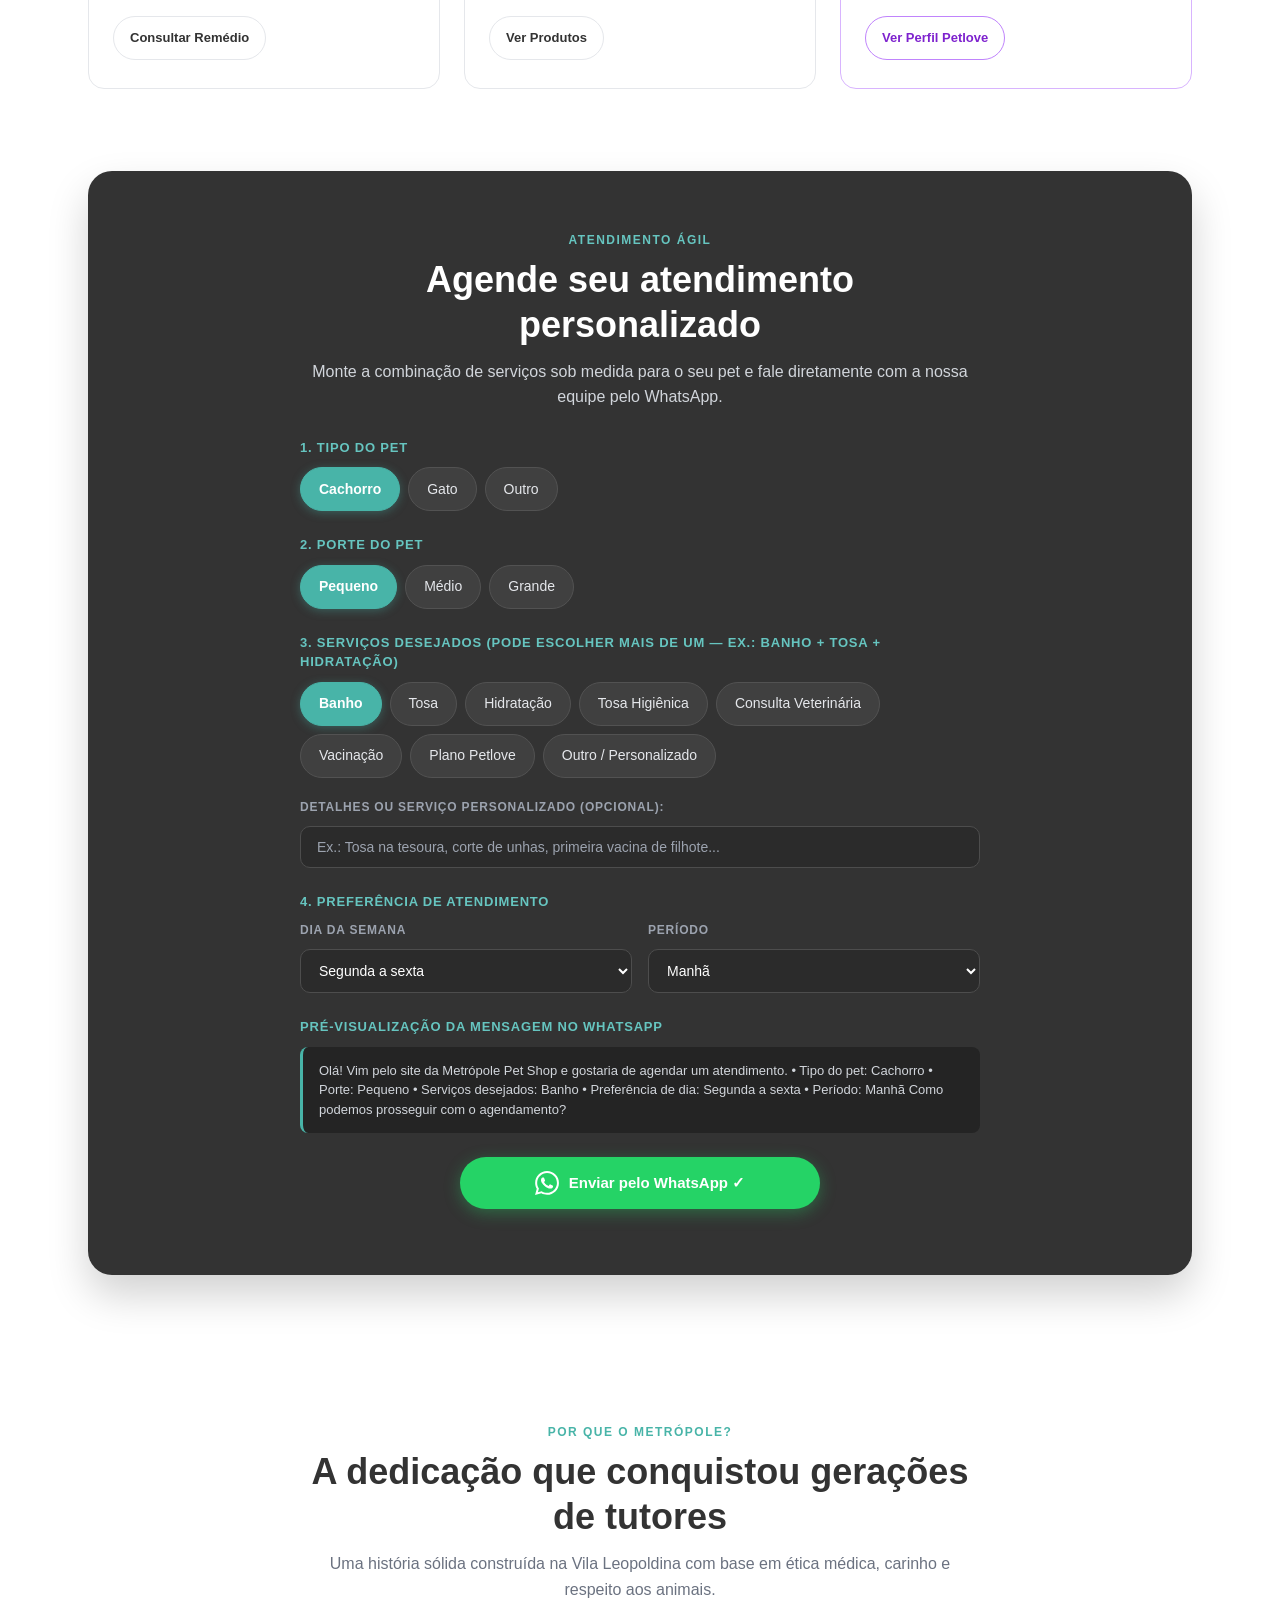
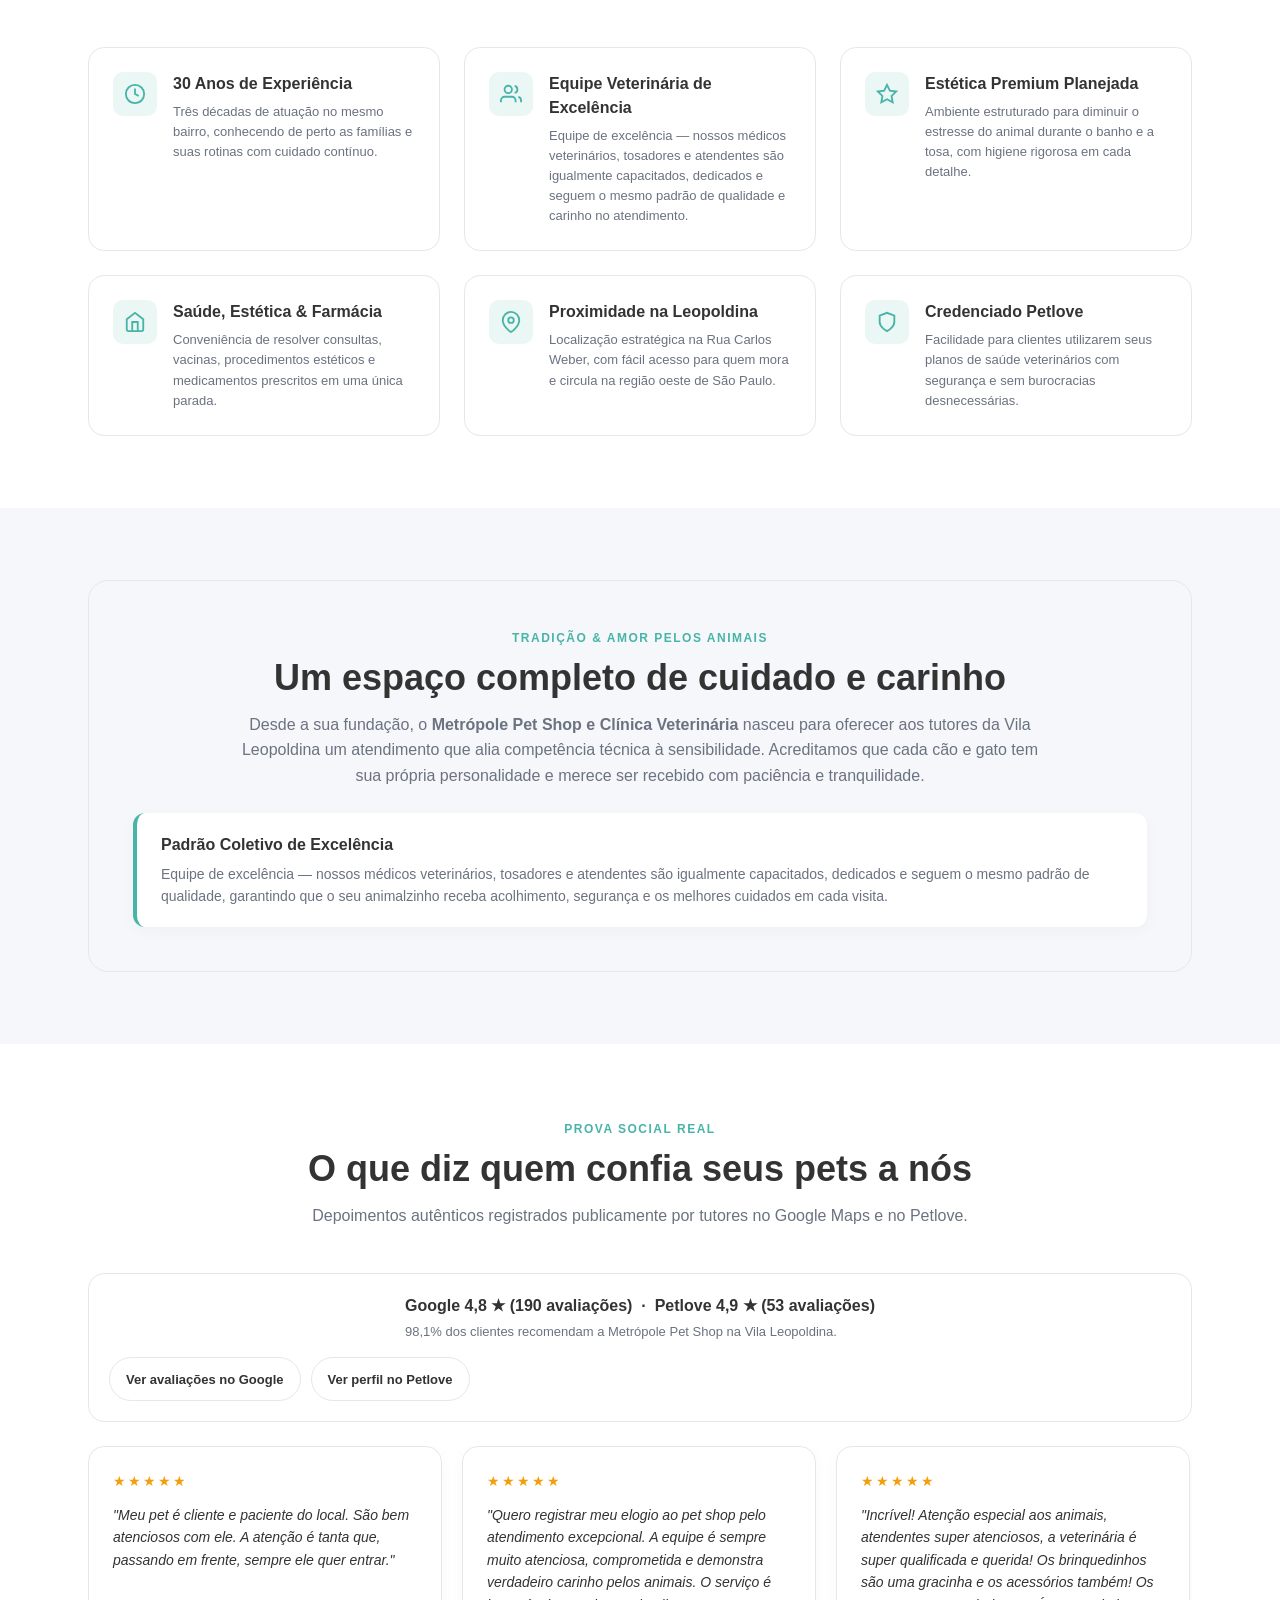
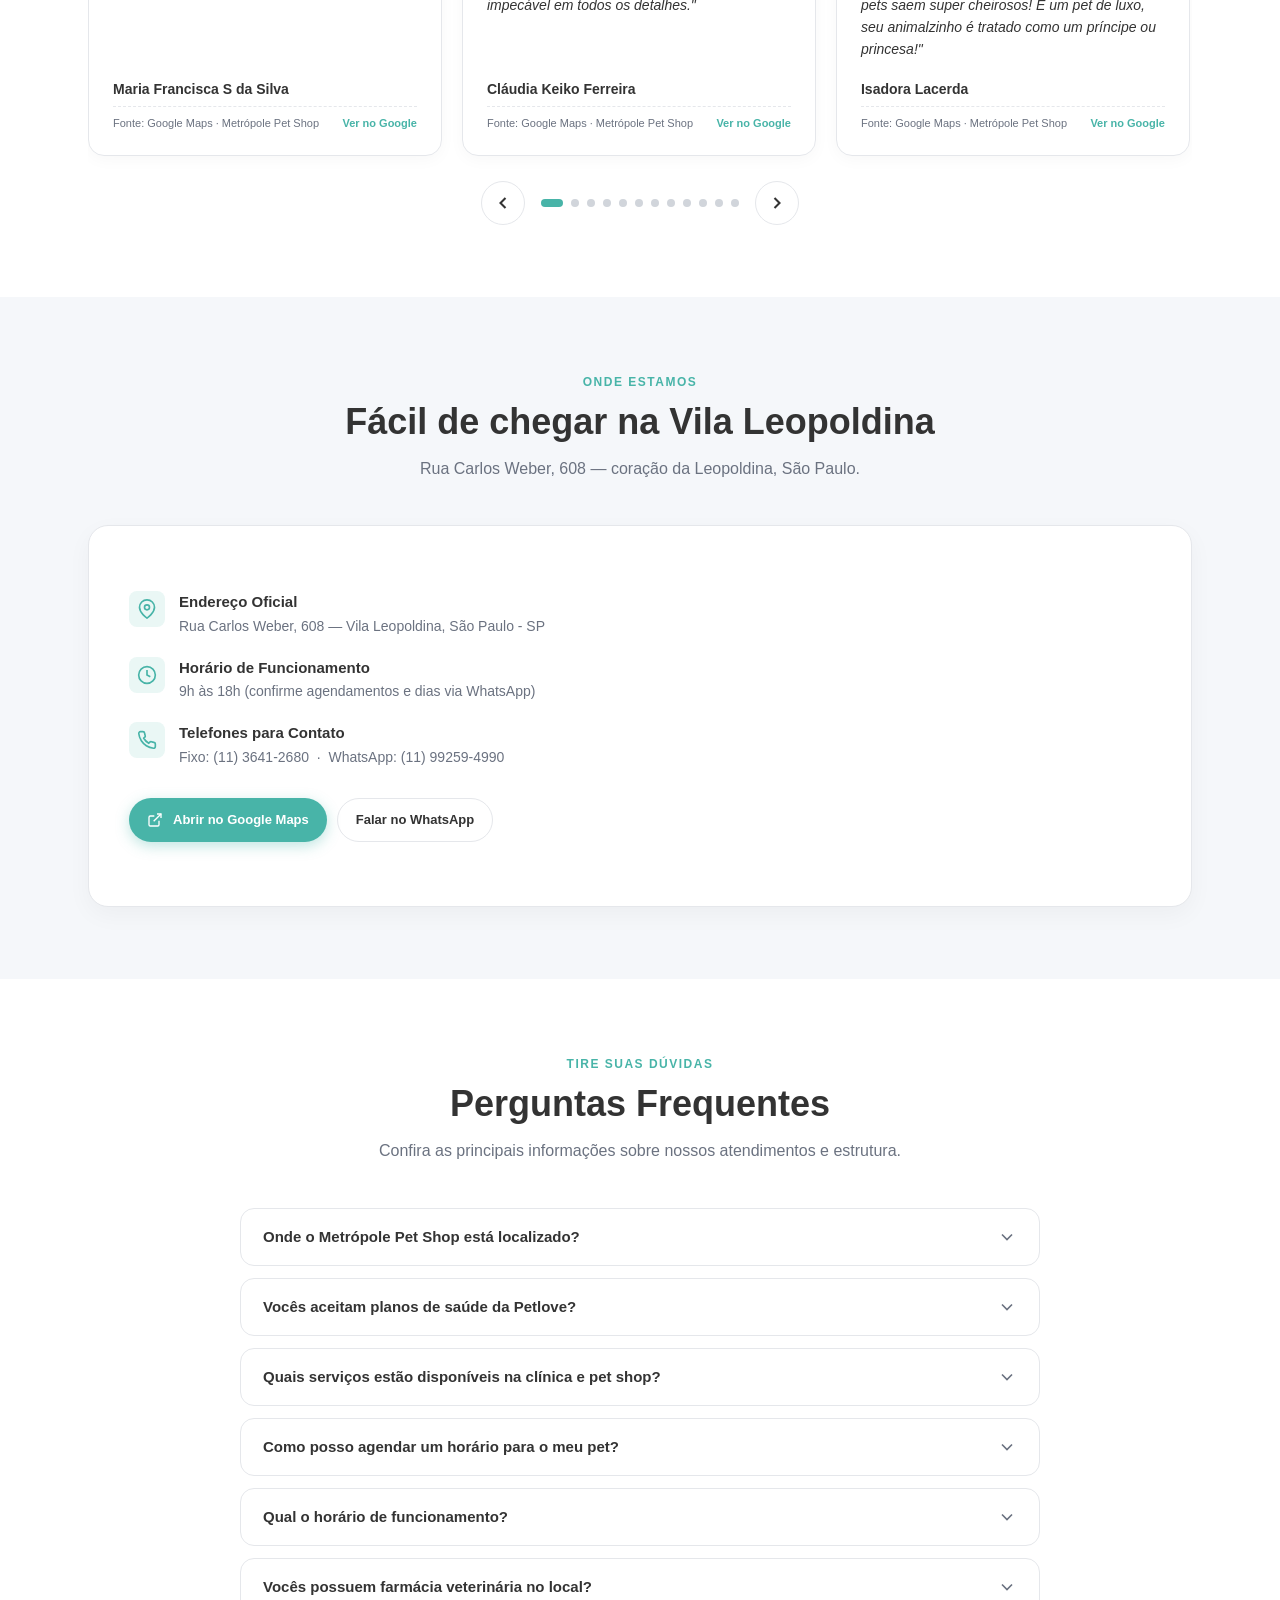
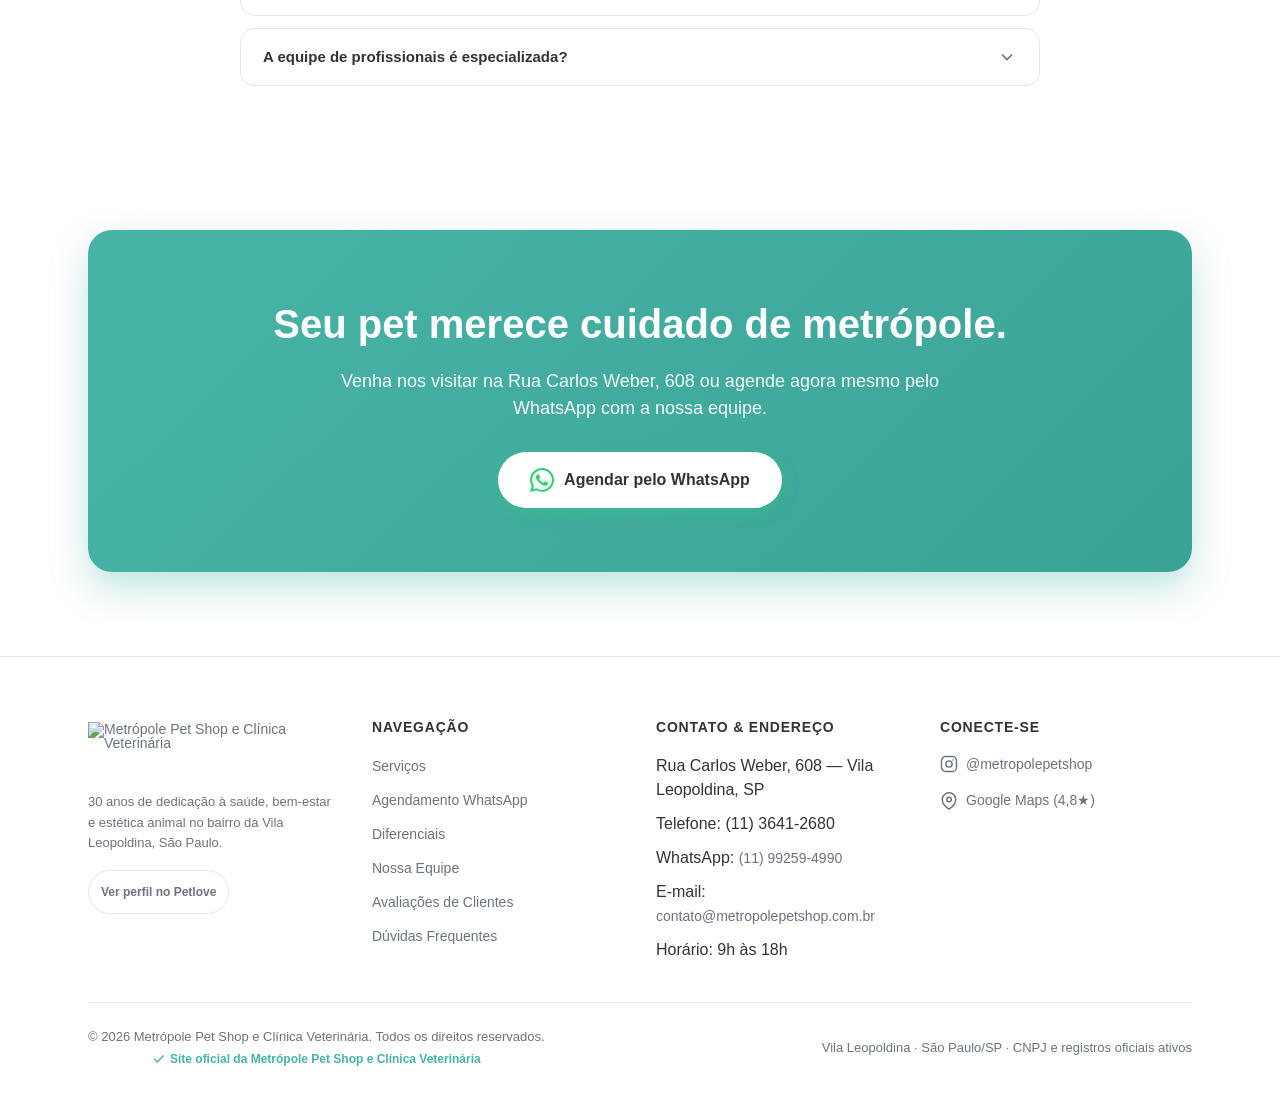
==== commit 2770f705: "v3: logo como elemento principal (nome duplicado removido), footer com logo, CSS responsivo" ====
--- a/index.html
+++ b/index.html
@@ -30,11 +30,7 @@
       <div class="header-inner">
         <!-- Logo Tipográfico Sem Símbolo -->
         <a href="#inicio" class="brand-logo" aria-label="Metrópole Pet Shop e Clínica Veterinária">
-          <img src="logo.png" alt="Logo Metropole Pet Shop" class="brand-logo-img brand-logo-img-wide">
-          <span style="display:flex;flex-direction:column;">
-            <span class="logo-main">metrópole</span>
-            <span class="logo-sub">- pet shop -</span>
-          </span>
+          <img src="logo.png" alt="Metrópole Pet Shop e Clínica Veterinária" class="brand-logo-img brand-logo-img-wide">
         </a>
 
         <!-- Menu Desktop -->
@@ -814,8 +810,7 @@
         <!-- Coluna 1: Logo e Resumo -->
         <div class="footer-col" style="grid-column: span 1.2;">
           <a href="#inicio" class="brand-logo" style="margin-bottom: 12px;">
-            <span class="logo-main">metrópole</span>
-            <span class="logo-sub">- pet shop -</span>
+            <img src="logo.png" alt="Metrópole Pet Shop e Clínica Veterinária" class="brand-logo-img brand-logo-img-wide brand-logo-img-footer">
           </a>
           <p style="font-size: 13px; color: var(--muted-gray); line-height: 1.6; margin-top: 10px;">
             30 anos de dedicação à saúde, bem-estar e estética animal no bairro da Vila Leopoldina, São Paulo.
--- a/assets/styles.css
+++ b/assets/styles.css
@@ -1115,10 +1115,24 @@
       flex-shrink: 0;
     }
   
-    /* Logo da marca no header (padrao Abelhinha: sem sombra, transparente) */
+
+    /* ===== Logo integrado ao site (padrao v3) ===== */
+    .brand-logo {
+      display: inline-flex;
+      align-items: center;
+      gap: 12px;
+      text-decoration: none;
+      line-height: 1;
+      transition: opacity 0.2s ease;
+    }
+
+    .brand-logo:hover {
+      opacity: 0.85;
+    }
+
     .brand-logo-img {
-      width: 52px;
-      height: 52px;
+      width: 64px;
+      height: 64px;
       object-fit: contain;
       flex-shrink: 0;
       border-radius: 50%;
@@ -1127,18 +1141,44 @@
 
     .brand-logo-img-wide {
       width: auto;
+      height: 56px;
+      border-radius: 0;
+    }
+
+    .brand-logo-text {
+      display: flex;
+      flex-direction: column;
+      justify-content: center;
+      line-height: 1.1;
+    }
+
+    .brand-logo-img-footer {
+      width: 56px;
+      height: 56px;
+    }
+
+    .brand-logo-img-wide.brand-logo-img-footer {
+      width: auto;
       height: 48px;
-      border-radius: 0;
-      background: transparent;
     }
 
     @media (max-width: 640px) {
       .brand-logo-img {
-        width: 44px;
+        width: 48px;
+        height: 48px;
+      }
+
+      .brand-logo-img-wide {
         height: 44px;
       }
 
-      .brand-logo-img-wide {
+      .brand-logo-img-footer {
+        width: 48px;
+        height: 48px;
+      }
+
+      .brand-logo-img-wide.brand-logo-img-footer {
+        width: auto;
         height: 40px;
       }
     }
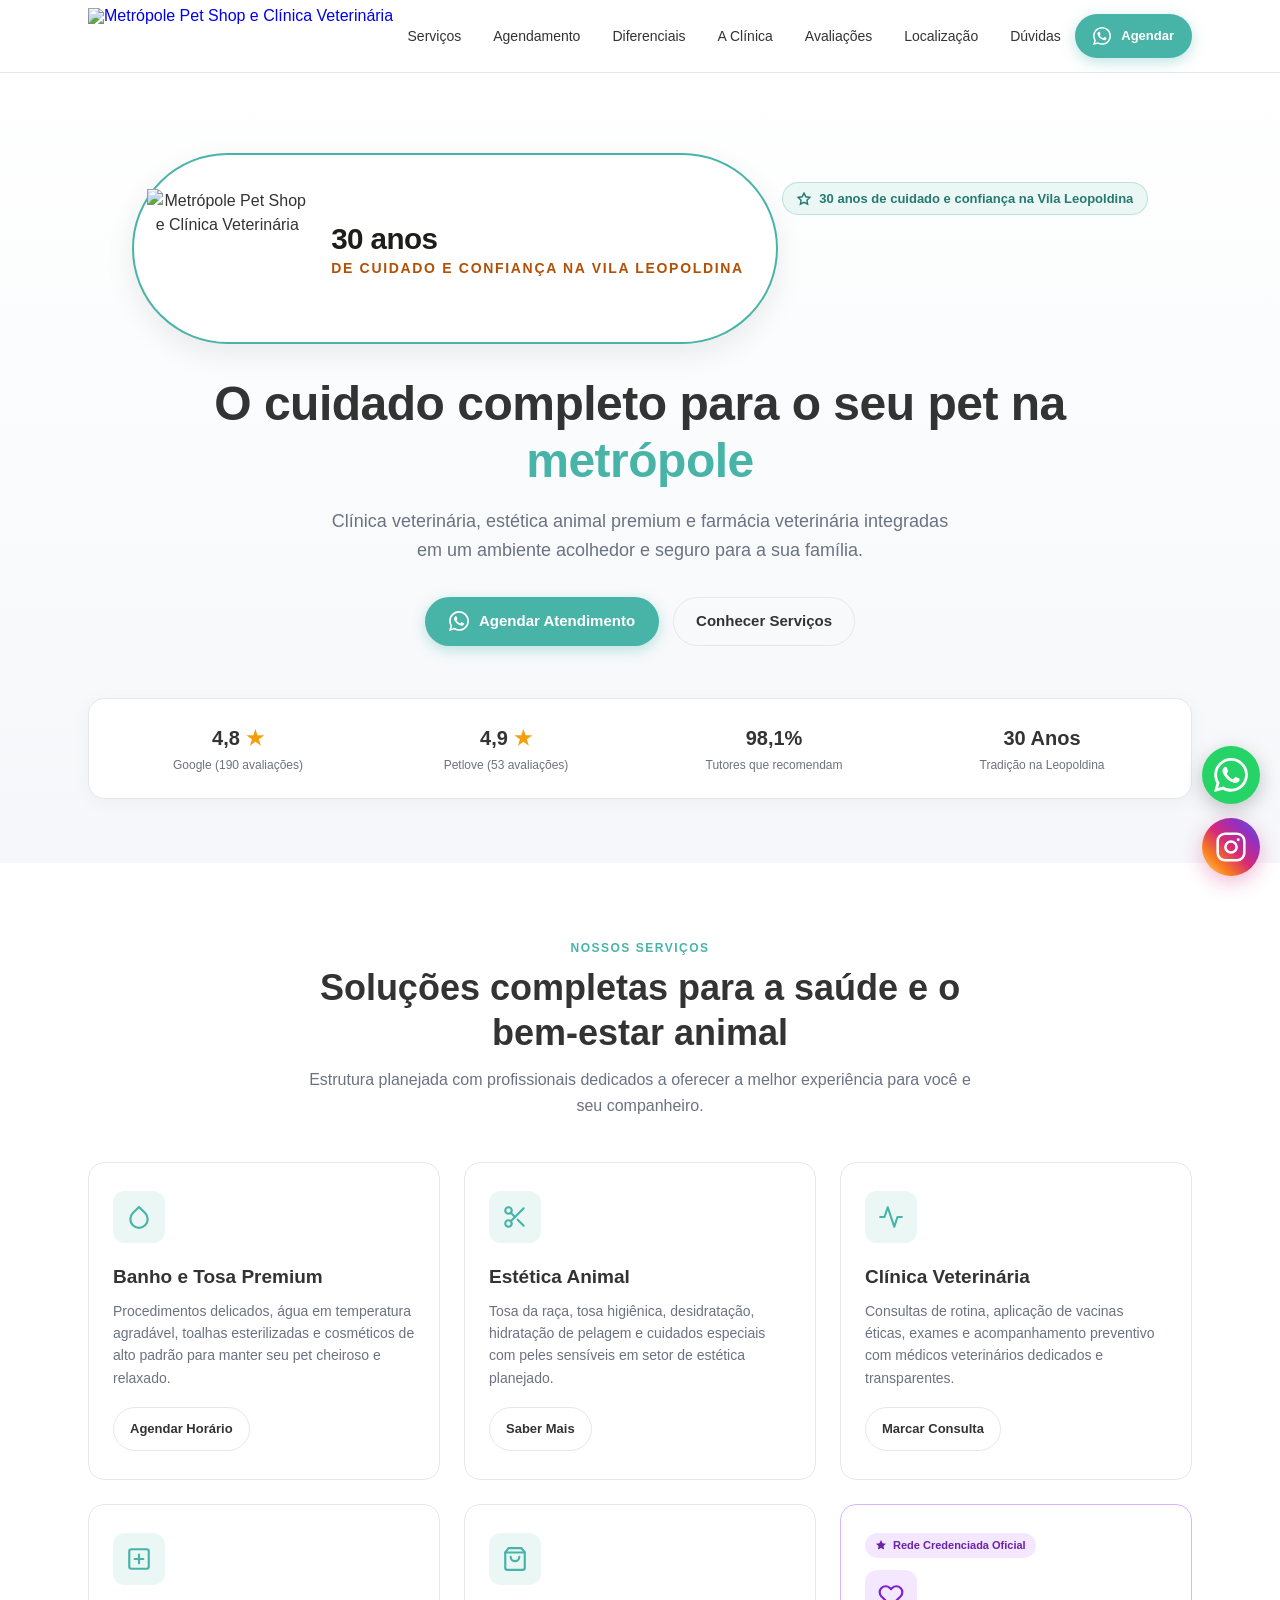
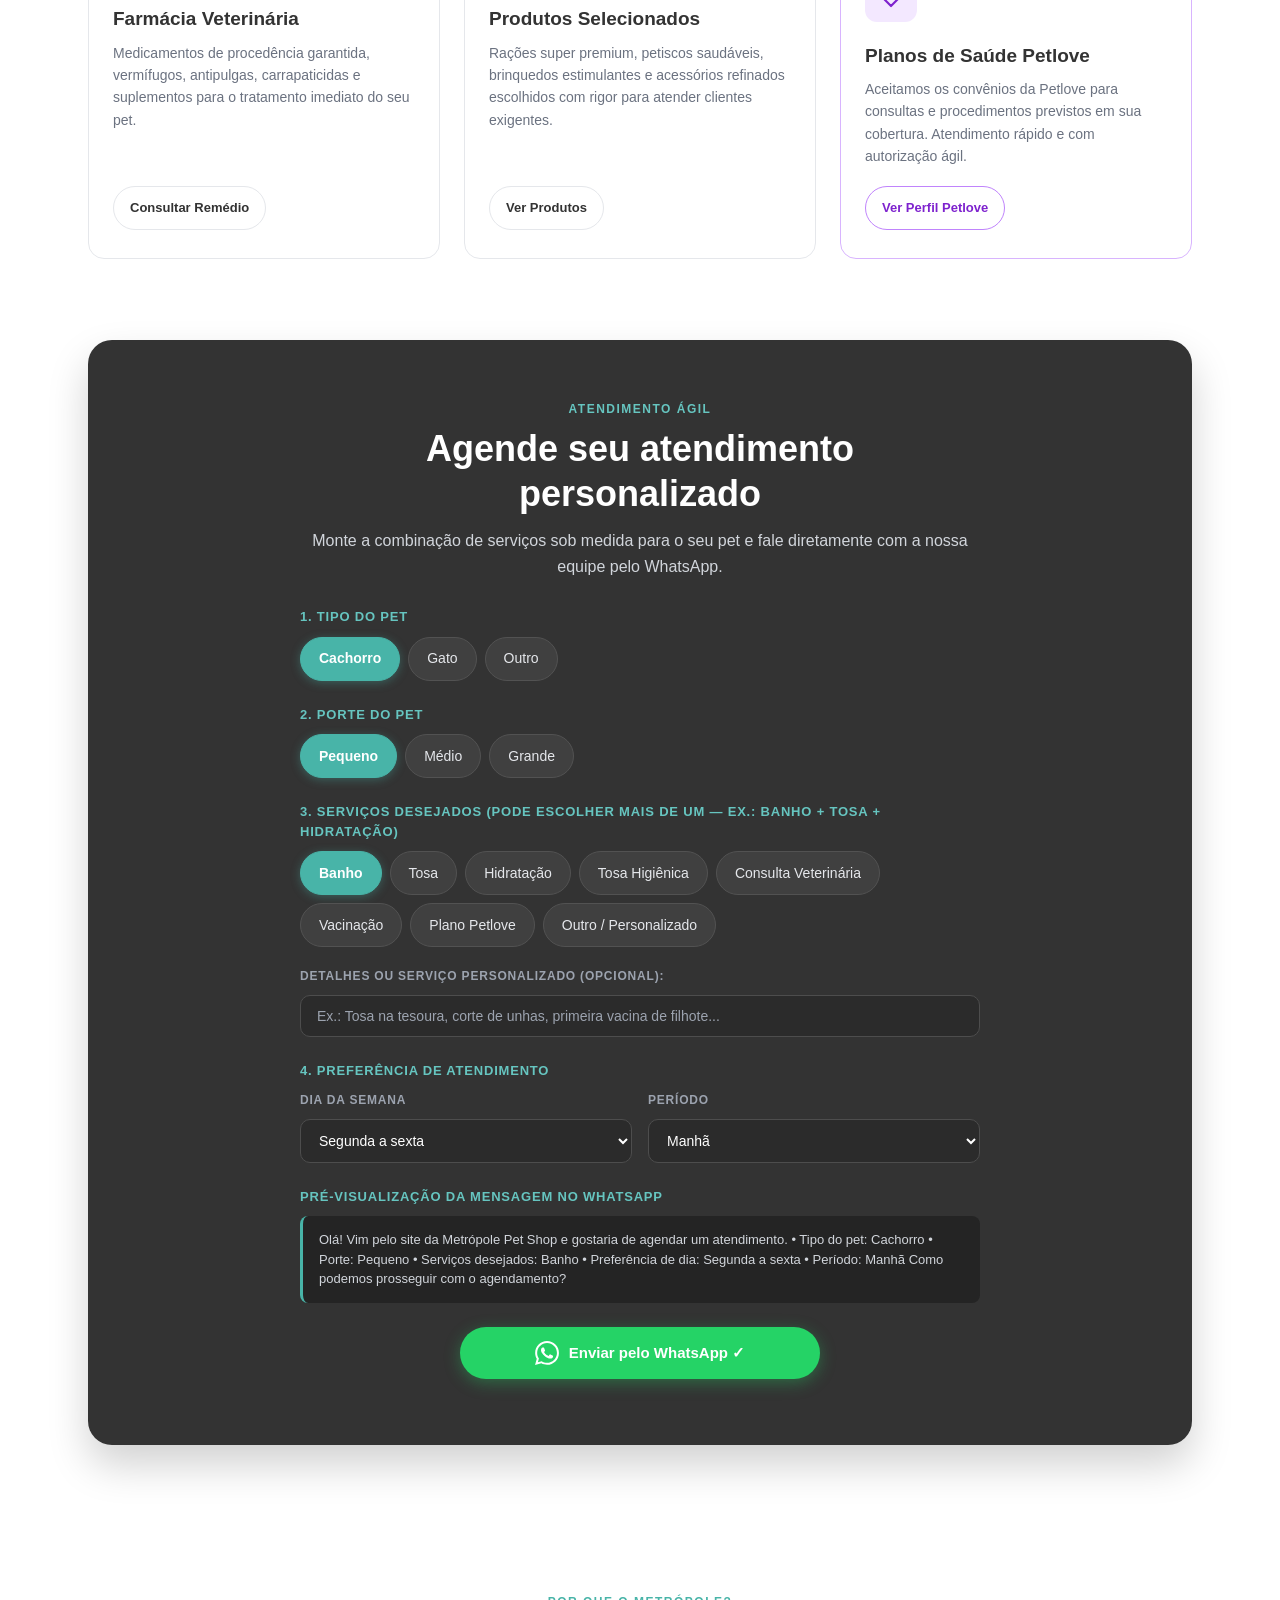
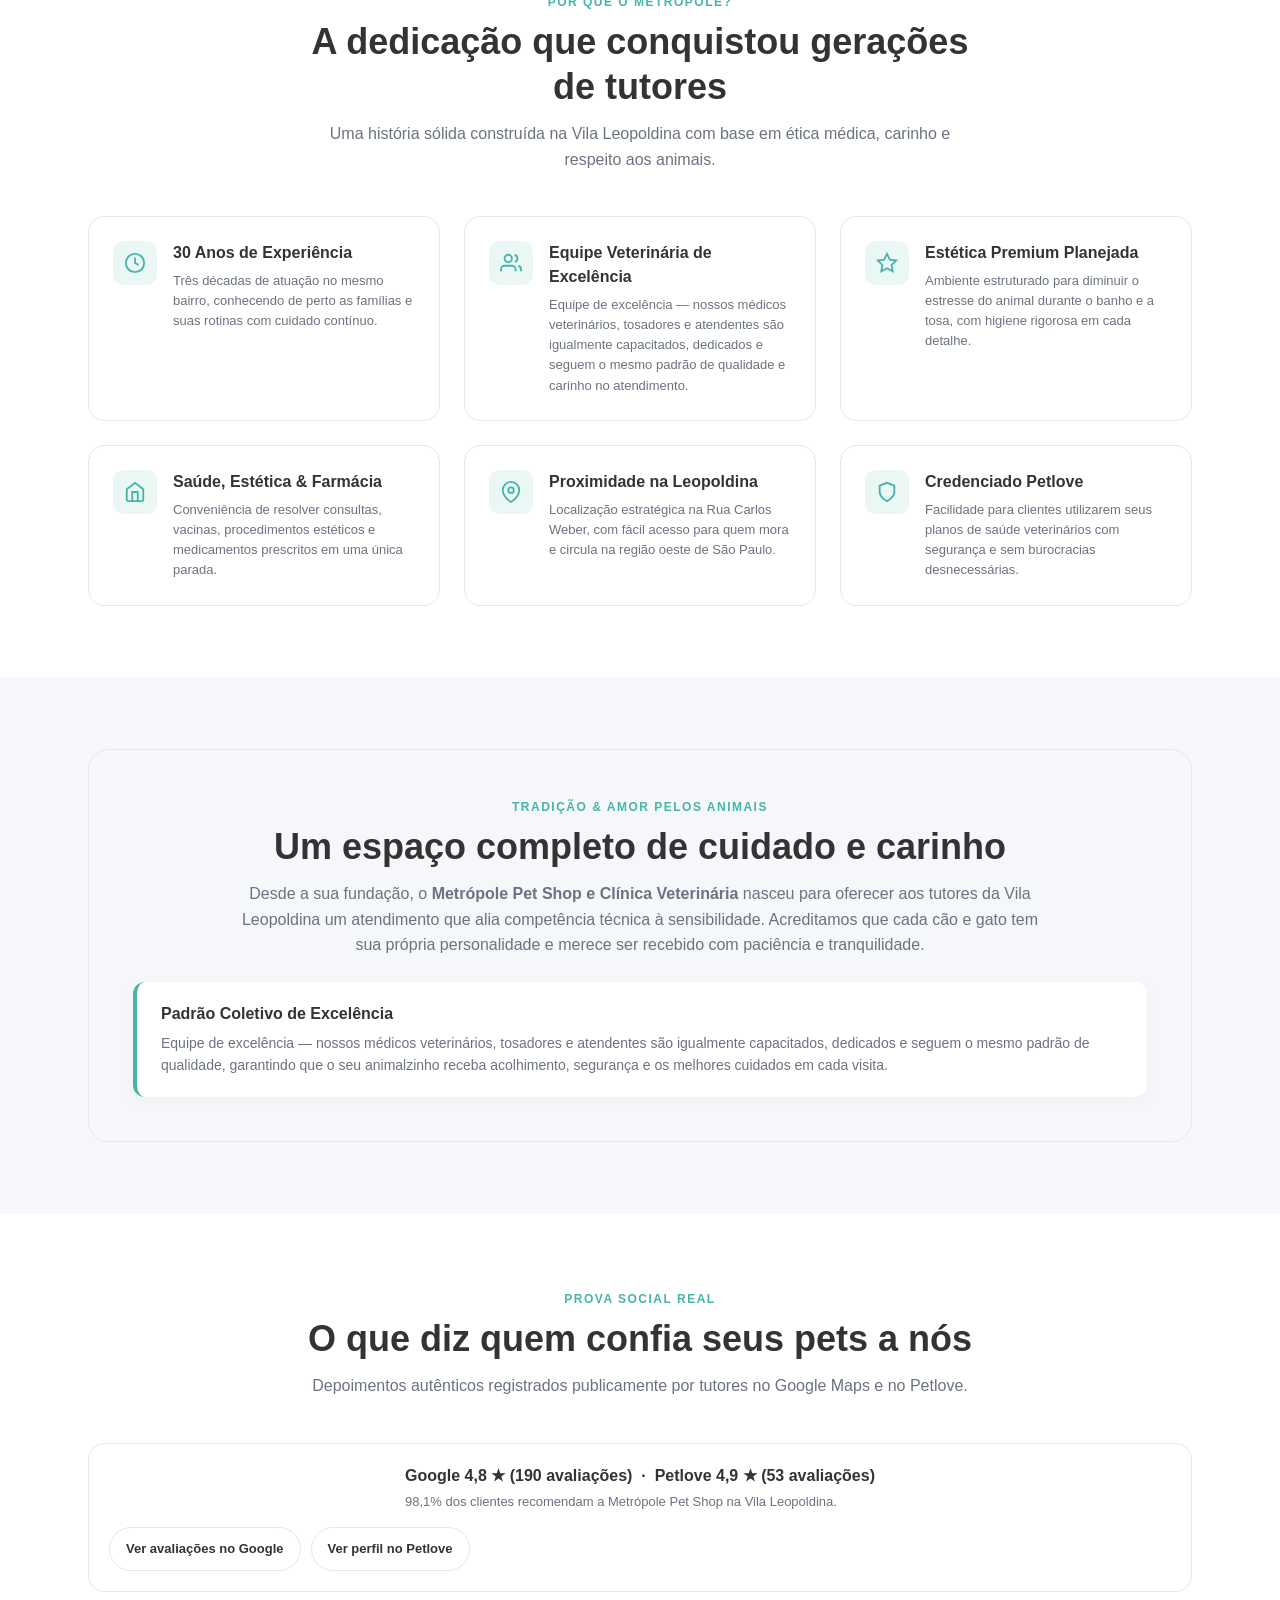
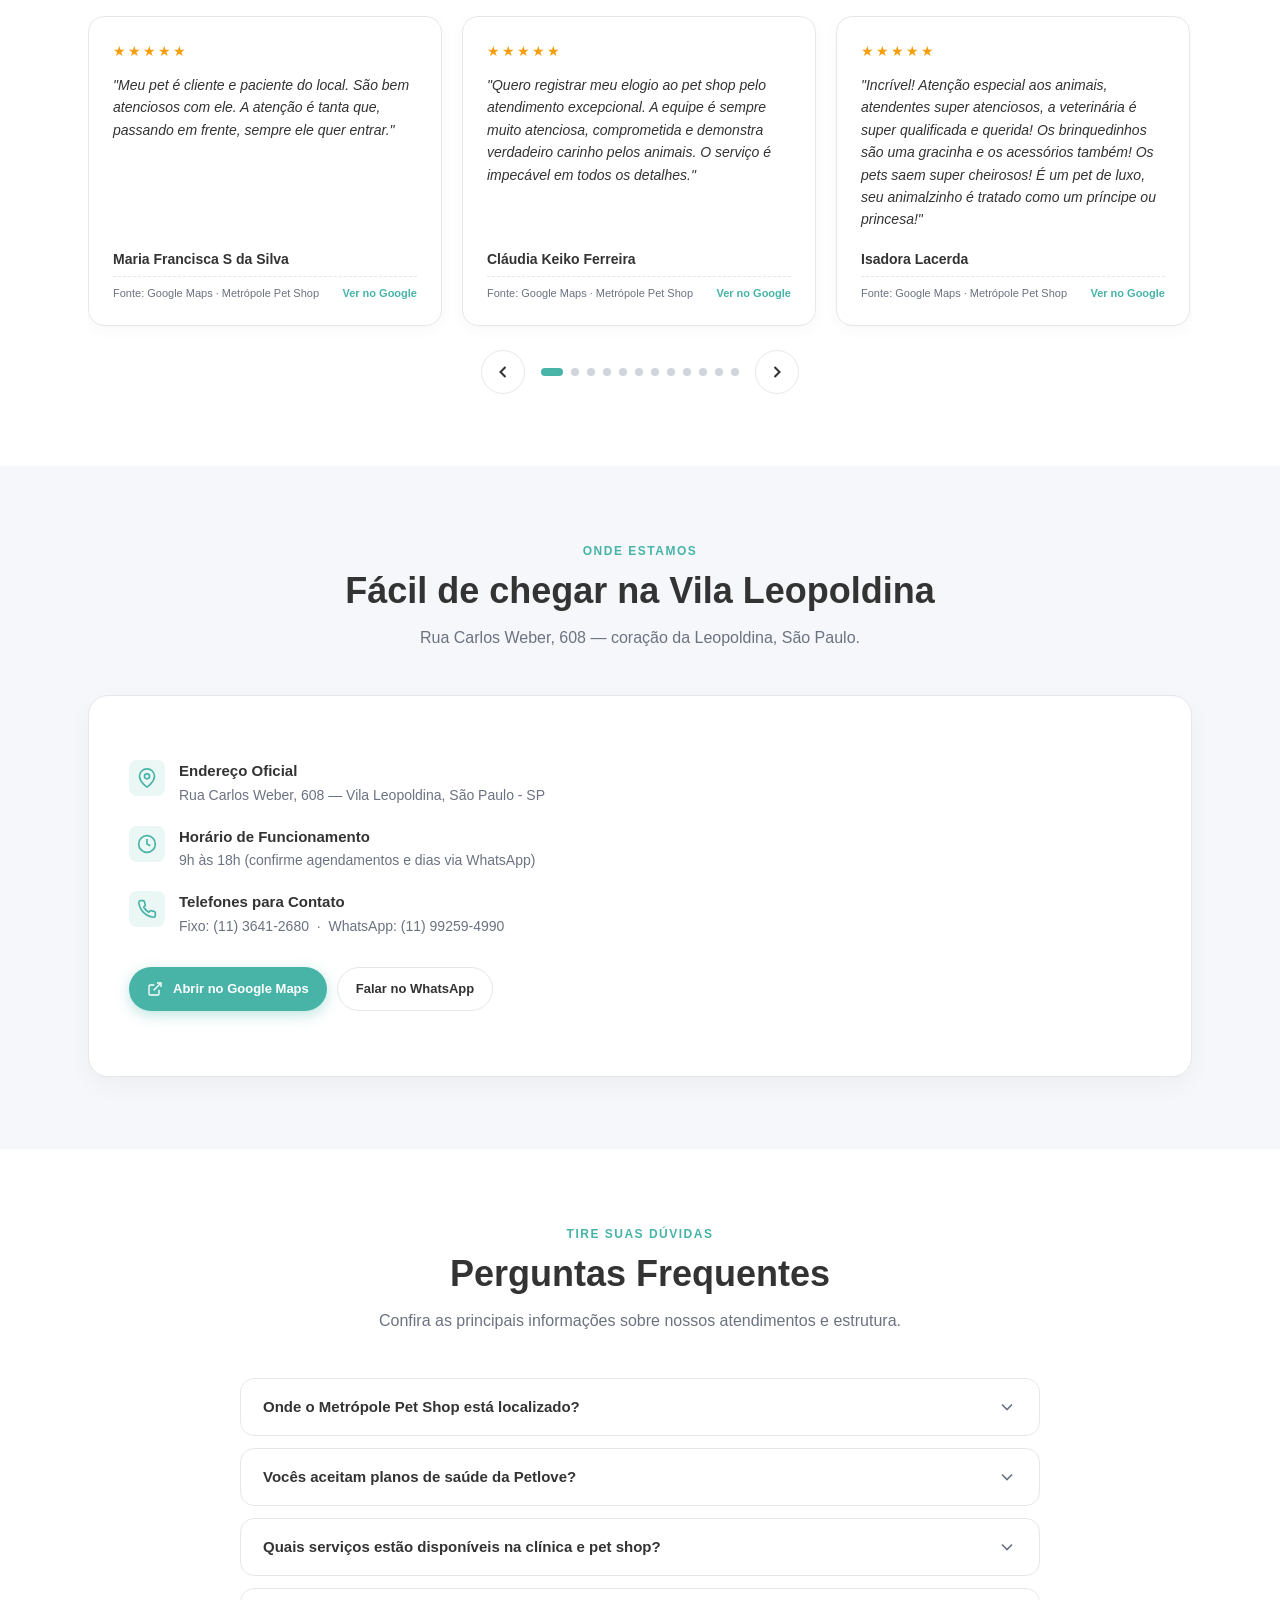
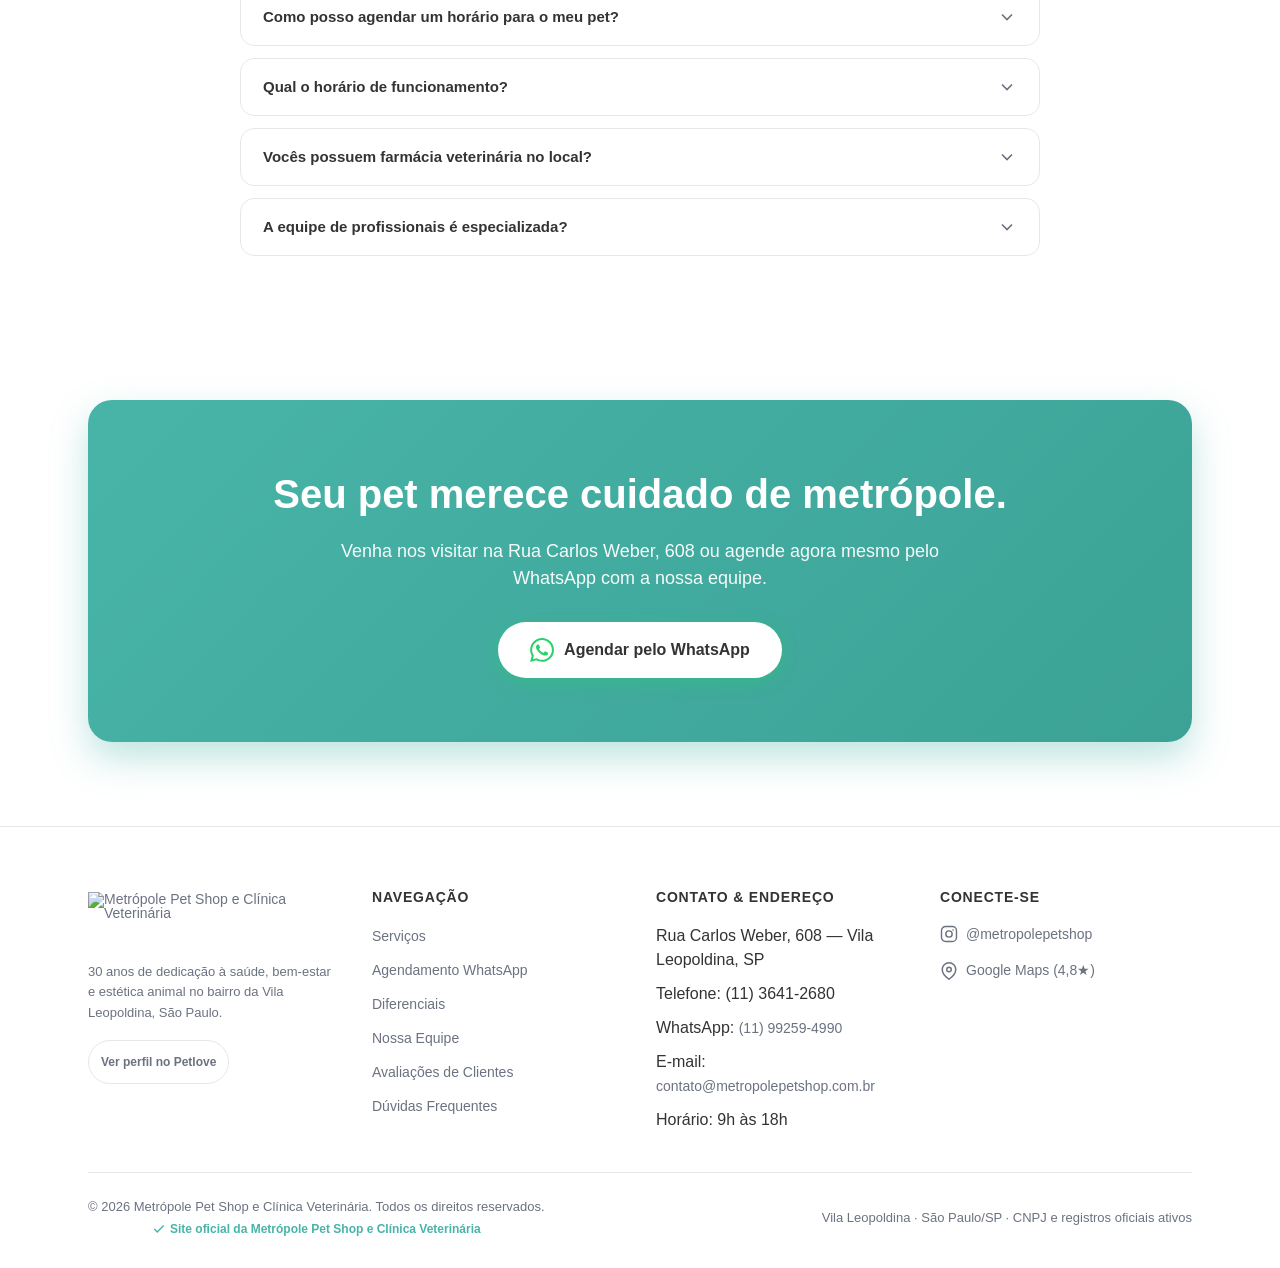
==== commit 4ddd608f: "v4: badge heroico com logo 120px no hero + efeitos de rolagem (reveal, header shadow)" ====
--- a/index.html
+++ b/index.html
@@ -80,6 +80,15 @@
     <!-- 2. HERO SECTION -->
     <section class="hero-section">
       <div class="mp-container">
+        <div class="hero-brand-heroic">
+          <div class="hero-avatar-badge">
+            <img src="logo.png" alt="Metrópole Pet Shop e Clínica Veterinária" class="hero-logo-img hero-logo-img-wide">
+          </div>
+          <div class="hero-brand-titles">
+            <span class="hero-brand-title">30 anos</span>
+            <span class="hero-brand-tagline">de cuidado e confiança na Vila Leopoldina</span>
+          </div>
+        </div>
         <div class="hero-badge">
           <svg width="14" height="14" viewBox="0 0 24 24" fill="none" stroke="currentColor" stroke-width="2.5"><path d="M12 2l3.09 6.26L22 9.27l-5 4.87 1.18 6.88L12 17.77l-6.18 3.25L7 14.14 2 9.27l6.91-1.01L12 2z"/></svg>
           30 anos de cuidado e confiança na Vila Leopoldina
--- a/assets/styles.css
+++ b/assets/styles.css
@@ -1182,3 +1182,137 @@
         height: 40px;
       }
     }
+
+    /* ===== Hero brand heroico (padrao Abelhinha) ===== */
+    .hero-brand-heroic {
+      display: inline-flex;
+      align-items: center;
+      gap: 1.5rem;
+      background: #FFFFFF;
+      padding: 0.85rem 2rem 0.85rem 0.85rem;
+      border-radius: 999px;
+      border: 2px solid var(--accent, #E87722);
+      box-shadow: 0 10px 30px rgba(0, 0, 0, 0.08);
+      margin-bottom: 2rem;
+      transition: transform 0.2s ease, box-shadow 0.2s ease;
+    }
+
+    .hero-brand-heroic:hover {
+      transform: translateY(-2px);
+      box-shadow: 0 14px 36px rgba(0, 0, 0, 0.12);
+    }
+
+    .hero-avatar-badge {
+      width: 160px;
+      height: 160px;
+      display: flex;
+      align-items: center;
+      justify-content: center;
+      flex-shrink: 0;
+      position: relative;
+    }
+
+    .hero-logo-img {
+      width: 160px;
+      height: 160px;
+      object-fit: contain;
+      display: block;
+      transition: transform 0.3s ease;
+    }
+
+    .hero-brand-heroic:hover .hero-logo-img {
+      transform: scale(1.05);
+    }
+
+    .hero-logo-img-wide {
+      width: auto;
+      max-width: 260px;
+      height: 120px;
+    }
+
+    .hero-brand-titles {
+      text-align: left;
+      line-height: 1.15;
+    }
+
+    .hero-brand-title {
+      font-size: 1.85rem;
+      font-weight: 900;
+      letter-spacing: -0.02em;
+      display: block;
+      color: var(--brand-dark, #1D1D1B);
+    }
+
+    .hero-brand-title span {
+      color: var(--accent, #E87722);
+    }
+
+    .hero-brand-tagline {
+      font-size: 0.875rem;
+      font-weight: 800;
+      text-transform: uppercase;
+      letter-spacing: 0.12em;
+      color: var(--accent-text, #B25006);
+      display: block;
+      margin-top: 4px;
+    }
+
+    @media (max-width: 640px) {
+      .hero-brand-heroic {
+        flex-direction: column;
+        border-radius: 28px;
+        padding: 1.25rem 1.5rem;
+        gap: 0.85rem;
+        text-align: center;
+      }
+
+      .hero-avatar-badge {
+        width: 120px;
+        height: 120px;
+      }
+
+      .hero-logo-img {
+        width: 120px;
+        height: 120px;
+      }
+
+      .hero-logo-img-wide {
+        height: 90px;
+        max-width: 200px;
+      }
+
+      .hero-brand-titles {
+        text-align: center;
+      }
+    }
+
+    /* ===== Efeitos de rolagem (reveal suave) ===== */
+    .reveal {
+      opacity: 0;
+      transform: translateY(24px);
+      transition: opacity 0.6s ease, transform 0.6s ease;
+      will-change: opacity, transform;
+    }
+
+    .reveal.visible {
+      opacity: 1;
+      transform: translateY(0);
+    }
+
+    .reveal-delay-1 { transition-delay: 0.1s; }
+    .reveal-delay-2 { transition-delay: 0.2s; }
+    .reveal-delay-3 { transition-delay: 0.3s; }
+
+    @media (prefers-reduced-motion: reduce) {
+      .reveal {
+        opacity: 1;
+        transform: none;
+        transition: none;
+      }
+    }
+
+    /* Header ganha sombra ao rolar */
+    header.site-header.scrolled,
+    .header-nav.scrolled {
+      box-shadow: 0 4px 20px rgba(0, 0, 0, 0.08);
+    }
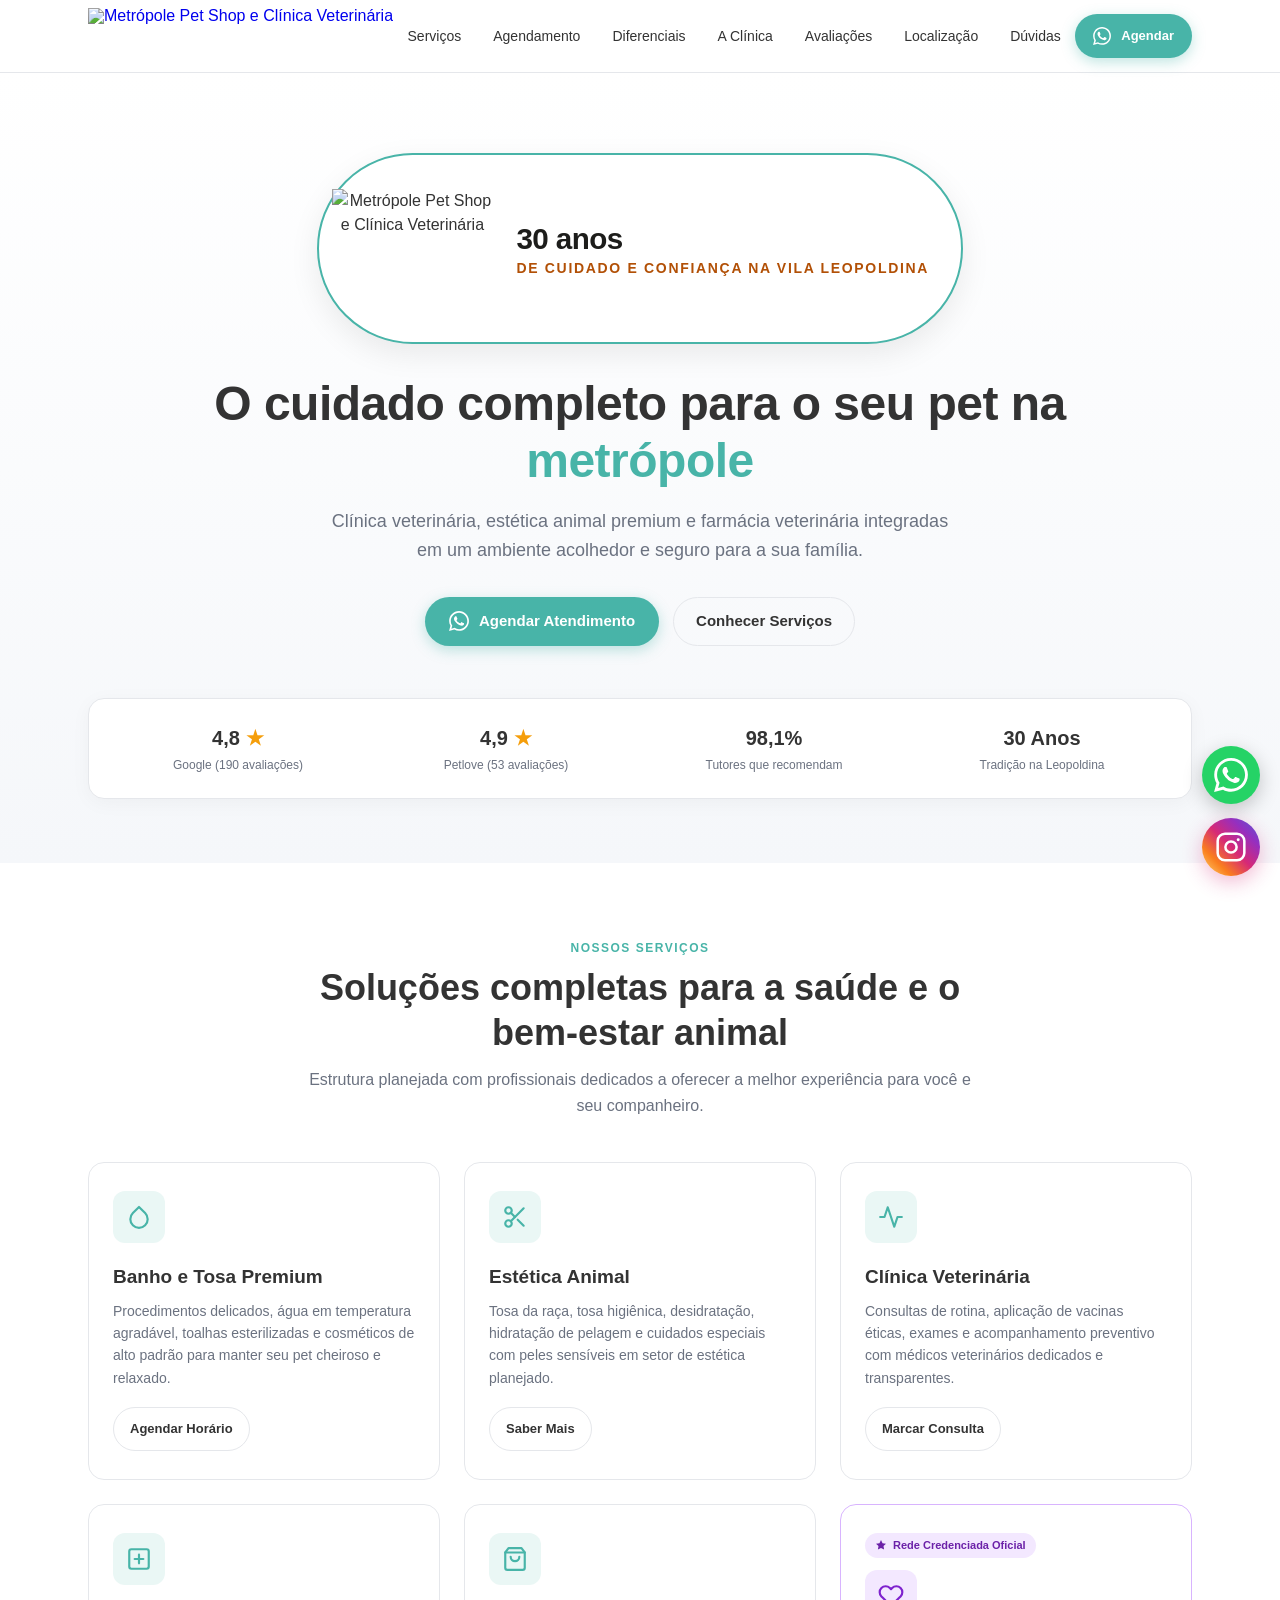
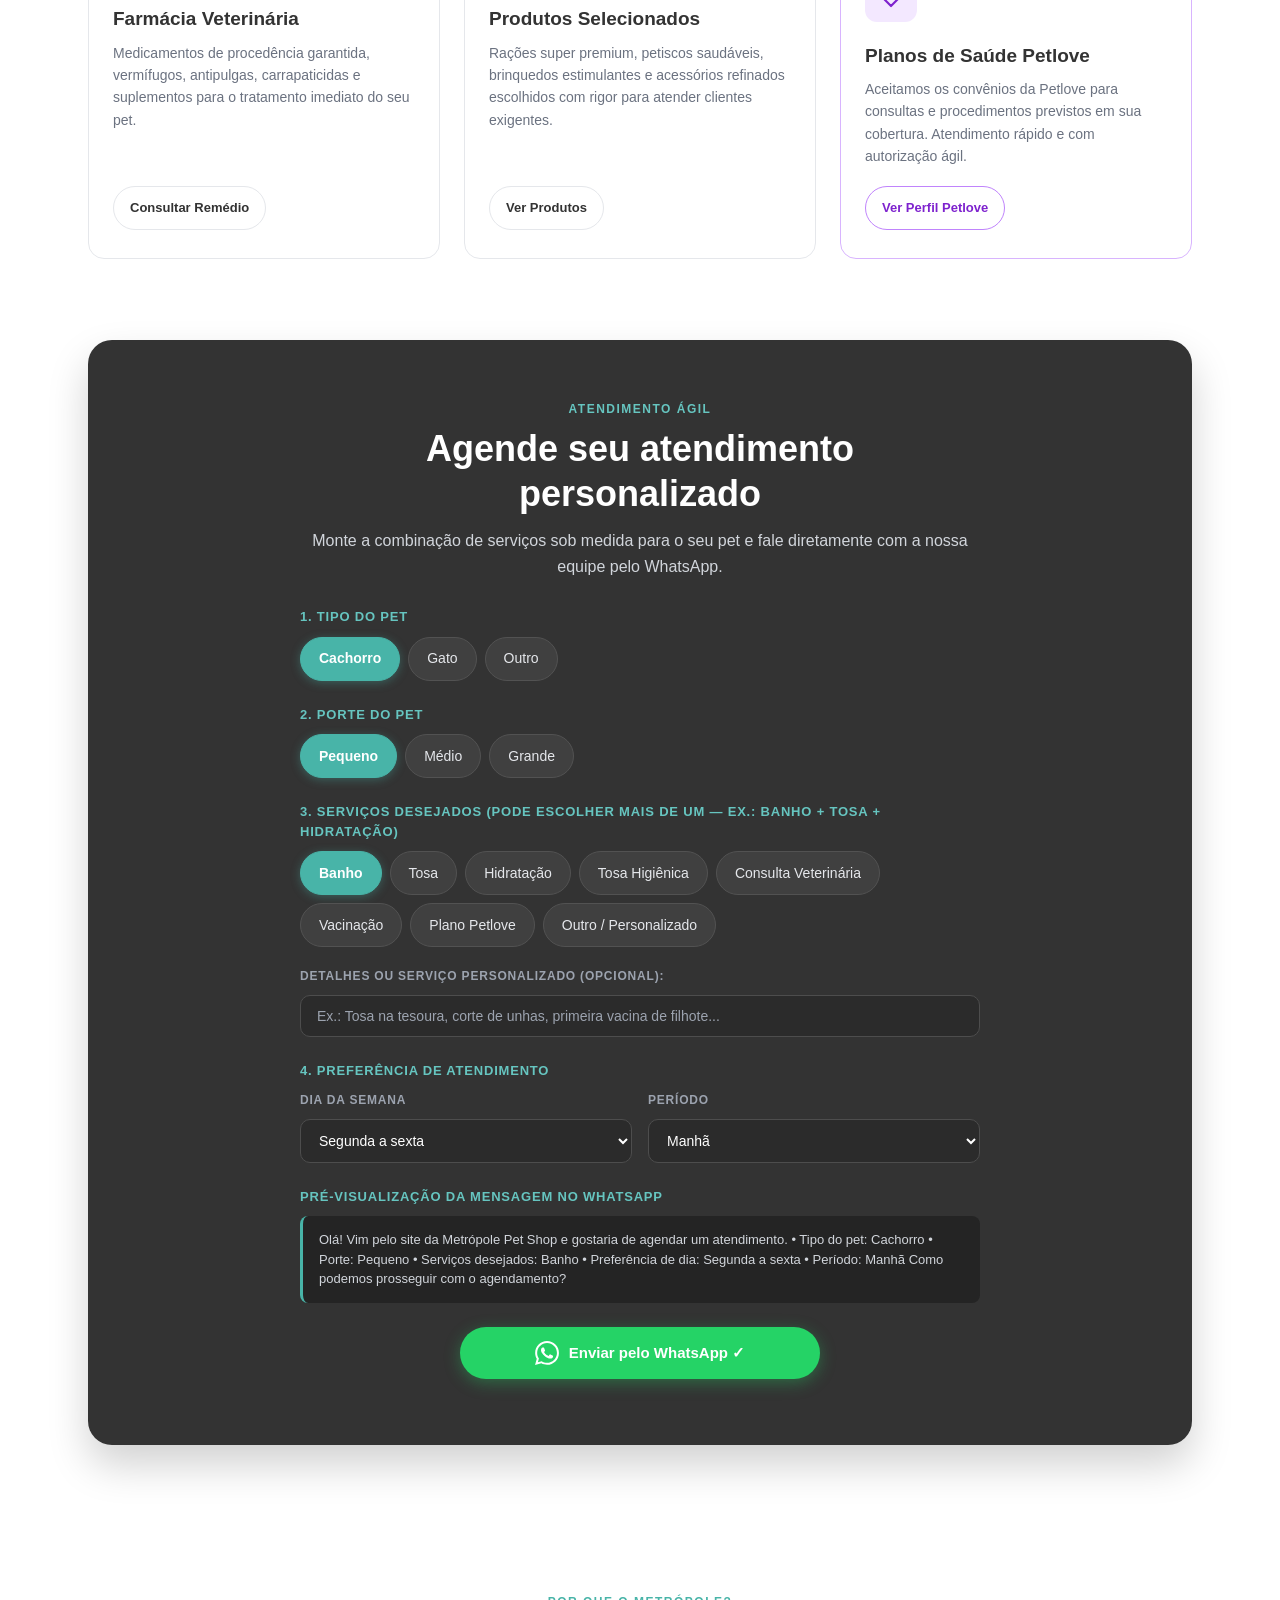
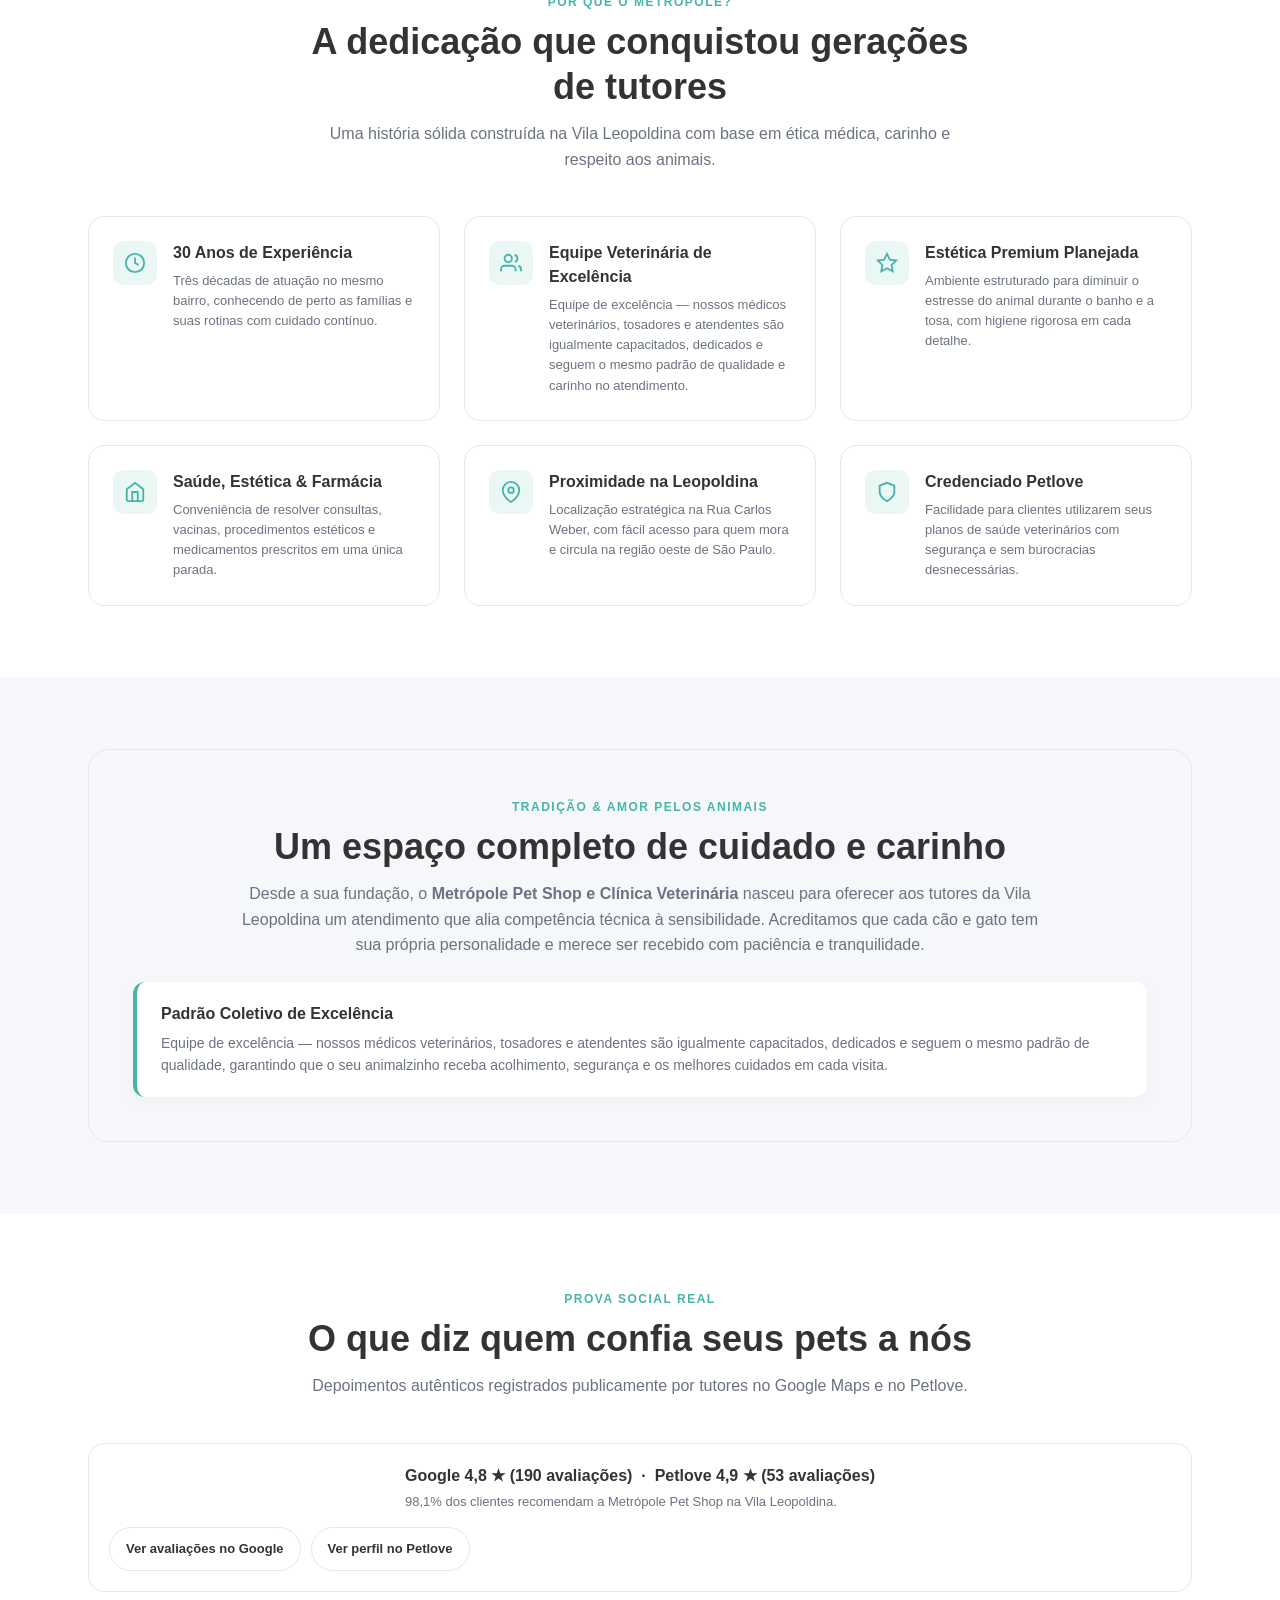
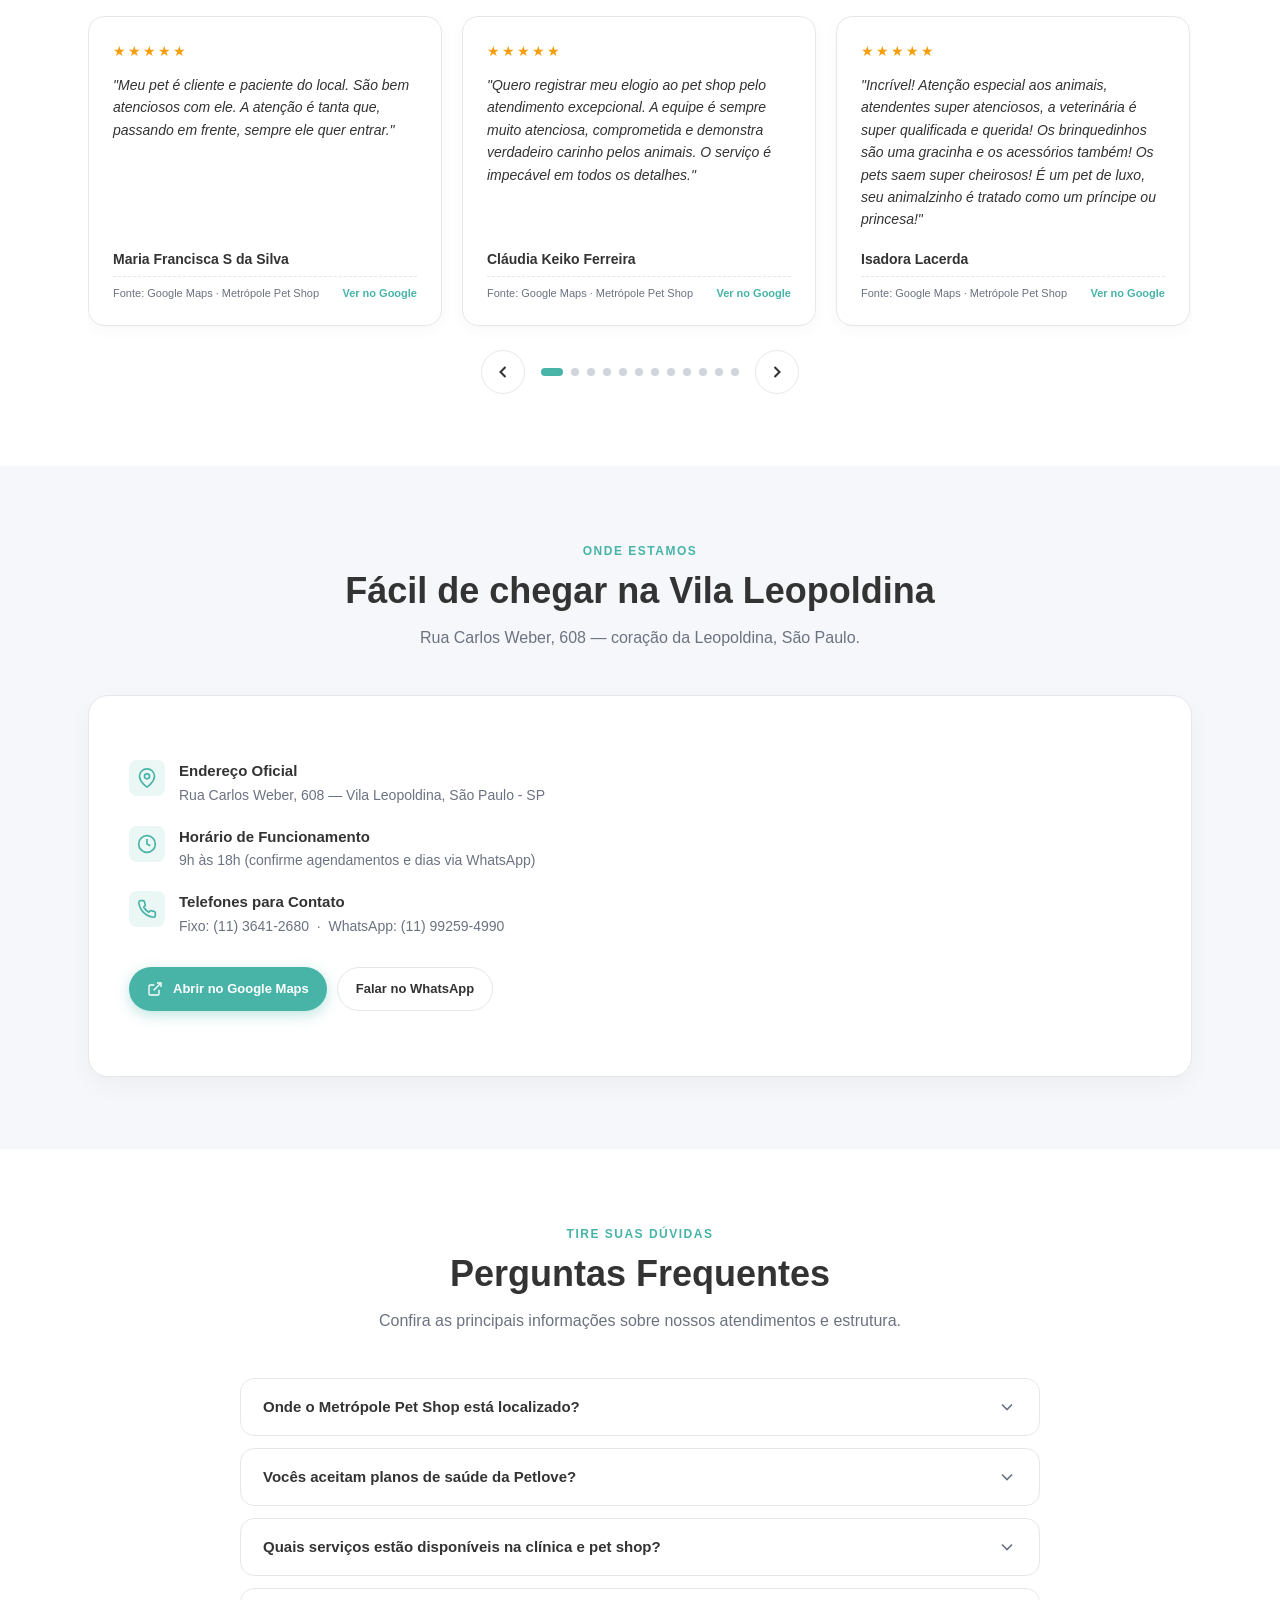
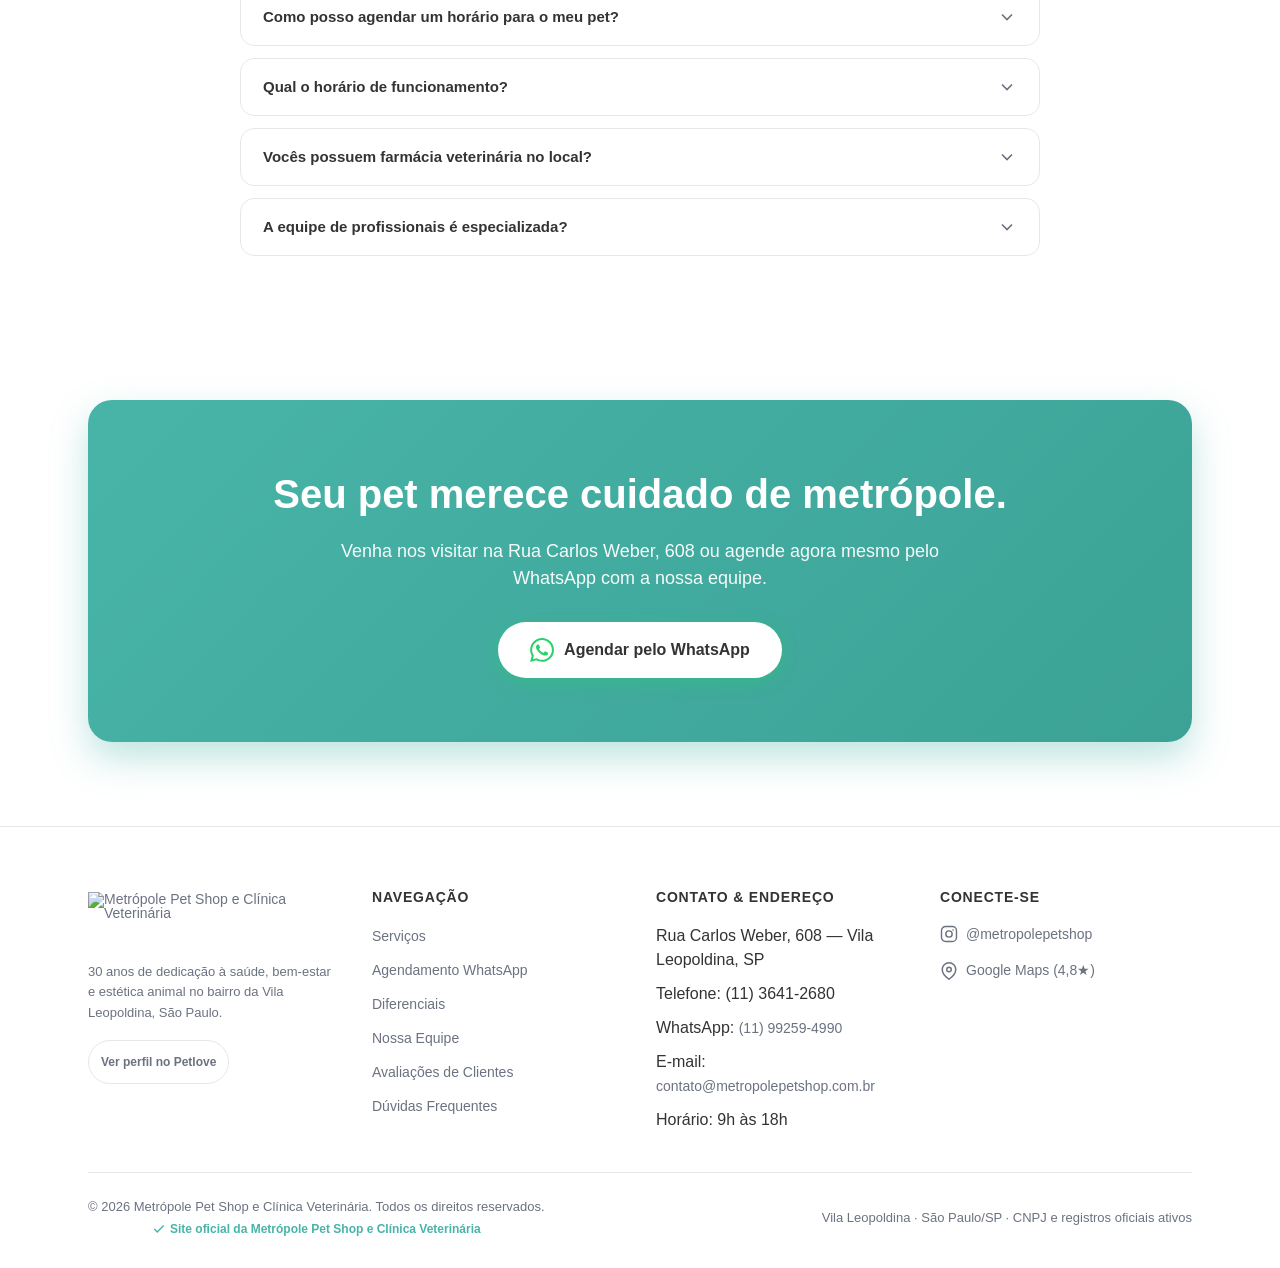
==== commit 53528ef0: "v4.1: hero-badge duplicado removido (redundancia com badge heroico)" ====
--- a/index.html
+++ b/index.html
@@ -89,10 +89,6 @@
             <span class="hero-brand-tagline">de cuidado e confiança na Vila Leopoldina</span>
           </div>
         </div>
-        <div class="hero-badge">
-          <svg width="14" height="14" viewBox="0 0 24 24" fill="none" stroke="currentColor" stroke-width="2.5"><path d="M12 2l3.09 6.26L22 9.27l-5 4.87 1.18 6.88L12 17.77l-6.18 3.25L7 14.14 2 9.27l6.91-1.01L12 2z"/></svg>
-          30 anos de cuidado e confiança na Vila Leopoldina
-        </div>
         <h1 class="hero-title">O cuidado completo para o seu pet na <span>metrópole</span></h1>
         <p class="hero-sub">Clínica veterinária, estética animal premium e farmácia veterinária integradas em um ambiente acolhedor e seguro para a sua família.</p>
         
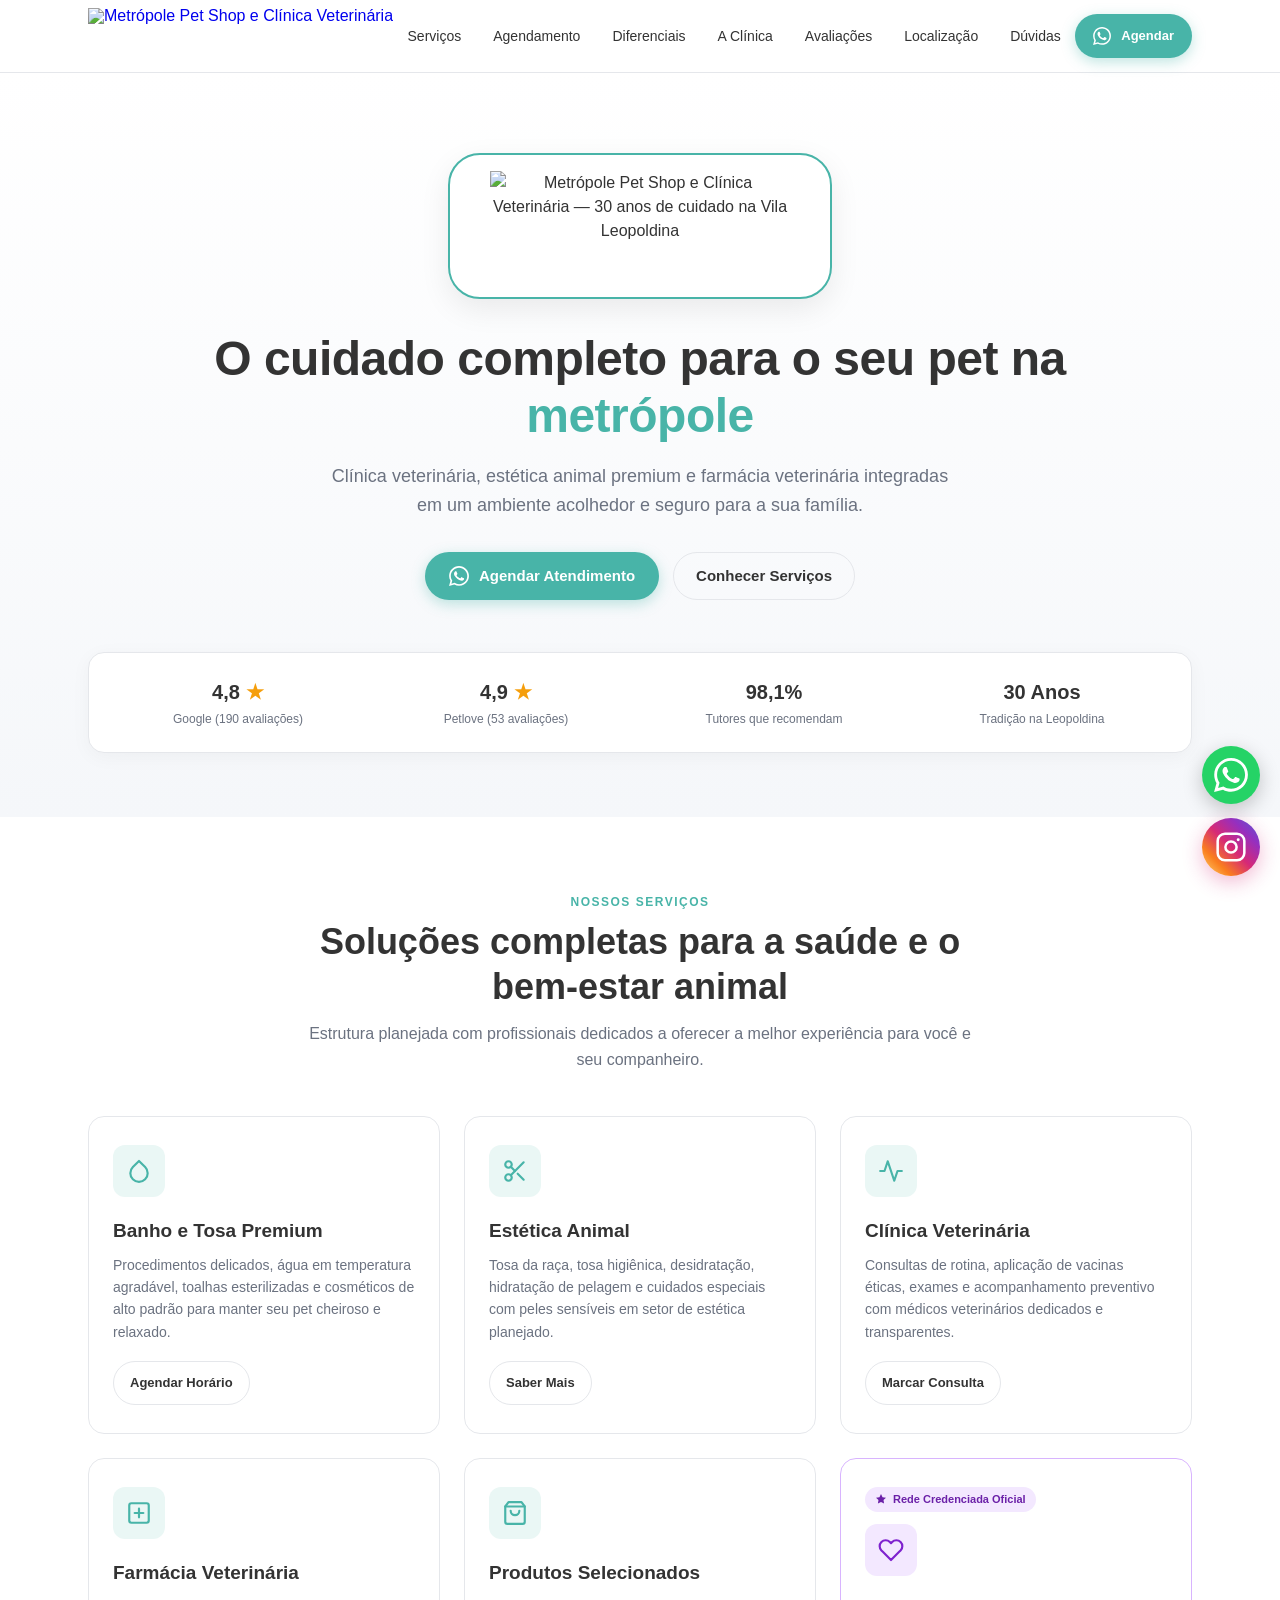
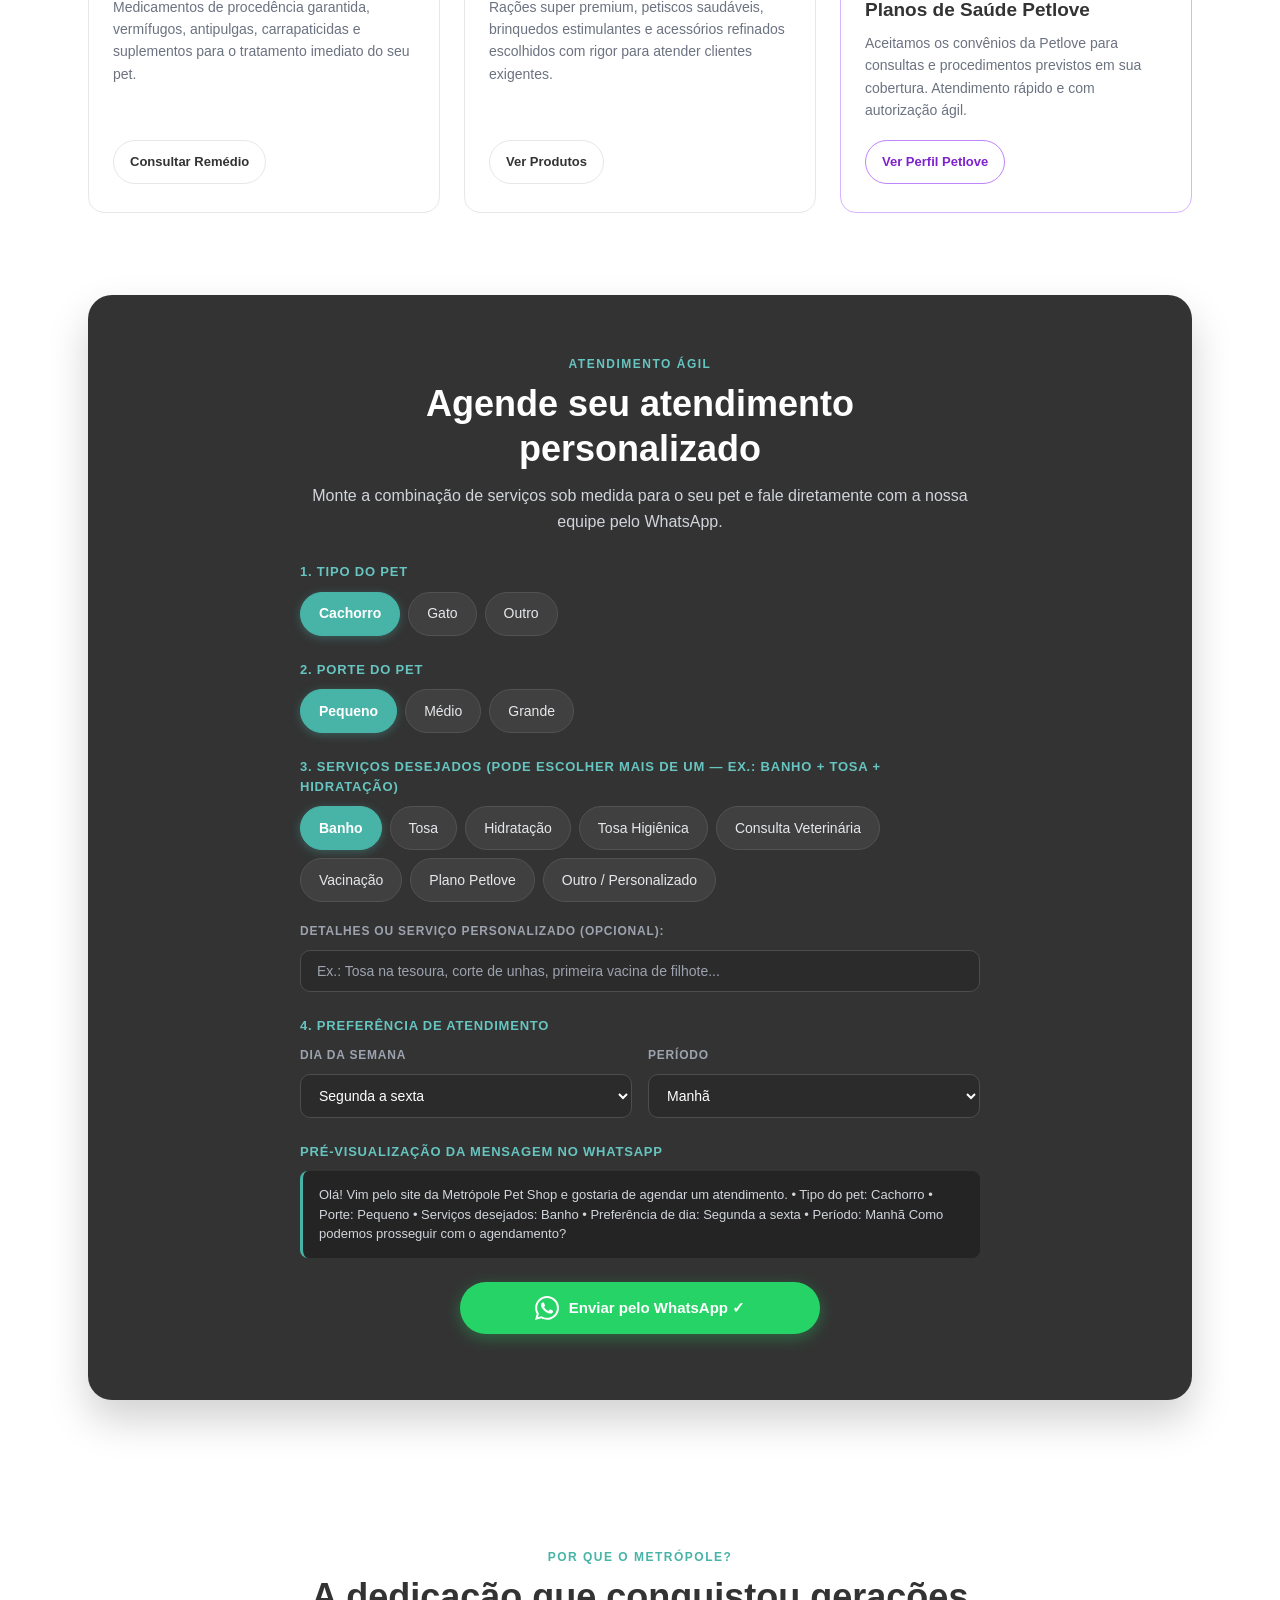
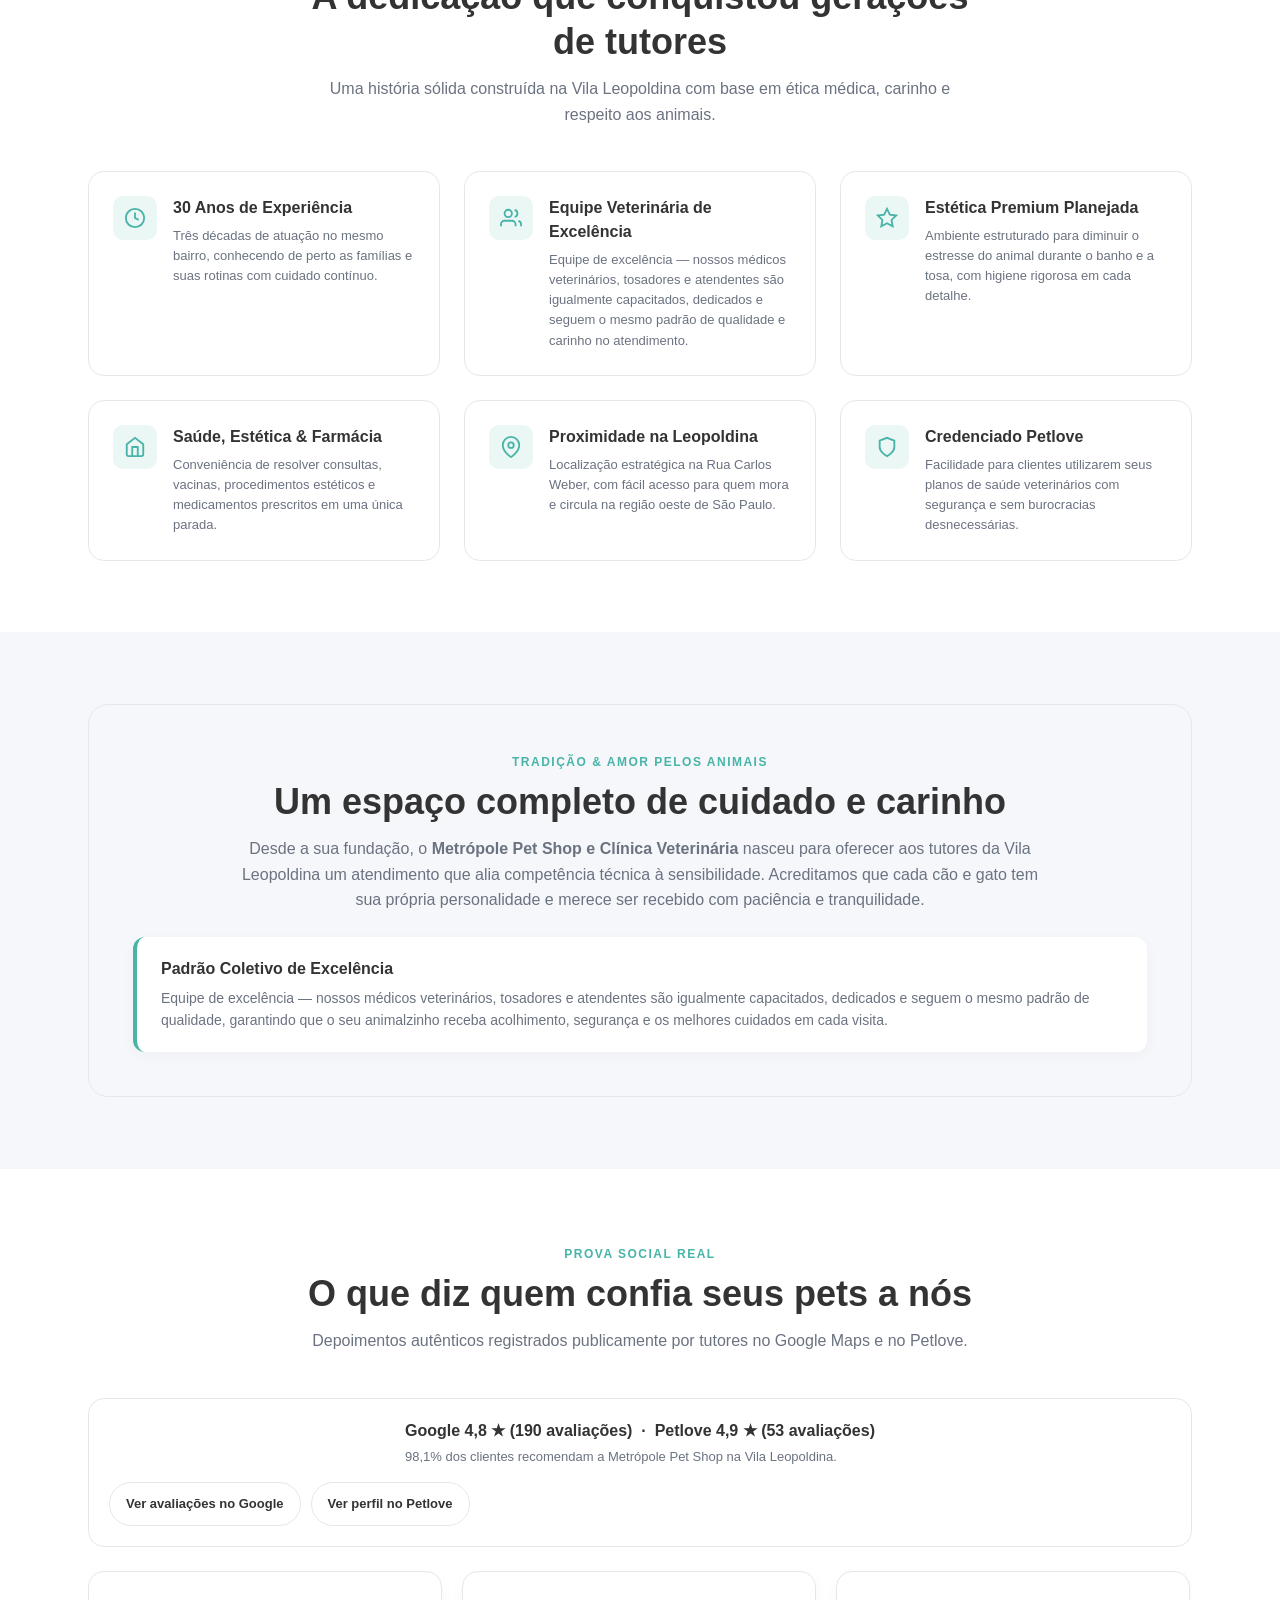
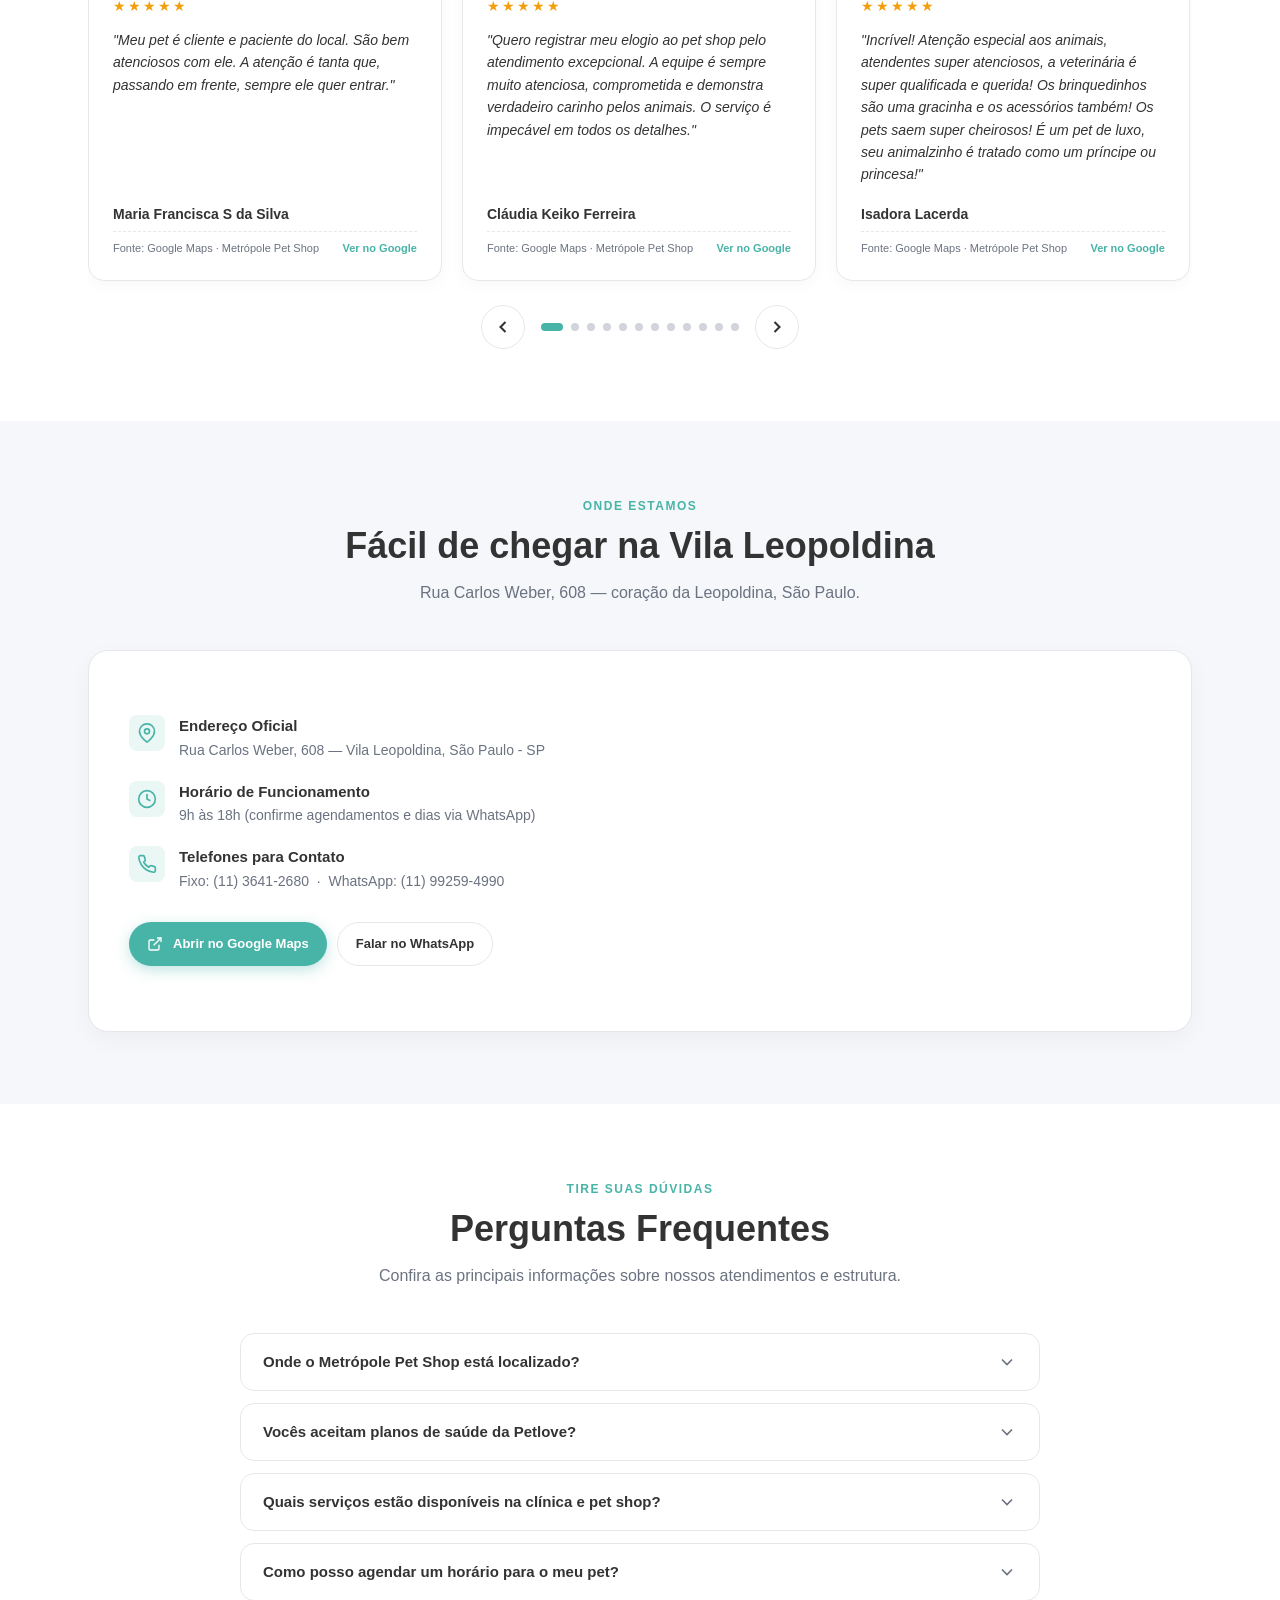
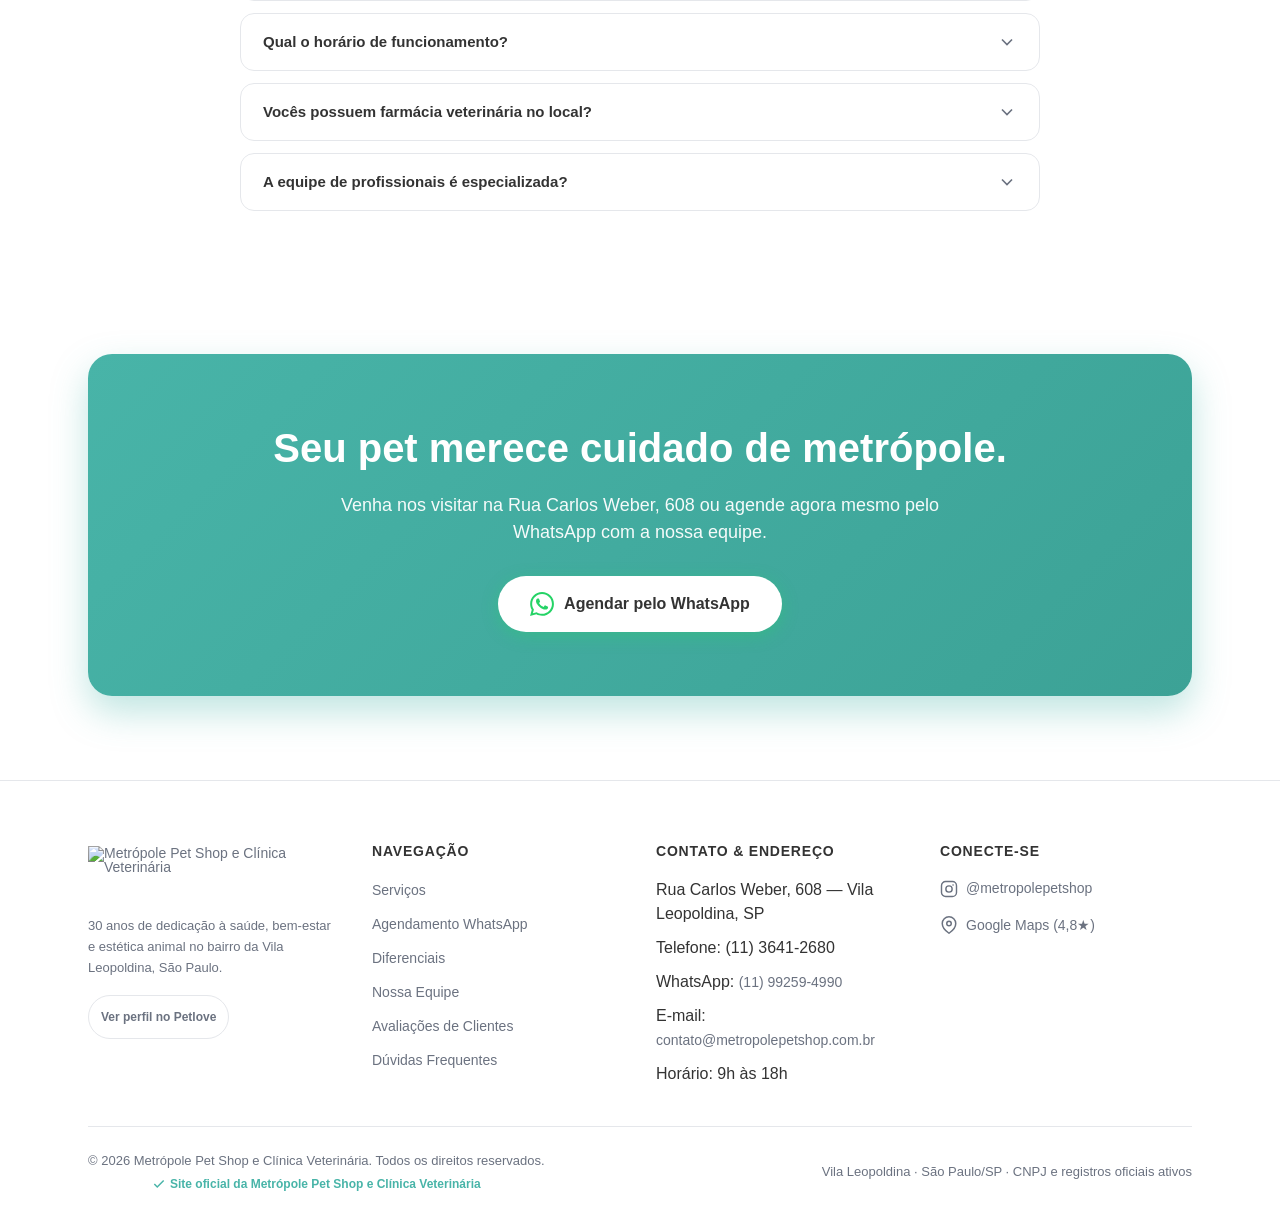
==== commit 87192811: "v4.2: badge heroico so com o logo (texto repetido removido)" ====
--- a/index.html
+++ b/index.html
@@ -80,14 +80,8 @@
     <!-- 2. HERO SECTION -->
     <section class="hero-section">
       <div class="mp-container">
-        <div class="hero-brand-heroic">
-          <div class="hero-avatar-badge">
-            <img src="logo.png" alt="Metrópole Pet Shop e Clínica Veterinária" class="hero-logo-img hero-logo-img-wide">
-          </div>
-          <div class="hero-brand-titles">
-            <span class="hero-brand-title">30 anos</span>
-            <span class="hero-brand-tagline">de cuidado e confiança na Vila Leopoldina</span>
-          </div>
+        <div class="hero-brand-heroic hero-brand-heroic-solo">
+          <img src="logo.png" alt="Metrópole Pet Shop e Clínica Veterinária — 30 anos de cuidado na Vila Leopoldina" class="hero-logo-img-wide">
         </div>
         <h1 class="hero-title">O cuidado completo para o seu pet na <span>metrópole</span></h1>
         <p class="hero-sub">Clínica veterinária, estética animal premium e farmácia veterinária integradas em um ambiente acolhedor e seguro para a sua família.</p>
--- a/assets/styles.css
+++ b/assets/styles.css
@@ -1316,3 +1316,39 @@
     .header-nav.scrolled {
       box-shadow: 0 4px 20px rgba(0, 0, 0, 0.08);
     }
+
+    .hero-brand-heroic-solo {
+      display: inline-flex;
+      align-items: center;
+      justify-content: center;
+      background: #FFFFFF;
+      padding: 1rem 2.5rem;
+      border-radius: 32px;
+      border: 2px solid var(--accent, #48B4A8);
+      box-shadow: 0 10px 30px rgba(0, 0, 0, 0.08);
+      margin-bottom: 2rem;
+      transition: transform 0.2s ease, box-shadow 0.2s ease;
+    }
+
+    .hero-brand-heroic-solo:hover {
+      transform: translateY(-2px);
+      box-shadow: 0 14px 36px rgba(0, 0, 0, 0.12);
+    }
+
+    .hero-brand-heroic-solo .hero-logo-img-wide {
+      height: 110px;
+      max-width: 300px;
+      width: auto;
+    }
+
+    @media (max-width: 640px) {
+      .hero-brand-heroic-solo {
+        padding: 0.85rem 1.5rem;
+        border-radius: 24px;
+      }
+
+      .hero-brand-heroic-solo .hero-logo-img-wide {
+        height: 80px;
+        max-width: 220px;
+      }
+    }
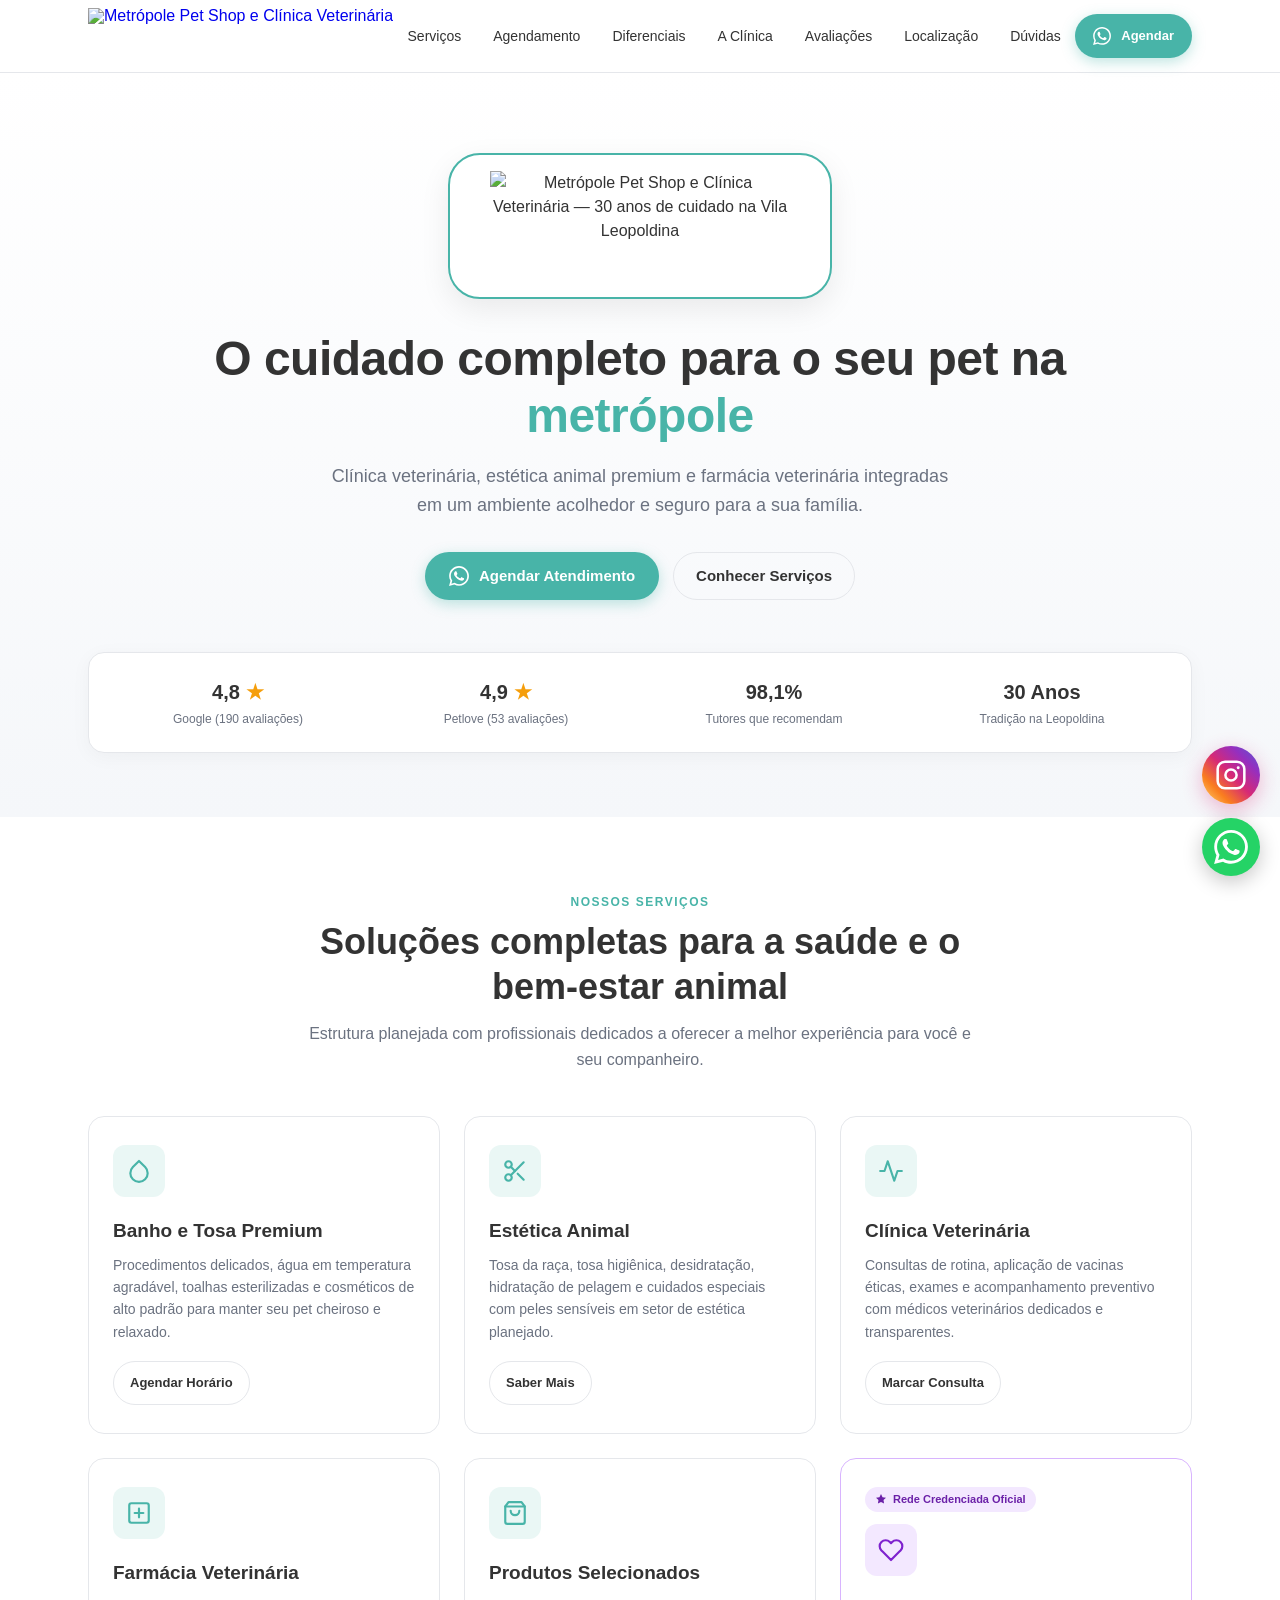
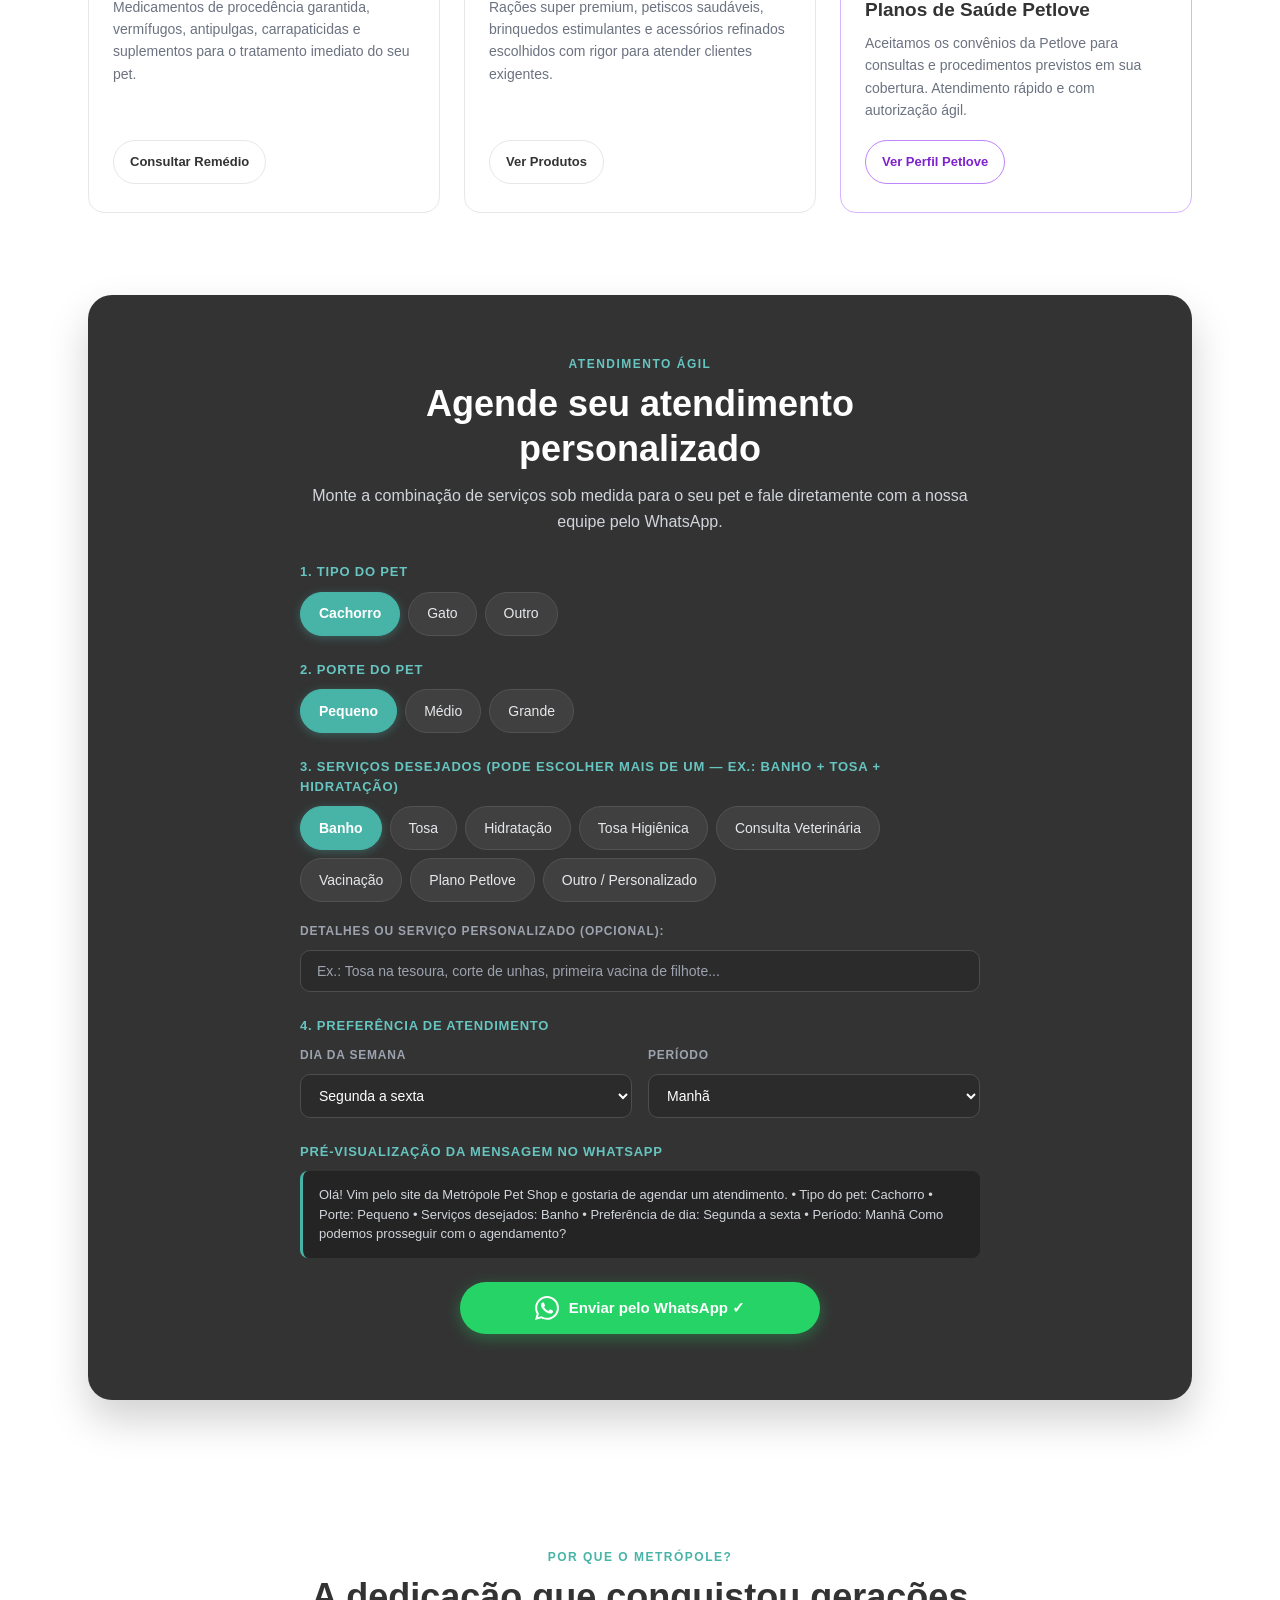
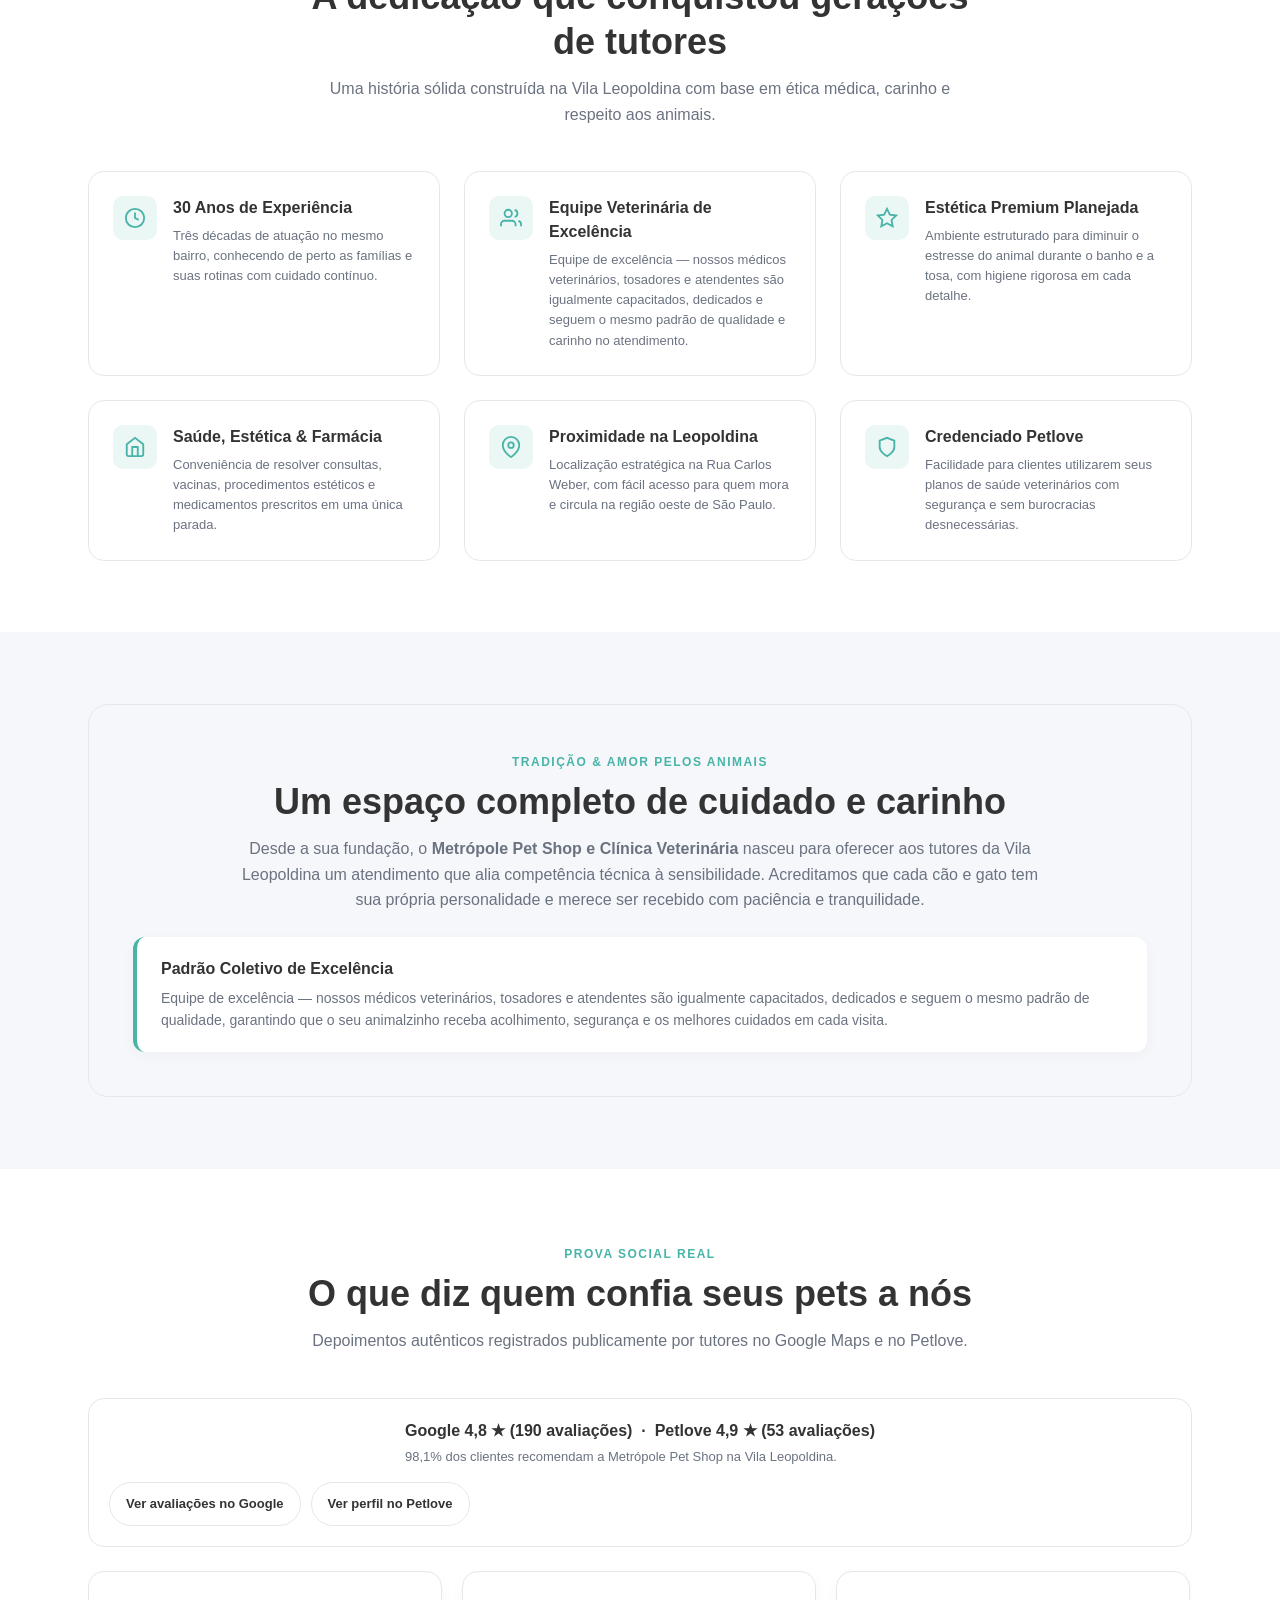
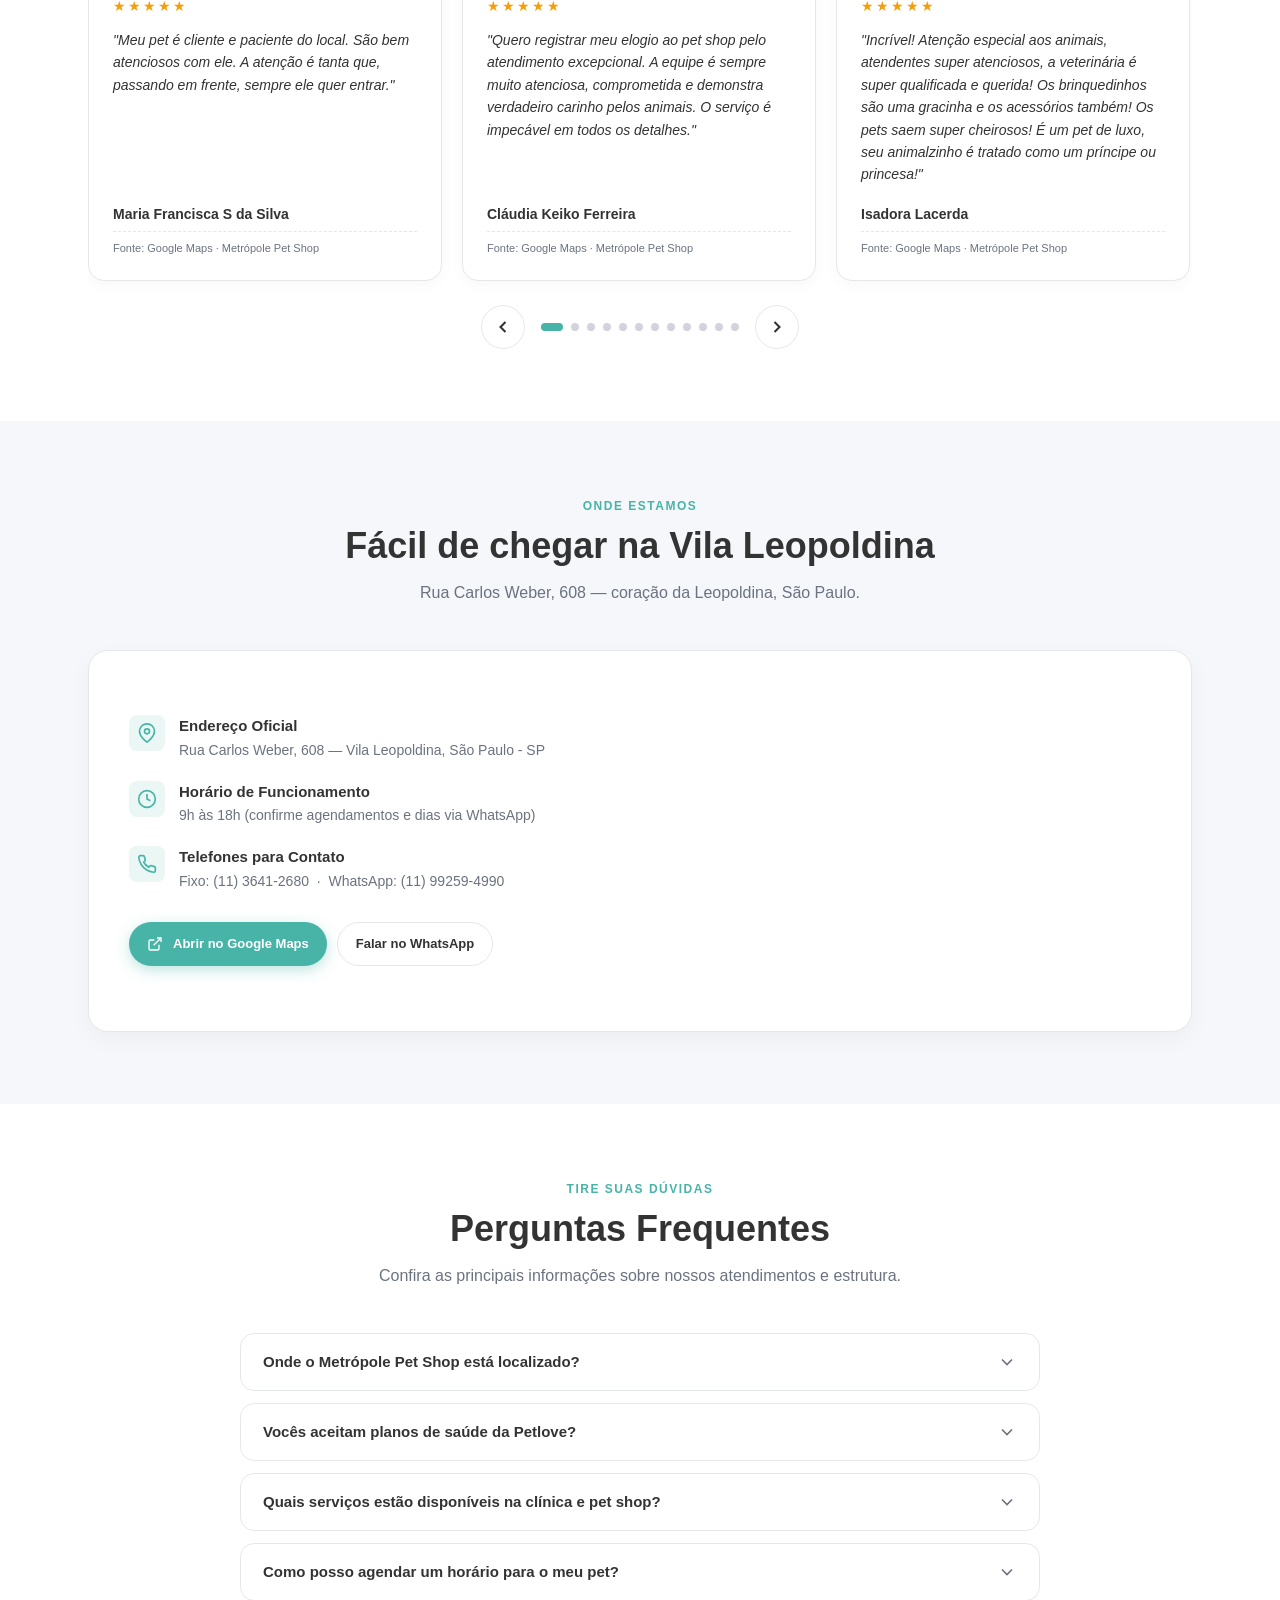
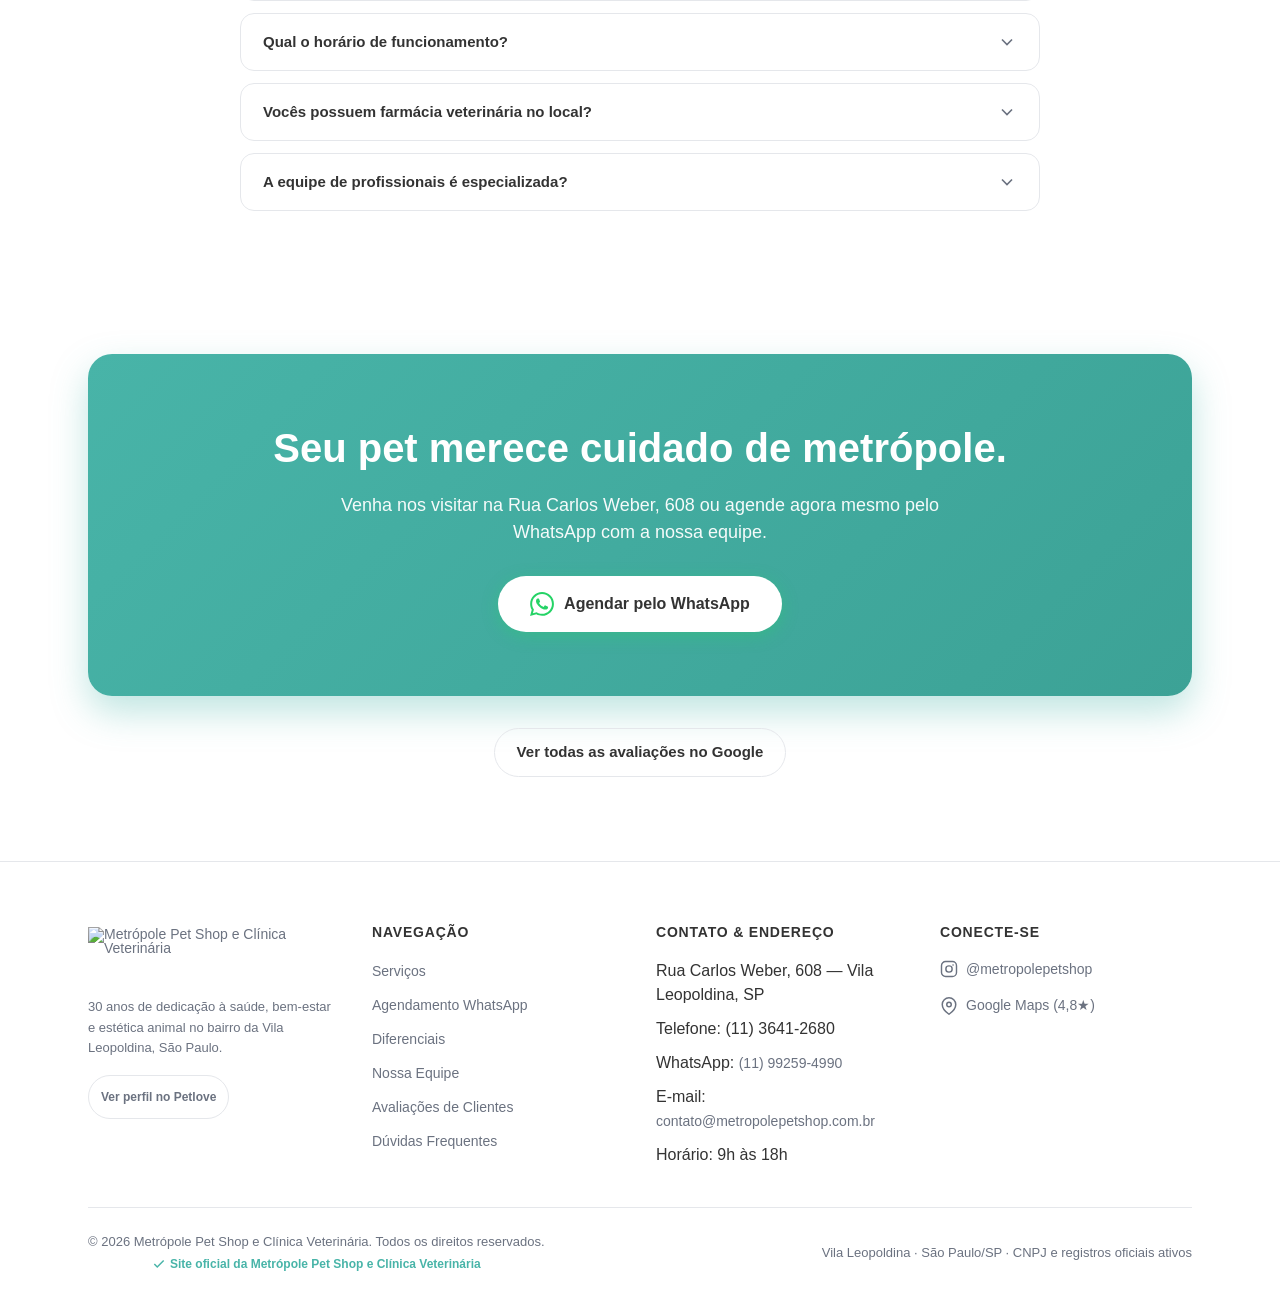
==== commit ea0dd553: "v5: reviews sem links individuais + link unico no fim, carrossel easing suave 0.9s, autoplay 6.5s, l" ====
--- a/index.html
+++ b/index.html
@@ -446,8 +446,7 @@
                 <div class="review-author">Maria Francisca S da Silva</div>
                 <div class="review-source">
                   <span>Fonte: Google Maps · Metrópole Pet Shop</span>
-                  <a href="https://www.google.com/maps/search/?api=1&query=Metropole+Pet+Shop+e+Clinica+Veterinaria+Rua+Carlos+Weber+608+Vila+Leopoldina+Sao+Paulo" target="_blank" rel="noopener noreferrer">Ver no Google</a>
-                </div>
+                  </div>
               </div>
             </div>
 
@@ -459,8 +458,7 @@
                 <div class="review-author">Cláudia Keiko Ferreira</div>
                 <div class="review-source">
                   <span>Fonte: Google Maps · Metrópole Pet Shop</span>
-                  <a href="https://www.google.com/maps/search/?api=1&query=Metropole+Pet+Shop+e+Clinica+Veterinaria+Rua+Carlos+Weber+608+Vila+Leopoldina+Sao+Paulo" target="_blank" rel="noopener noreferrer">Ver no Google</a>
-                </div>
+                  </div>
               </div>
             </div>
 
@@ -472,8 +470,7 @@
                 <div class="review-author">Isadora Lacerda</div>
                 <div class="review-source">
                   <span>Fonte: Google Maps · Metrópole Pet Shop</span>
-                  <a href="https://www.google.com/maps/search/?api=1&query=Metropole+Pet+Shop+e+Clinica+Veterinaria+Rua+Carlos+Weber+608+Vila+Leopoldina+Sao+Paulo" target="_blank" rel="noopener noreferrer">Ver no Google</a>
-                </div>
+                  </div>
               </div>
             </div>
 
@@ -485,8 +482,7 @@
                 <div class="review-author">Ricardo PINI</div>
                 <div class="review-source">
                   <span>Fonte: Google Maps · Metrópole Pet Shop</span>
-                  <a href="https://www.google.com/maps/search/?api=1&query=Metropole+Pet+Shop+e+Clinica+Veterinaria+Rua+Carlos+Weber+608+Vila+Leopoldina+Sao+Paulo" target="_blank" rel="noopener noreferrer">Ver no Google</a>
-                </div>
+                  </div>
               </div>
             </div>
 
@@ -498,8 +494,7 @@
                 <div class="review-author">Aline de Barros Silva</div>
                 <div class="review-source">
                   <span>Fonte: Google Maps · Metrópole Pet Shop</span>
-                  <a href="https://www.google.com/maps/search/?api=1&query=Metropole+Pet+Shop+e+Clinica+Veterinaria+Rua+Carlos+Weber+608+Vila+Leopoldina+Sao+Paulo" target="_blank" rel="noopener noreferrer">Ver no Google</a>
-                </div>
+                  </div>
               </div>
             </div>
 
@@ -511,8 +506,7 @@
                 <div class="review-author">Viviane Haddad</div>
                 <div class="review-source">
                   <span>Fonte: Google Maps · Metrópole Pet Shop</span>
-                  <a href="https://www.google.com/maps/search/?api=1&query=Metropole+Pet+Shop+e+Clinica+Veterinaria+Rua+Carlos+Weber+608+Vila+Leopoldina+Sao+Paulo" target="_blank" rel="noopener noreferrer">Ver no Google</a>
-                </div>
+                  </div>
               </div>
             </div>
 
@@ -524,8 +518,7 @@
                 <div class="review-author">Daniel Pinto</div>
                 <div class="review-source">
                   <span>Fonte: Google Maps · Metrópole Pet Shop</span>
-                  <a href="https://www.google.com/maps/search/?api=1&query=Metropole+Pet+Shop+e+Clinica+Veterinaria+Rua+Carlos+Weber+608+Vila+Leopoldina+Sao+Paulo" target="_blank" rel="noopener noreferrer">Ver no Google</a>
-                </div>
+                  </div>
               </div>
             </div>
 
@@ -537,8 +530,7 @@
                 <div class="review-author">Thalita Sampaio</div>
                 <div class="review-source">
                   <span>Fonte: Google Maps · Metrópole Pet Shop</span>
-                  <a href="https://www.google.com/maps/search/?api=1&query=Metropole+Pet+Shop+e+Clinica+Veterinaria+Rua+Carlos+Weber+608+Vila+Leopoldina+Sao+Paulo" target="_blank" rel="noopener noreferrer">Ver no Google</a>
-                </div>
+                  </div>
               </div>
             </div>
 
@@ -550,8 +542,7 @@
                 <div class="review-author">Andrea Moura</div>
                 <div class="review-source">
                   <span>Fonte: Google Maps · Metrópole Pet Shop</span>
-                  <a href="https://www.google.com/maps/search/?api=1&query=Metropole+Pet+Shop+e+Clinica+Veterinaria+Rua+Carlos+Weber+608+Vila+Leopoldina+Sao+Paulo" target="_blank" rel="noopener noreferrer">Ver no Google</a>
-                </div>
+                  </div>
               </div>
             </div>
 
@@ -563,8 +554,7 @@
                 <div class="review-author">Fernando Tárraga</div>
                 <div class="review-source">
                   <span>Fonte: Google Maps · Metrópole Pet Shop</span>
-                  <a href="https://www.google.com/maps/search/?api=1&query=Metropole+Pet+Shop+e+Clinica+Veterinaria+Rua+Carlos+Weber+608+Vila+Leopoldina+Sao+Paulo" target="_blank" rel="noopener noreferrer">Ver no Google</a>
-                </div>
+                  </div>
               </div>
             </div>
 
@@ -576,8 +566,7 @@
                 <div class="review-author">Daniele Verdú</div>
                 <div class="review-source">
                   <span>Fonte: Google Maps · Metrópole Pet Shop</span>
-                  <a href="https://www.google.com/maps/search/?api=1&query=Metropole+Pet+Shop+e+Clinica+Veterinaria+Rua+Carlos+Weber+608+Vila+Leopoldina+Sao+Paulo" target="_blank" rel="noopener noreferrer">Ver no Google</a>
-                </div>
+                  </div>
               </div>
             </div>
 
@@ -589,8 +578,7 @@
                 <div class="review-author">Paula</div>
                 <div class="review-source">
                   <span>Fonte: Google Maps · Metrópole Pet Shop</span>
-                  <a href="https://www.google.com/maps/search/?api=1&query=Metropole+Pet+Shop+e+Clinica+Veterinaria+Rua+Carlos+Weber+608+Vila+Leopoldina+Sao+Paulo" target="_blank" rel="noopener noreferrer">Ver no Google</a>
-                </div>
+                  </div>
               </div>
             </div>
 
@@ -602,8 +590,7 @@
                 <div class="review-author">A.F. Abelleira</div>
                 <div class="review-source">
                   <span>Fonte: Google Maps · Metrópole Pet Shop</span>
-                  <a href="https://www.google.com/maps/search/?api=1&query=Metropole+Pet+Shop+e+Clinica+Veterinaria+Rua+Carlos+Weber+608+Vila+Leopoldina+Sao+Paulo" target="_blank" rel="noopener noreferrer">Ver no Google</a>
-                </div>
+                  </div>
               </div>
             </div>
 
@@ -615,8 +602,7 @@
                 <div class="review-author">Gisele M. Quirino</div>
                 <div class="review-source">
                   <span>Fonte: Google Maps · Metrópole Pet Shop</span>
-                  <a href="https://www.google.com/maps/search/?api=1&query=Metropole+Pet+Shop+e+Clinica+Veterinaria+Rua+Carlos+Weber+608+Vila+Leopoldina+Sao+Paulo" target="_blank" rel="noopener noreferrer">Ver no Google</a>
-                </div>
+                  </div>
               </div>
             </div>
           </div>
@@ -796,6 +782,13 @@
               <path d="M.057 24l1.687-6.163c-1.041-1.804-1.588-3.849-1.587-5.946.003-6.556 5.338-11.891 11.893-11.891 3.181.001 6.167 1.24 8.413 3.488 2.245 2.248 3.481 5.236 3.48 8.414-.003 6.557-5.338 11.892-11.893 11.892-1.99-.001-3.951-.5-5.688-1.448l-6.305 1.654zm6.597-3.807c1.676.995 3.276 1.591 5.392 1.592 5.448 0 9.886-4.434 9.889-9.885.002-5.462-4.415-9.89-9.881-9.892-5.452 0-9.887 4.434-9.889 9.884-.001 2.225.651 3.891 1.746 5.634l-.999 3.648 3.742-.981zm11.387-5.464c-.074-.124-.272-.198-.57-.347-.297-.149-1.758-.868-2.031-.967-.272-.099-.47-.149-.669.149-.198.297-.768.967-.941 1.165-.173.198-.347.223-.644.074-.297-.149-1.255-.462-2.39-1.475-.883-.788-1.48-1.761-1.653-2.059-.173-.297-.018-.458.13-.606.134-.133.297-.347.446-.521.151-.172.2-.296.3-.495.099-.198.05-.372-.025-.521-.075-.148-.669-1.611-.916-2.206-.242-.579-.487-.501-.669-.51l-.57-.01c-.198 0-.52.074-.792.372s-1.04 1.016-1.04 2.479 1.065 2.876 1.213 3.074c.149.198 2.095 3.2 5.076 4.487.709.306 1.263.489 1.694.626.712.226 1.36.194 1.872.118.571-.085 1.758-.719 2.006-1.413.248-.695.248-1.29.173-1.414z"/>
             </svg>
             Agendar pelo WhatsApp
+          </a>
+        </div>
+      </div>
+    
+        <div style="text-align: center; margin-top: 32px;">
+          <a href="https://www.google.com/maps/search/?api=1&query=Metropole+Pet+Shop+Rua+Carlos+Weber+608+Vila+Leopoldina+Sao+Paulo" target="_blank" rel="noopener noreferrer" class="btn-metropole-outline">
+            <span>Ver todas as avaliações no Google</span>
           </a>
         </div>
       </div>
@@ -888,13 +881,6 @@
   <!-- BOTÕES FLUTUANTES (Canto Inferior Direito) -->
   <div class="floating-actions-right">
     <!-- WhatsApp Oficial -->
-    <a href="https://wa.me/5511992594990" target="_blank" rel="noopener noreferrer" class="fab-btn fab-whatsapp" aria-label="Falar no WhatsApp oficial da Metrópole Pet Shop">
-      <svg width="34" height="34" viewBox="0 0 24 24" fill="#FFFFFF">
-        <path d="M.057 24l1.687-6.163c-1.041-1.804-1.588-3.849-1.587-5.946.003-6.556 5.338-11.891 11.893-11.891 3.181.001 6.167 1.24 8.413 3.488 2.245 2.248 3.481 5.236 3.48 8.414-.003 6.557-5.338 11.892-11.893 11.892-1.99-.001-3.951-.5-5.688-1.448l-6.305 1.654zm6.597-3.807c1.676.995 3.276 1.591 5.392 1.592 5.448 0 9.886-4.434 9.889-9.885.002-5.462-4.415-9.89-9.881-9.892-5.452 0-9.887 4.434-9.889 9.884-.001 2.225.651 3.891 1.746 5.634l-.999 3.648 3.742-.981zm11.387-5.464c-.074-.124-.272-.198-.57-.347-.297-.149-1.758-.868-2.031-.967-.272-.099-.47-.149-.669.149-.198.297-.768.967-.941 1.165-.173.198-.347.223-.644.074-.297-.149-1.255-.462-2.39-1.475-.883-.788-1.48-1.761-1.653-2.059-.173-.297-.018-.458.13-.606.134-.133.297-.347.446-.521.151-.172.2-.296.3-.495.099-.198.05-.372-.025-.521-.075-.148-.669-1.611-.916-2.206-.242-.579-.487-.501-.669-.51l-.57-.01c-.198 0-.52.074-.792.372s-1.04 1.016-1.04 2.479 1.065 2.876 1.213 3.074c.149.198 2.095 3.2 5.076 4.487.709.306 1.263.489 1.694.626.712.226 1.36.194 1.872.118.571-.085 1.758-.719 2.006-1.413.248-.695.248-1.29.173-1.414z"/>
-      </svg>
-    </a>
-
-    <!-- Instagram Oficial -->
     <a href="https://instagram.com/metropolepetshop" target="_blank" rel="noopener noreferrer" class="fab-btn fab-instagram" aria-label="Acessar Instagram @metropolepetshop">
       <svg width="32" height="32" viewBox="0 0 24 24" fill="none" stroke="#FFFFFF" stroke-width="1.9" stroke-linecap="round" stroke-linejoin="round">
         <rect x="2" y="2" width="20" height="20" rx="5.5" ry="5.5"></rect>
@@ -902,6 +888,13 @@
         <circle cx="17.4" cy="6.6" r="1.1" fill="#FFFFFF" stroke="none"></circle>
       </svg>
     </a>
+
+    <!-- Instagram Oficial -->
+    <a href="https://wa.me/5511992594990" target="_blank" rel="noopener noreferrer" class="fab-btn fab-whatsapp" aria-label="Falar no WhatsApp oficial da Metrópole Pet Shop">
+      <svg width="34" height="34" viewBox="0 0 24 24" fill="#FFFFFF">
+        <path d="M.057 24l1.687-6.163c-1.041-1.804-1.588-3.849-1.587-5.946.003-6.556 5.338-11.891 11.893-11.891 3.181.001 6.167 1.24 8.413 3.488 2.245 2.248 3.481 5.236 3.48 8.414-.003 6.557-5.338 11.892-11.893 11.892-1.99-.001-3.951-.5-5.688-1.448l-6.305 1.654zm6.597-3.807c1.676.995 3.276 1.591 5.392 1.592 5.448 0 9.886-4.434 9.889-9.885.002-5.462-4.415-9.89-9.881-9.892-5.452 0-9.887 4.434-9.889 9.884-.001 2.225.651 3.891 1.746 5.634l-.999 3.648 3.742-.981zm11.387-5.464c-.074-.124-.272-.198-.57-.347-.297-.149-1.758-.868-2.031-.967-.272-.099-.47-.149-.669.149-.198.297-.768.967-.941 1.165-.173.198-.347.223-.644.074-.297-.149-1.255-.462-2.39-1.475-.883-.788-1.48-1.761-1.653-2.059-.173-.297-.018-.458.13-.606.134-.133.297-.347.446-.521.151-.172.2-.296.3-.495.099-.198.05-.372-.025-.521-.075-.148-.669-1.611-.916-2.206-.242-.579-.487-.501-.669-.51l-.57-.01c-.198 0-.52.074-.792.372s-1.04 1.016-1.04 2.479 1.065 2.876 1.213 3.074c.149.198 2.095 3.2 5.076 4.487.709.306 1.263.489 1.694.626.712.226 1.36.194 1.872.118.571-.085 1.758-.719 2.006-1.413.248-.695.248-1.29.173-1.414z"/>
+      </svg>
+    </a>
   </div>
 
   <!-- BOTÃO VOLTAR AO TOPO (Canto Inferior Esquerdo) -->
--- a/assets/styles.css
+++ b/assets/styles.css
@@ -678,7 +678,7 @@
     .carousel-track {
       display: flex;
       gap: 20px;
-      transition: transform 0.4s ease-in-out;
+      transition: transform 0.9s cubic-bezier(0.25, 0.8, 0.25, 1);
       will-change: transform;
     }
 
